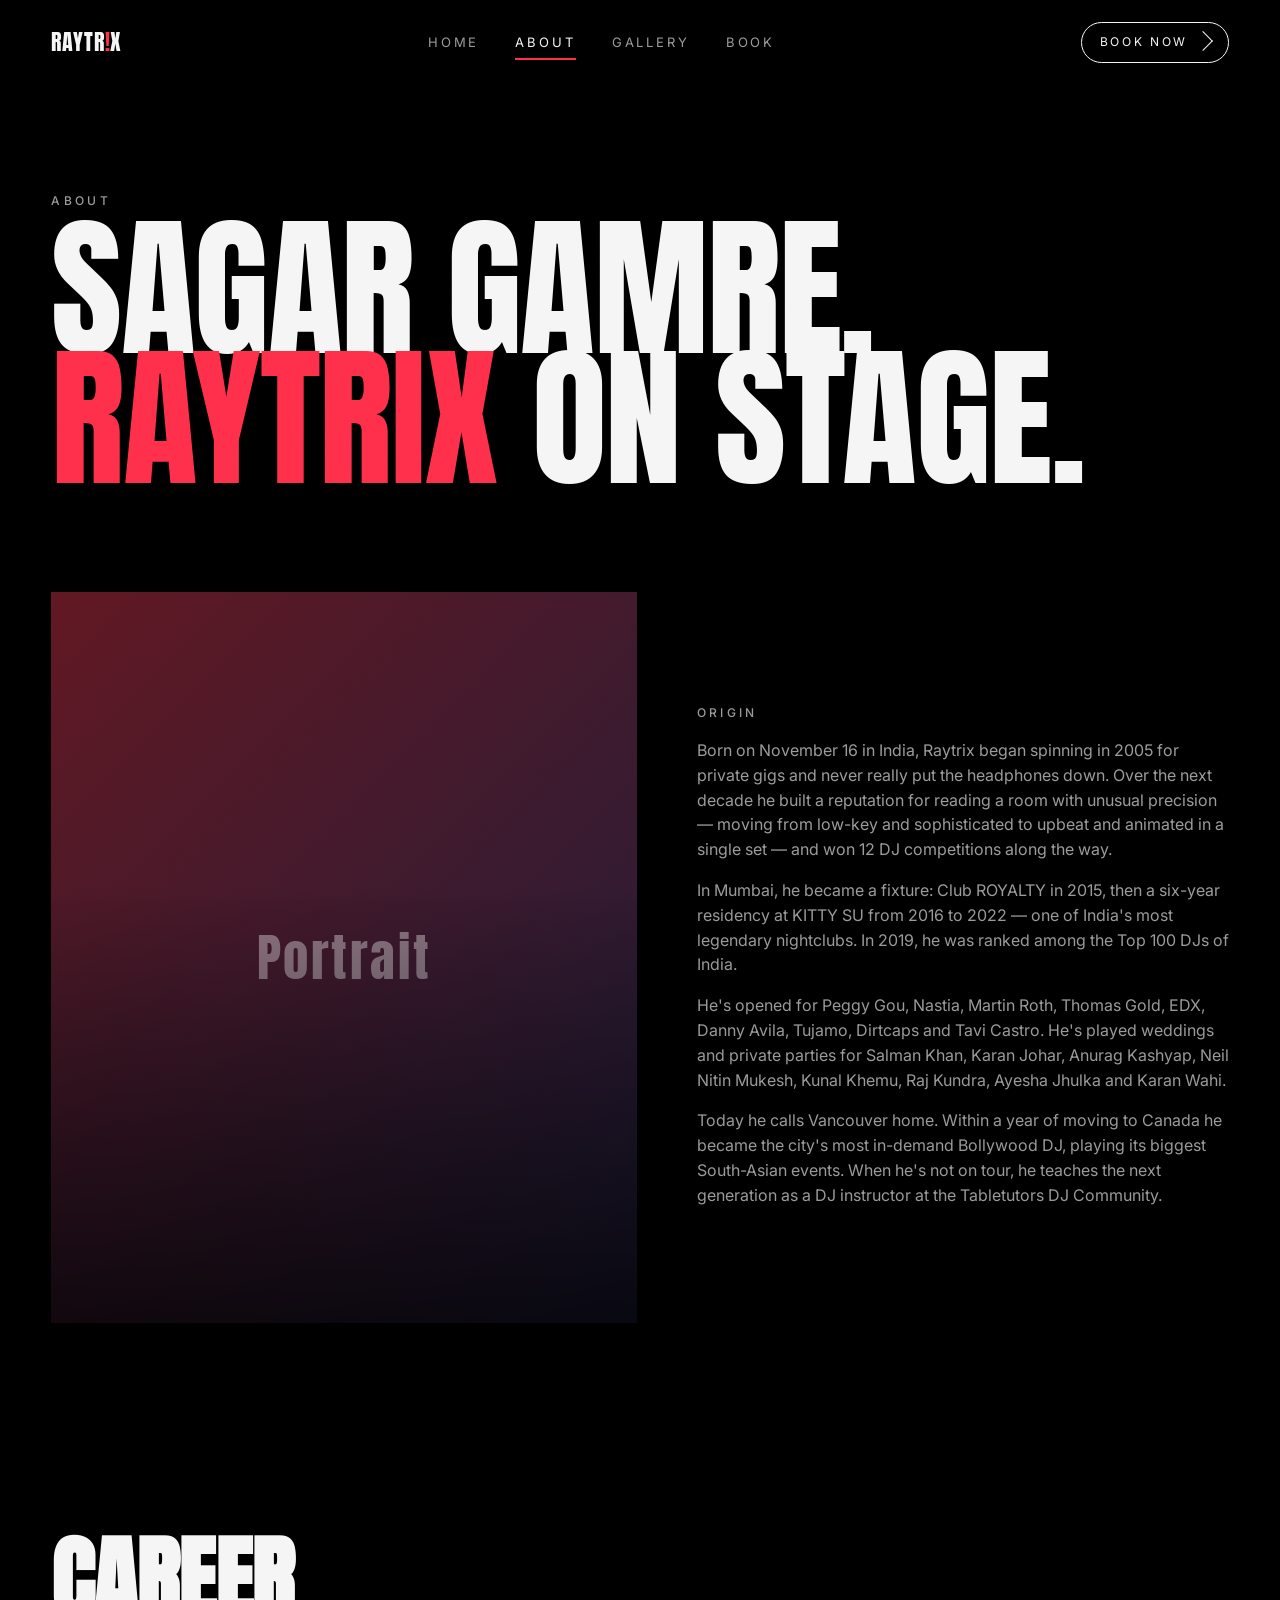
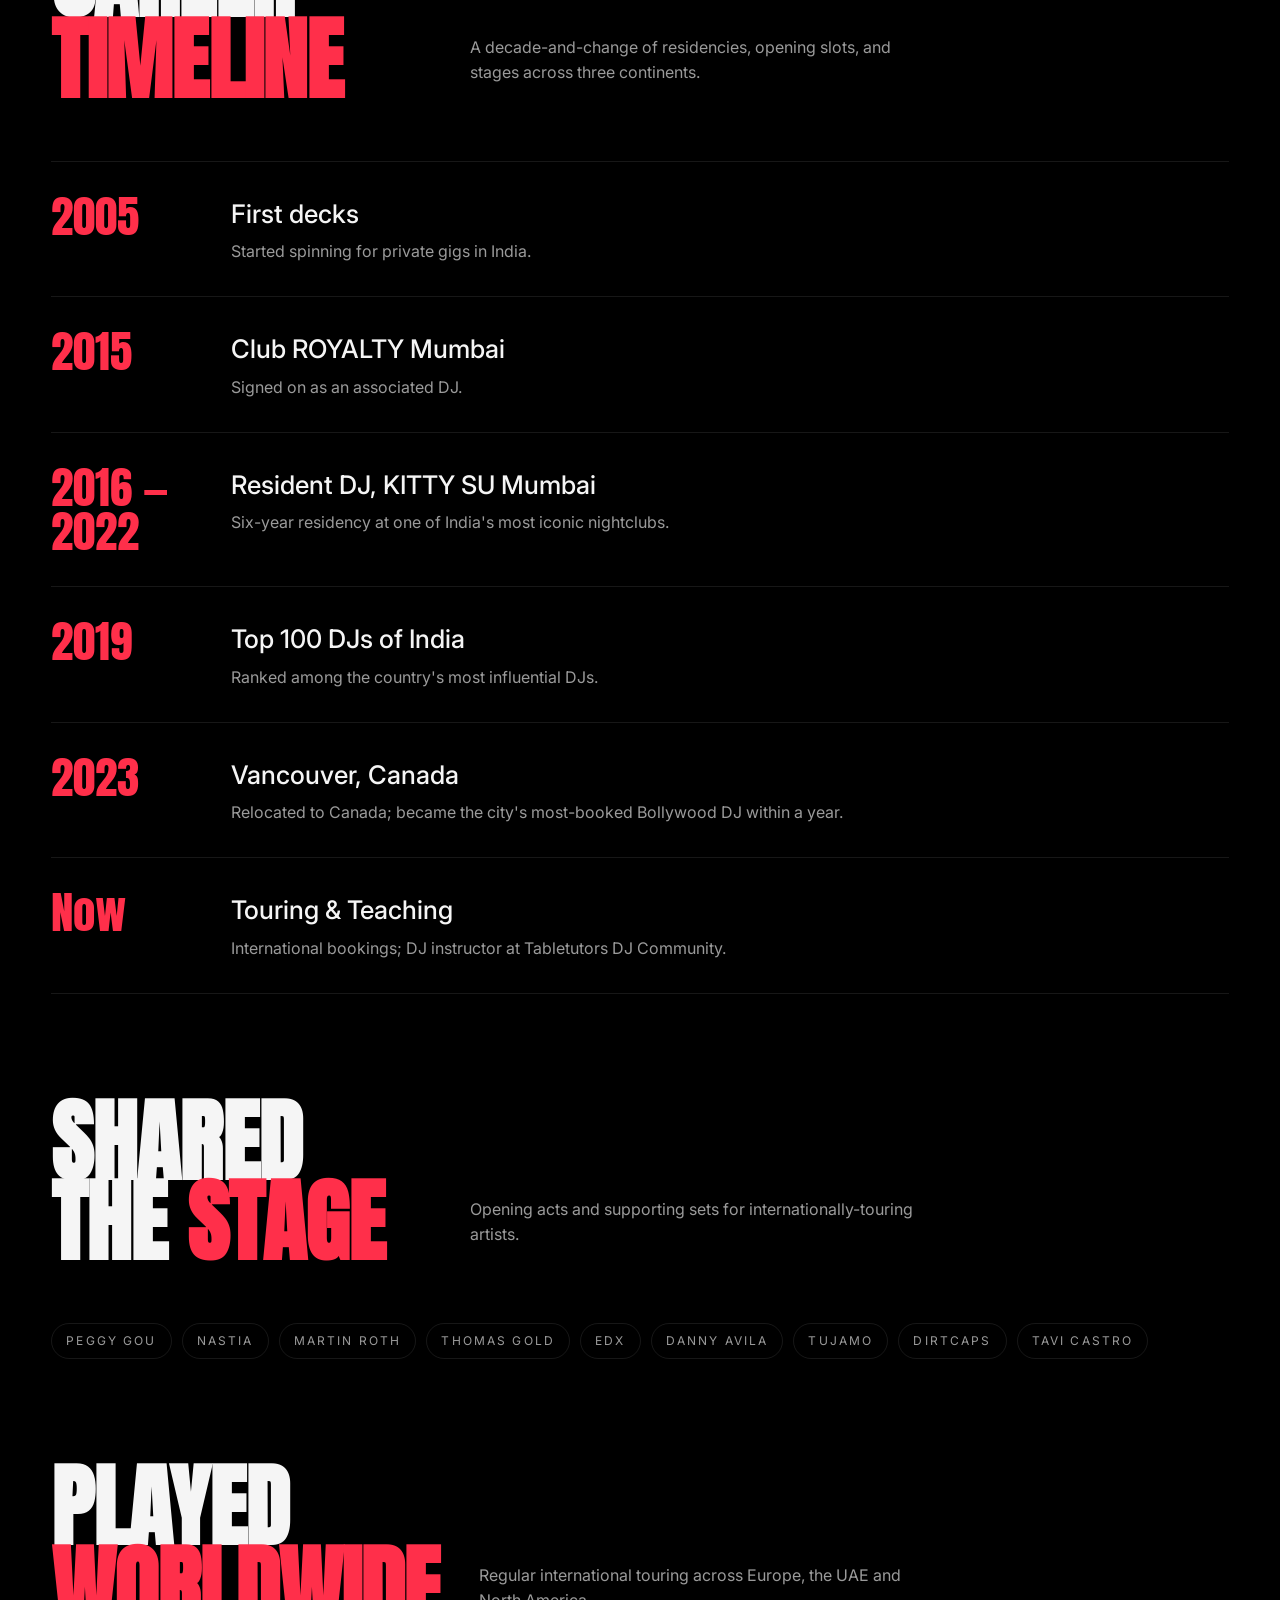
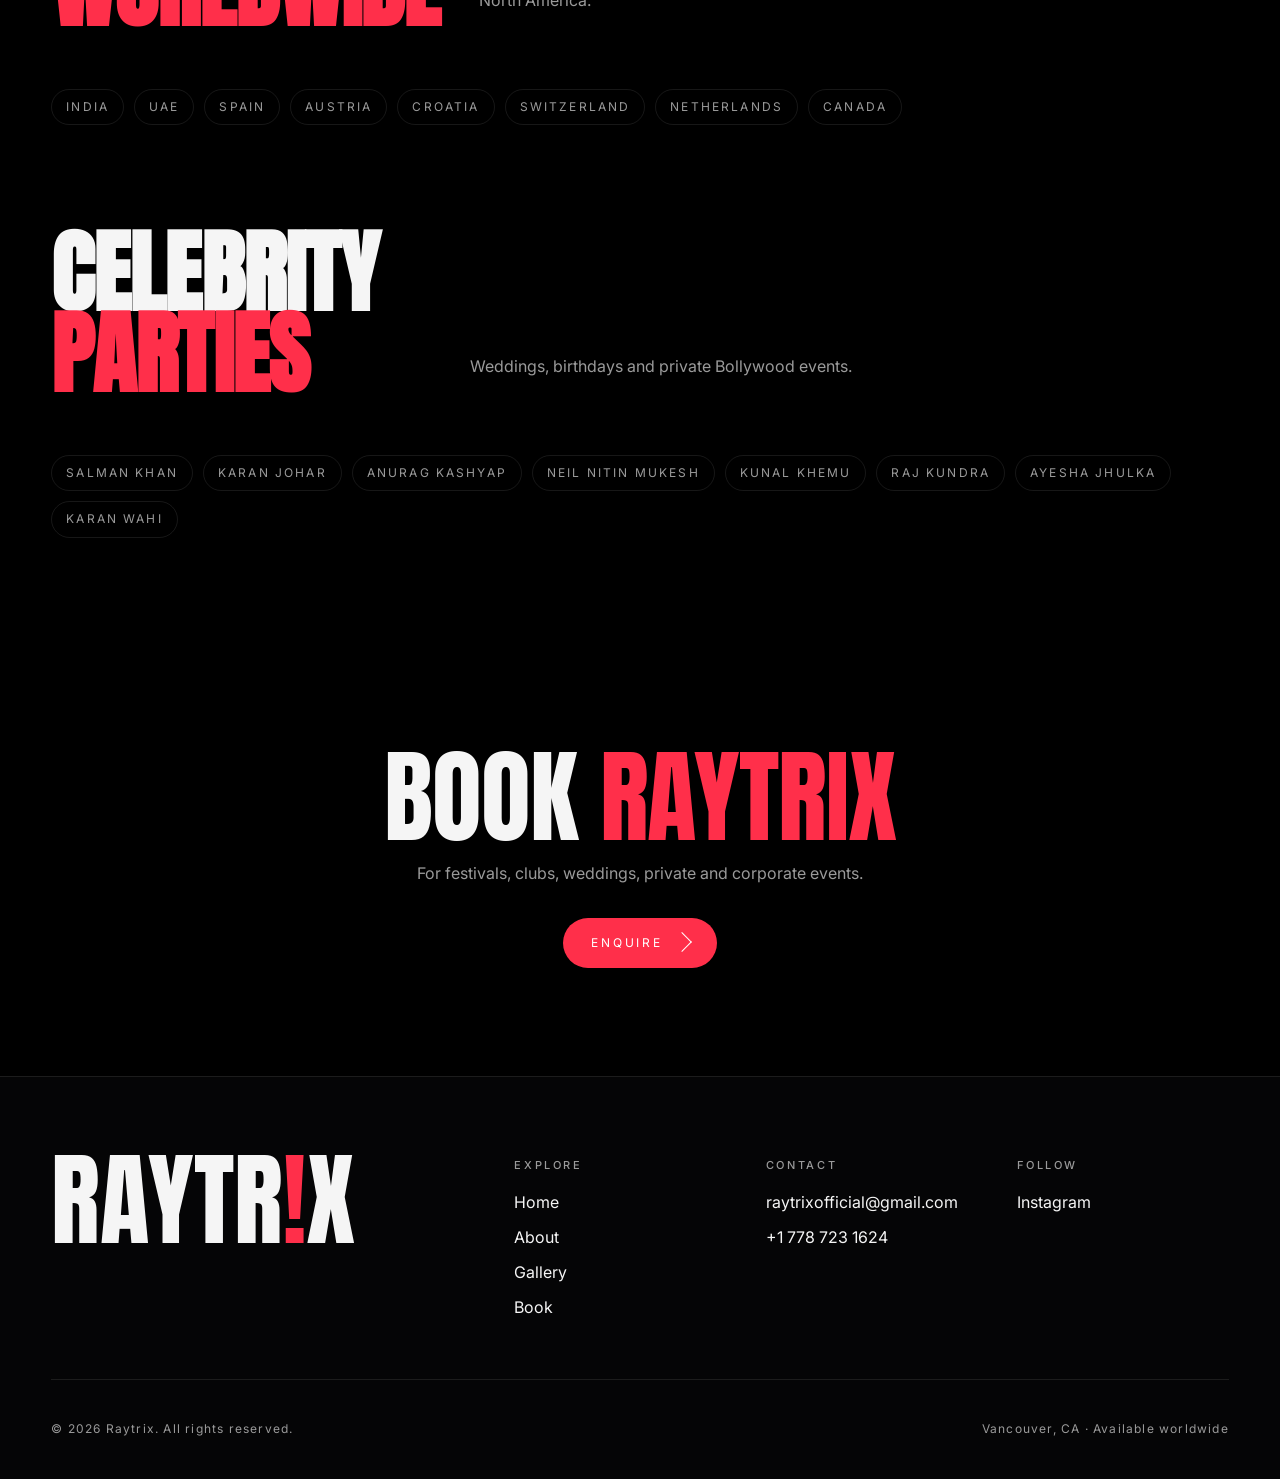
==== about.html @ f807b81c "Initial Raytrix website: home, about, gallery, contact Dark, cinematic static site (no build). Anton" ====
<!doctype html>
<html lang="en">
<head>
  <meta charset="utf-8" />
  <meta name="viewport" content="width=device-width, initial-scale=1" />
  <title>About — RAYTR!X</title>
  <meta name="description" content="The story of Raytrix — Sagar Gamre — from Mumbai club residencies to Vancouver's biggest Bollywood stages." />
  <link rel="preconnect" href="https://fonts.googleapis.com" />
  <link rel="preconnect" href="https://fonts.gstatic.com" crossorigin />
  <link href="https://fonts.googleapis.com/css2?family=Anton&family=Inter:wght@400;500;600&display=swap" rel="stylesheet" />
  <link rel="stylesheet" href="assets/css/style.css" />
</head>
<body>

  <header class="nav">
    <a href="index.html" class="nav__logo">RAYTR<span>!</span>X</a>
    <nav class="nav__links">
      <a href="index.html">Home</a>
      <a href="about.html" class="is-active">About</a>
      <a href="gallery.html">Gallery</a>
      <a href="contact.html">Book</a>
    </nav>
    <a href="contact.html" class="nav__cta">Book Now <span class="arrow"></span></a>
    <button class="nav__burger" aria-label="Menu"><span></span></button>
  </header>

  <!-- INTRO -->
  <section class="section" style="padding-top: 180px;">
    <div class="container">
      <p class="eyebrow reveal">About</p>
      <h1 class="display reveal" style="font-size: clamp(64px, 12vw, 200px); margin-top: 12px;">
        Sagar Gamre.<br /><span style="color:var(--accent)">Raytrix</span> on stage.
      </h1>
    </div>
  </section>

  <!-- STORY -->
  <section class="section" style="padding-top: 0;">
    <div class="container">
      <div class="split">
        <div class="split__media reveal">
          <!-- TODO: replace with Raytrix portrait -->
          <div class="tile-placeholder" style="--ratio: 4/5; aspect-ratio: 4/5;">Portrait</div>
        </div>
        <div class="reveal-lines">
          <p class="eyebrow">Origin</p>
          <p>Born on November 16 in India, Raytrix began spinning in 2005 for private gigs and never really put the headphones down. Over the next decade he built a reputation for reading a room with unusual precision — moving from low-key and sophisticated to upbeat and animated in a single set — and won 12 DJ competitions along the way.</p>
          <p>In Mumbai, he became a fixture: Club ROYALTY in 2015, then a six-year residency at KITTY SU from 2016 to 2022 — one of India's most legendary nightclubs. In 2019, he was ranked among the Top 100 DJs of India.</p>
          <p>He's opened for Peggy Gou, Nastia, Martin Roth, Thomas Gold, EDX, Danny Avila, Tujamo, Dirtcaps and Tavi Castro. He's played weddings and private parties for Salman Khan, Karan Johar, Anurag Kashyap, Neil Nitin Mukesh, Kunal Khemu, Raj Kundra, Ayesha Jhulka and Karan Wahi.</p>
          <p>Today he calls Vancouver home. Within a year of moving to Canada he became the city's most in-demand Bollywood DJ, playing its biggest South-Asian events. When he's not on tour, he teaches the next generation as a DJ instructor at the Tabletutors DJ Community.</p>
        </div>
      </div>
    </div>
  </section>

  <!-- CAREER TIMELINE -->
  <section class="section">
    <div class="container">
      <div class="section__head reveal-lines">
        <h2>Career <span class="accent">timeline</span></h2>
        <p>A decade-and-change of residencies, opening slots, and stages across three continents.</p>
      </div>

      <ol class="timeline reveal-lines">
        <li>
          <span class="yr">2005</span>
          <div>
            <h4>First decks</h4>
            <p>Started spinning for private gigs in India.</p>
          </div>
        </li>
        <li>
          <span class="yr">2015</span>
          <div>
            <h4>Club ROYALTY Mumbai</h4>
            <p>Signed on as an associated DJ.</p>
          </div>
        </li>
        <li>
          <span class="yr">2016 — 2022</span>
          <div>
            <h4>Resident DJ, KITTY SU Mumbai</h4>
            <p>Six-year residency at one of India's most iconic nightclubs.</p>
          </div>
        </li>
        <li>
          <span class="yr">2019</span>
          <div>
            <h4>Top 100 DJs of India</h4>
            <p>Ranked among the country's most influential DJs.</p>
          </div>
        </li>
        <li>
          <span class="yr">2023</span>
          <div>
            <h4>Vancouver, Canada</h4>
            <p>Relocated to Canada; became the city's most-booked Bollywood DJ within a year.</p>
          </div>
        </li>
        <li>
          <span class="yr">Now</span>
          <div>
            <h4>Touring & Teaching</h4>
            <p>International bookings; DJ instructor at Tabletutors DJ Community.</p>
          </div>
        </li>
      </ol>
    </div>
  </section>

  <!-- OPENING ACTS -->
  <section class="section" style="padding-top:0;">
    <div class="container">
      <div class="section__head reveal-lines">
        <h2>Shared the <span class="accent">stage</span></h2>
        <p>Opening acts and supporting sets for internationally-touring artists.</p>
      </div>
      <div class="tags reveal">
        <span>Peggy Gou</span>
        <span>Nastia</span>
        <span>Martin Roth</span>
        <span>Thomas Gold</span>
        <span>EDX</span>
        <span>Danny Avila</span>
        <span>Tujamo</span>
        <span>Dirtcaps</span>
        <span>Tavi Castro</span>
      </div>
    </div>
  </section>

  <!-- INTERNATIONAL -->
  <section class="section" style="padding-top:0;">
    <div class="container">
      <div class="section__head reveal-lines">
        <h2>Played <span class="accent">worldwide</span></h2>
        <p>Regular international touring across Europe, the UAE and North America.</p>
      </div>
      <div class="tags reveal">
        <span>India</span>
        <span>UAE</span>
        <span>Spain</span>
        <span>Austria</span>
        <span>Croatia</span>
        <span>Switzerland</span>
        <span>Netherlands</span>
        <span>Canada</span>
      </div>
    </div>
  </section>

  <!-- CELEBRITY PARTIES -->
  <section class="section" style="padding-top:0;">
    <div class="container">
      <div class="section__head reveal-lines">
        <h2>Celebrity <span class="accent">parties</span></h2>
        <p>Weddings, birthdays and private Bollywood events.</p>
      </div>
      <div class="tags reveal">
        <span>Salman Khan</span>
        <span>Karan Johar</span>
        <span>Anurag Kashyap</span>
        <span>Neil Nitin Mukesh</span>
        <span>Kunal Khemu</span>
        <span>Raj Kundra</span>
        <span>Ayesha Jhulka</span>
        <span>Karan Wahi</span>
      </div>
    </div>
  </section>

  <!-- CTA -->
  <section class="section" style="text-align:center;">
    <div class="container reveal-lines">
      <h2 class="display" style="font-size: clamp(48px, 8vw, 128px);">Book <span style="color:var(--accent)">Raytrix</span></h2>
      <p style="max-width: 52ch; margin: 20px auto 32px; color: var(--muted);">For festivals, clubs, weddings, private and corporate events.</p>
      <a href="contact.html" class="btn">Enquire <span class="arrow"></span></a>
    </div>
  </section>

  <footer class="footer">
    <div class="footer__grid">
      <div class="footer__brand">RAYTR<span class="accent">!</span>X</div>
      <div>
        <h5>Explore</h5>
        <ul>
          <li><a href="index.html">Home</a></li>
          <li><a href="about.html">About</a></li>
          <li><a href="gallery.html">Gallery</a></li>
          <li><a href="contact.html">Book</a></li>
        </ul>
      </div>
      <div>
        <h5>Contact</h5>
        <ul>
          <li><a href="mailto:raytrixofficial@gmail.com">raytrixofficial@gmail.com</a></li>
          <li><a href="tel:+17787231624">+1 778 723 1624</a></li>
        </ul>
      </div>
      <div>
        <h5>Follow</h5>
        <ul>
          <li><a href="https://www.instagram.com/raytrixofficial/" target="_blank" rel="noopener">Instagram</a></li>
        </ul>
      </div>
    </div>
    <div class="footer__bottom">
      <span>© <span id="yr">2026</span> Raytrix. All rights reserved.</span>
      <span>Vancouver, CA · Available worldwide</span>
    </div>
  </footer>

  <script src="assets/js/main.js" defer></script>
  <script>document.getElementById("yr").textContent = new Date().getFullYear();</script>
</body>
</html>
---- assets/css/style.css ----
/* =========================================================
   RAYTR!X — global styles
   Dark, cinematic, condensed display. Vanilla CSS only.
   ========================================================= */

:root {
  --bg: #000;
  --bg-elev: #0b0b0d;
  --fg: #f5f5f5;
  --muted: #9a9a9a;
  --line: rgba(255, 255, 255, 0.09);
  --accent: #ff2f4a;
  --accent-soft: rgba(255, 47, 74, 0.18);

  --font-display: "Anton", "Bebas Neue", "Impact", sans-serif;
  --font-sans: "Inter", system-ui, -apple-system, "Segoe UI", Roboto, sans-serif;

  --max: 1400px;
  --pad: clamp(20px, 4vw, 56px);

  --ease: cubic-bezier(0.16, 1, 0.3, 1);
}

* { box-sizing: border-box; }
html, body { margin: 0; padding: 0; }

html {
  scroll-behavior: smooth;
  -webkit-text-size-adjust: 100%;
}

body {
  background: var(--bg);
  color: var(--fg);
  font-family: var(--font-sans);
  font-size: 16px;
  line-height: 1.55;
  overflow-x: hidden;
  -webkit-font-smoothing: antialiased;
  text-rendering: optimizeLegibility;
}

/* Grain overlay */
body::before {
  content: "";
  position: fixed;
  inset: 0;
  z-index: 100;
  pointer-events: none;
  opacity: 0.06;
  mix-blend-mode: overlay;
  background-image: url("data:image/svg+xml;utf8,<svg xmlns='http://www.w3.org/2000/svg' width='180' height='180'><filter id='n'><feTurbulence type='fractalNoise' baseFrequency='0.9' numOctaves='2' stitchTiles='stitch'/></filter><rect width='100%25' height='100%25' filter='url(%23n)' opacity='0.85'/></svg>");
}

img { max-width: 100%; display: block; }
a { color: inherit; text-decoration: none; }
button { font: inherit; cursor: pointer; }

::selection { background: var(--accent); color: #fff; }

/* -------- Layout helpers -------- */
.container {
  max-width: var(--max);
  margin: 0 auto;
  padding: 0 var(--pad);
}

.eyebrow {
  font-family: var(--font-sans);
  font-size: 12px;
  letter-spacing: 0.28em;
  text-transform: uppercase;
  color: var(--muted);
  font-weight: 500;
}

/* -------- Typography -------- */
.display {
  font-family: var(--font-display);
  font-weight: 400;
  line-height: 0.85;
  letter-spacing: -0.01em;
  text-transform: uppercase;
}

h1, h2, h3 { margin: 0; }

/* -------- Nav -------- */
.nav {
  position: fixed;
  top: 0; left: 0; right: 0;
  z-index: 50;
  display: flex;
  align-items: center;
  justify-content: space-between;
  padding: 22px var(--pad);
  transition: background 0.4s var(--ease), backdrop-filter 0.4s var(--ease), border-color 0.4s var(--ease);
  border-bottom: 1px solid transparent;
}
.nav.scrolled {
  background: rgba(0, 0, 0, 0.55);
  backdrop-filter: blur(14px);
  -webkit-backdrop-filter: blur(14px);
  border-bottom-color: var(--line);
}
.nav__logo {
  font-family: var(--font-display);
  font-size: 22px;
  letter-spacing: 0.04em;
}
.nav__logo span { color: var(--accent); }

.nav__links {
  display: flex;
  gap: clamp(16px, 3vw, 36px);
  align-items: center;
}
.nav__links a {
  font-size: 13px;
  letter-spacing: 0.22em;
  text-transform: uppercase;
  color: var(--muted);
  transition: color 0.25s var(--ease);
  position: relative;
}
.nav__links a:hover,
.nav__links a.is-active { color: var(--fg); }
.nav__links a.is-active::after {
  content: "";
  position: absolute;
  left: 0; right: 0;
  bottom: -8px;
  height: 2px;
  background: var(--accent);
}

.nav__cta {
  display: inline-flex;
  align-items: center;
  gap: 8px;
  padding: 10px 18px;
  border: 1px solid var(--fg);
  border-radius: 999px;
  font-size: 12px;
  letter-spacing: 0.22em;
  text-transform: uppercase;
  color: var(--fg);
  transition: background 0.25s var(--ease), color 0.25s var(--ease);
}
.nav__cta:hover { background: var(--fg); color: #000; }

.nav__burger {
  display: none;
  width: 40px; height: 40px;
  background: transparent;
  border: 1px solid var(--line);
  border-radius: 999px;
  color: var(--fg);
  align-items: center;
  justify-content: center;
}
.nav__burger span,
.nav__burger span::before,
.nav__burger span::after {
  content: "";
  display: block;
  width: 16px;
  height: 1.5px;
  background: currentColor;
  transition: transform 0.3s var(--ease), opacity 0.2s var(--ease);
}
.nav__burger span { position: relative; }
.nav__burger span::before { position: absolute; top: -5px; left: 0; }
.nav__burger span::after  { position: absolute; top:  5px; left: 0; }
body.menu-open .nav__burger span { background: transparent; }
body.menu-open .nav__burger span::before { transform: translateY(5px) rotate(45deg); }
body.menu-open .nav__burger span::after  { transform: translateY(-5px) rotate(-45deg); }

@media (max-width: 820px) {
  .nav__cta { display: none; }
  .nav__burger { display: inline-flex; }
  .nav__links {
    position: fixed;
    inset: 0;
    background: #000;
    flex-direction: column;
    justify-content: center;
    align-items: center;
    gap: 28px;
    transform: translateY(-100%);
    transition: transform 0.5s var(--ease);
    z-index: 40;
  }
  .nav__links a { font-size: 22px; letter-spacing: 0.18em; color: var(--fg); }
  body.menu-open .nav__links { transform: translateY(0); }
}

/* -------- Hero -------- */
.hero {
  position: relative;
  min-height: 100svh;
  display: flex;
  align-items: flex-end;
  padding: 140px var(--pad) 60px;
  overflow: hidden;
  isolation: isolate;
}
.hero__bg {
  position: absolute;
  inset: 0;
  z-index: -2;
  background:
    radial-gradient(1200px 700px at 70% 20%, rgba(255,47,74,0.18), transparent 60%),
    radial-gradient(900px 600px at 20% 90%, rgba(60,60,120,0.22), transparent 60%),
    #050505;
}
.hero__bg::after {
  /* placeholder for real hero image — swap the url() below */
  content: "";
  position: absolute;
  inset: 0;
  background: url("../img/hero.jpg") center/cover no-repeat;
  opacity: 0.35;
  mix-blend-mode: screen;
  filter: grayscale(0.4) contrast(1.05);
}
.hero__scrim {
  position: absolute;
  inset: 0;
  z-index: -1;
  background: linear-gradient(180deg, rgba(0,0,0,0.55) 0%, rgba(0,0,0,0) 30%, rgba(0,0,0,0.85) 100%);
}

.hero__wordmark {
  font-family: var(--font-display);
  font-size: clamp(90px, 22vw, 340px);
  line-height: 0.82;
  letter-spacing: -0.02em;
  text-transform: uppercase;
  color: #fff;
  position: relative;
}
.hero__wordmark .accent { color: var(--accent); }
.hero__wordmark .stroke {
  -webkit-text-stroke: 1.5px rgba(255,255,255,0.6);
  color: transparent;
}

.hero__meta {
  display: grid;
  grid-template-columns: 1fr 1fr;
  gap: 32px;
  align-items: end;
  margin-top: 36px;
  padding-top: 28px;
  border-top: 1px solid var(--line);
}
.hero__meta p { margin: 0; max-width: 44ch; color: var(--muted); }
.hero__meta .tagline {
  font-size: clamp(16px, 1.6vw, 20px);
  color: var(--fg);
  line-height: 1.4;
}
.hero__meta .rhs {
  justify-self: end;
  text-align: right;
  display: flex;
  flex-direction: column;
  gap: 10px;
}
@media (max-width: 720px) {
  .hero__meta { grid-template-columns: 1fr; }
  .hero__meta .rhs { justify-self: start; text-align: left; }
}

.hero__scroll {
  position: absolute;
  bottom: 26px;
  left: 50%;
  transform: translateX(-50%);
  font-size: 11px;
  letter-spacing: 0.3em;
  text-transform: uppercase;
  color: var(--muted);
  display: inline-flex;
  align-items: center;
  gap: 10px;
}
.hero__scroll::after {
  content: "";
  width: 1px; height: 42px;
  background: linear-gradient(180deg, var(--muted), transparent);
  animation: drop 2s var(--ease) infinite;
}
@keyframes drop {
  0%   { transform: scaleY(0); transform-origin: top; }
  50%  { transform: scaleY(1); transform-origin: top; }
  50.1%{ transform-origin: bottom; }
  100% { transform: scaleY(0); transform-origin: bottom; }
}

/* -------- Marquee -------- */
.marquee {
  border-block: 1px solid var(--line);
  padding: 22px 0;
  overflow: hidden;
  background: #050506;
}
.marquee__track {
  display: flex;
  gap: 60px;
  width: max-content;
  animation: scroll-x 40s linear infinite;
  font-family: var(--font-display);
  font-size: clamp(28px, 5vw, 64px);
  letter-spacing: 0.02em;
  text-transform: uppercase;
  white-space: nowrap;
}
.marquee__track span { display: inline-flex; align-items: center; gap: 60px; }
.marquee__track span::after {
  content: "\2726";
  color: var(--accent);
  font-size: 0.6em;
}
.marquee--reverse .marquee__track { animation-direction: reverse; }
@keyframes scroll-x {
  from { transform: translateX(0); }
  to   { transform: translateX(-50%); }
}

/* -------- Sections -------- */
.section {
  padding: clamp(80px, 12vh, 160px) 0;
  position: relative;
}
.section__head {
  display: grid;
  grid-template-columns: 1fr 2fr;
  gap: 40px;
  align-items: end;
  margin-bottom: 60px;
}
.section__head h2 {
  font-family: var(--font-display);
  font-size: clamp(48px, 7vw, 110px);
  line-height: 0.9;
  text-transform: uppercase;
  letter-spacing: -0.01em;
}
.section__head h2 .accent { color: var(--accent); }
.section__head p { color: var(--muted); max-width: 46ch; }
@media (max-width: 720px) {
  .section__head { grid-template-columns: 1fr; }
}

/* -------- Feature grid (home) -------- */
.features {
  display: grid;
  grid-template-columns: repeat(3, 1fr);
  gap: 1px;
  background: var(--line);
  border-block: 1px solid var(--line);
}
.features > div {
  background: var(--bg);
  padding: 44px 32px;
}
.features h3 {
  font-family: var(--font-display);
  font-size: clamp(56px, 6vw, 96px);
  color: var(--accent);
  line-height: 1;
}
.features p { color: var(--muted); margin-top: 12px; }
@media (max-width: 820px) { .features { grid-template-columns: 1fr; } }

/* -------- Split feature (about home) -------- */
.split {
  display: grid;
  grid-template-columns: 1.1fr 1fr;
  gap: 60px;
  align-items: center;
}
.split__media {
  position: relative;
  aspect-ratio: 4 / 5;
  background: #111;
  overflow: hidden;
}
.split__media img { width: 100%; height: 100%; object-fit: cover; filter: grayscale(0.2) contrast(1.05); }
.split__media::after {
  content: "";
  position: absolute;
  inset: 0;
  background: linear-gradient(180deg, transparent 40%, rgba(0,0,0,0.7));
}
.split h2 { font-family: var(--font-display); font-size: clamp(40px, 5.5vw, 84px); text-transform: uppercase; line-height: 0.95; }
.split p { color: var(--muted); }
@media (max-width: 820px) { .split { grid-template-columns: 1fr; } }

/* -------- Buttons -------- */
.btn {
  display: inline-flex;
  align-items: center;
  gap: 12px;
  padding: 16px 28px;
  border-radius: 999px;
  font-size: 12px;
  letter-spacing: 0.24em;
  text-transform: uppercase;
  background: var(--accent);
  color: #fff;
  transition: transform 0.3s var(--ease), background 0.3s var(--ease);
}
.btn:hover { transform: translateY(-2px); background: #ff506a; }
.btn--ghost {
  background: transparent;
  color: var(--fg);
  border: 1px solid var(--line);
}
.btn--ghost:hover { background: var(--fg); color: #000; border-color: var(--fg); }

.arrow {
  display: inline-block;
  width: 14px; height: 14px;
  border-top: 1.5px solid currentColor;
  border-right: 1.5px solid currentColor;
  transform: rotate(45deg);
  translate: 0 -1px;
}

/* -------- Stats -------- */
.stats {
  display: grid;
  grid-template-columns: repeat(4, 1fr);
  gap: 40px;
  border-top: 1px solid var(--line);
  padding-top: 40px;
  margin-top: 60px;
}
.stats div .num {
  font-family: var(--font-display);
  font-size: clamp(56px, 7vw, 96px);
  line-height: 1;
}
.stats div .lbl {
  display: block;
  margin-top: 8px;
  color: var(--muted);
  font-size: 12px;
  letter-spacing: 0.22em;
  text-transform: uppercase;
}
@media (max-width: 820px) { .stats { grid-template-columns: repeat(2, 1fr); } }

/* -------- Timeline (about) -------- */
.timeline { list-style: none; padding: 0; margin: 0; }
.timeline li {
  display: grid;
  grid-template-columns: 140px 1fr;
  gap: 40px;
  padding: 32px 0;
  border-top: 1px solid var(--line);
  transition: background 0.3s var(--ease);
}
.timeline li:last-child { border-bottom: 1px solid var(--line); }
.timeline li:hover { background: rgba(255,255,255,0.02); }
.timeline .yr {
  font-family: var(--font-display);
  font-size: clamp(32px, 3.5vw, 48px);
  color: var(--accent);
  line-height: 1;
}
.timeline h4 {
  margin: 0 0 6px;
  font-size: clamp(20px, 2vw, 26px);
  font-weight: 500;
}
.timeline p { margin: 0; color: var(--muted); }
@media (max-width: 600px) {
  .timeline li { grid-template-columns: 1fr; gap: 12px; }
}

/* -------- Tag list -------- */
.tags {
  display: flex;
  flex-wrap: wrap;
  gap: 10px;
  margin-top: 20px;
}
.tags span {
  padding: 8px 14px;
  border: 1px solid var(--line);
  border-radius: 999px;
  font-size: 12px;
  letter-spacing: 0.18em;
  text-transform: uppercase;
  color: var(--muted);
  transition: color 0.25s var(--ease), border-color 0.25s var(--ease);
}
.tags span:hover { color: var(--fg); border-color: var(--fg); }

/* -------- Gallery -------- */
.gallery {
  columns: 3 300px;
  column-gap: 16px;
  padding: 0 var(--pad);
}
.gallery figure {
  break-inside: avoid;
  margin: 0 0 16px;
  position: relative;
  overflow: hidden;
  background: #101013;
  transition: transform 0.5s var(--ease);
}
.gallery figure:hover { transform: translateY(-4px); }
.gallery img {
  width: 100%;
  height: auto;
  display: block;
  transition: transform 0.7s var(--ease), filter 0.5s var(--ease);
  filter: grayscale(0.15);
}
.gallery figure:hover img { transform: scale(1.04); filter: grayscale(0); }
.gallery figcaption {
  position: absolute;
  left: 0; right: 0; bottom: 0;
  padding: 16px;
  color: #fff;
  font-size: 12px;
  letter-spacing: 0.2em;
  text-transform: uppercase;
  background: linear-gradient(180deg, transparent, rgba(0,0,0,0.8));
  opacity: 0;
  transform: translateY(10px);
  transition: opacity 0.35s var(--ease), transform 0.35s var(--ease);
}
.gallery figure:hover figcaption { opacity: 1; transform: translateY(0); }

/* placeholder tiles until real photos are dropped in */
.tile-placeholder {
  aspect-ratio: var(--ratio, 3/4);
  background:
    linear-gradient(135deg, rgba(255,47,74,0.35), rgba(60,60,140,0.35)),
    #0a0a0d;
  display: flex;
  align-items: center;
  justify-content: center;
  color: rgba(255,255,255,0.4);
  font-family: var(--font-display);
  font-size: clamp(32px, 4vw, 56px);
  letter-spacing: 0.05em;
}

/* -------- Contact -------- */
.contact-grid {
  display: grid;
  grid-template-columns: 1.2fr 1fr;
  gap: 80px;
}
@media (max-width: 900px) { .contact-grid { grid-template-columns: 1fr; gap: 60px; } }

.form {
  display: grid;
  gap: 20px;
}
.form .row {
  display: grid;
  grid-template-columns: 1fr 1fr;
  gap: 20px;
}
@media (max-width: 600px) { .form .row { grid-template-columns: 1fr; } }
.field {
  display: flex;
  flex-direction: column;
  gap: 8px;
}
.field label {
  font-size: 11px;
  letter-spacing: 0.24em;
  text-transform: uppercase;
  color: var(--muted);
}
.field input,
.field select,
.field textarea {
  background: transparent;
  border: none;
  border-bottom: 1px solid var(--line);
  color: var(--fg);
  padding: 14px 0;
  font: inherit;
  outline: none;
  transition: border-color 0.25s var(--ease);
}
.field input:focus,
.field select:focus,
.field textarea:focus { border-color: var(--accent); }
.field textarea { min-height: 120px; resize: vertical; }
.field select { appearance: none; background-image: linear-gradient(45deg, transparent 50%, var(--muted) 50%), linear-gradient(135deg, var(--muted) 50%, transparent 50%); background-position: calc(100% - 15px) 55%, calc(100% - 10px) 55%; background-size: 5px 5px, 5px 5px; background-repeat: no-repeat; }

.form .msg {
  padding: 14px 18px;
  border-radius: 4px;
  background: var(--accent-soft);
  color: var(--fg);
  font-size: 14px;
  display: none;
}
.form .msg.show { display: block; }

.contact-card {
  border: 1px solid var(--line);
  padding: 40px;
  background: #050506;
}
.contact-card h3 {
  font-family: var(--font-display);
  font-size: clamp(32px, 4vw, 48px);
  text-transform: uppercase;
  line-height: 0.95;
  margin-bottom: 24px;
}
.contact-card .line {
  display: flex;
  align-items: center;
  gap: 14px;
  padding: 14px 0;
  border-top: 1px solid var(--line);
  color: var(--fg);
  transition: color 0.25s var(--ease);
}
.contact-card .line:hover { color: var(--accent); }
.contact-card .line:first-of-type { border-top: none; }
.contact-card .line .lbl {
  color: var(--muted);
  font-size: 11px;
  letter-spacing: 0.24em;
  text-transform: uppercase;
  width: 80px;
  flex-shrink: 0;
}

/* -------- Footer -------- */
.footer {
  padding: 80px var(--pad) 40px;
  border-top: 1px solid var(--line);
  background: #050506;
}
.footer__grid {
  display: grid;
  grid-template-columns: 2fr 1fr 1fr 1fr;
  gap: 40px;
  align-items: start;
}
.footer__brand {
  font-family: var(--font-display);
  font-size: clamp(64px, 8vw, 128px);
  line-height: 0.85;
  text-transform: uppercase;
}
.footer__brand .accent { color: var(--accent); }
.footer h5 {
  font-size: 11px;
  letter-spacing: 0.24em;
  text-transform: uppercase;
  color: var(--muted);
  margin: 0 0 16px;
  font-weight: 500;
}
.footer ul { list-style: none; padding: 0; margin: 0; display: grid; gap: 10px; }
.footer ul a { color: var(--fg); transition: color 0.2s var(--ease); }
.footer ul a:hover { color: var(--accent); }
.footer__bottom {
  display: flex;
  justify-content: space-between;
  align-items: center;
  padding-top: 40px;
  margin-top: 60px;
  border-top: 1px solid var(--line);
  color: var(--muted);
  font-size: 12px;
  letter-spacing: 0.1em;
}
@media (max-width: 820px) {
  .footer__grid { grid-template-columns: 1fr 1fr; }
  .footer__brand { grid-column: 1 / -1; }
  .footer__bottom { flex-direction: column; gap: 16px; text-align: center; }
}

/* -------- Reveal animations -------- */
.reveal {
  opacity: 0;
  transform: translateY(30px);
  transition: opacity 0.9s var(--ease), transform 0.9s var(--ease);
}
.reveal.in { opacity: 1; transform: none; }

.reveal-lines > * {
  opacity: 0;
  transform: translateY(24px);
  transition: opacity 0.9s var(--ease), transform 0.9s var(--ease);
}
.reveal-lines.in > * { opacity: 1; transform: none; }
.reveal-lines.in > *:nth-child(1) { transition-delay: 0.05s; }
.reveal-lines.in > *:nth-child(2) { transition-delay: 0.15s; }
.reveal-lines.in > *:nth-child(3) { transition-delay: 0.25s; }
.reveal-lines.in > *:nth-child(4) { transition-delay: 0.35s; }
.reveal-lines.in > *:nth-child(5) { transition-delay: 0.45s; }
.reveal-lines.in > *:nth-child(6) { transition-delay: 0.55s; }

@media (prefers-reduced-motion: reduce) {
  * { animation: none !important; transition: none !important; }
  .reveal, .reveal-lines > * { opacity: 1; transform: none; }
}
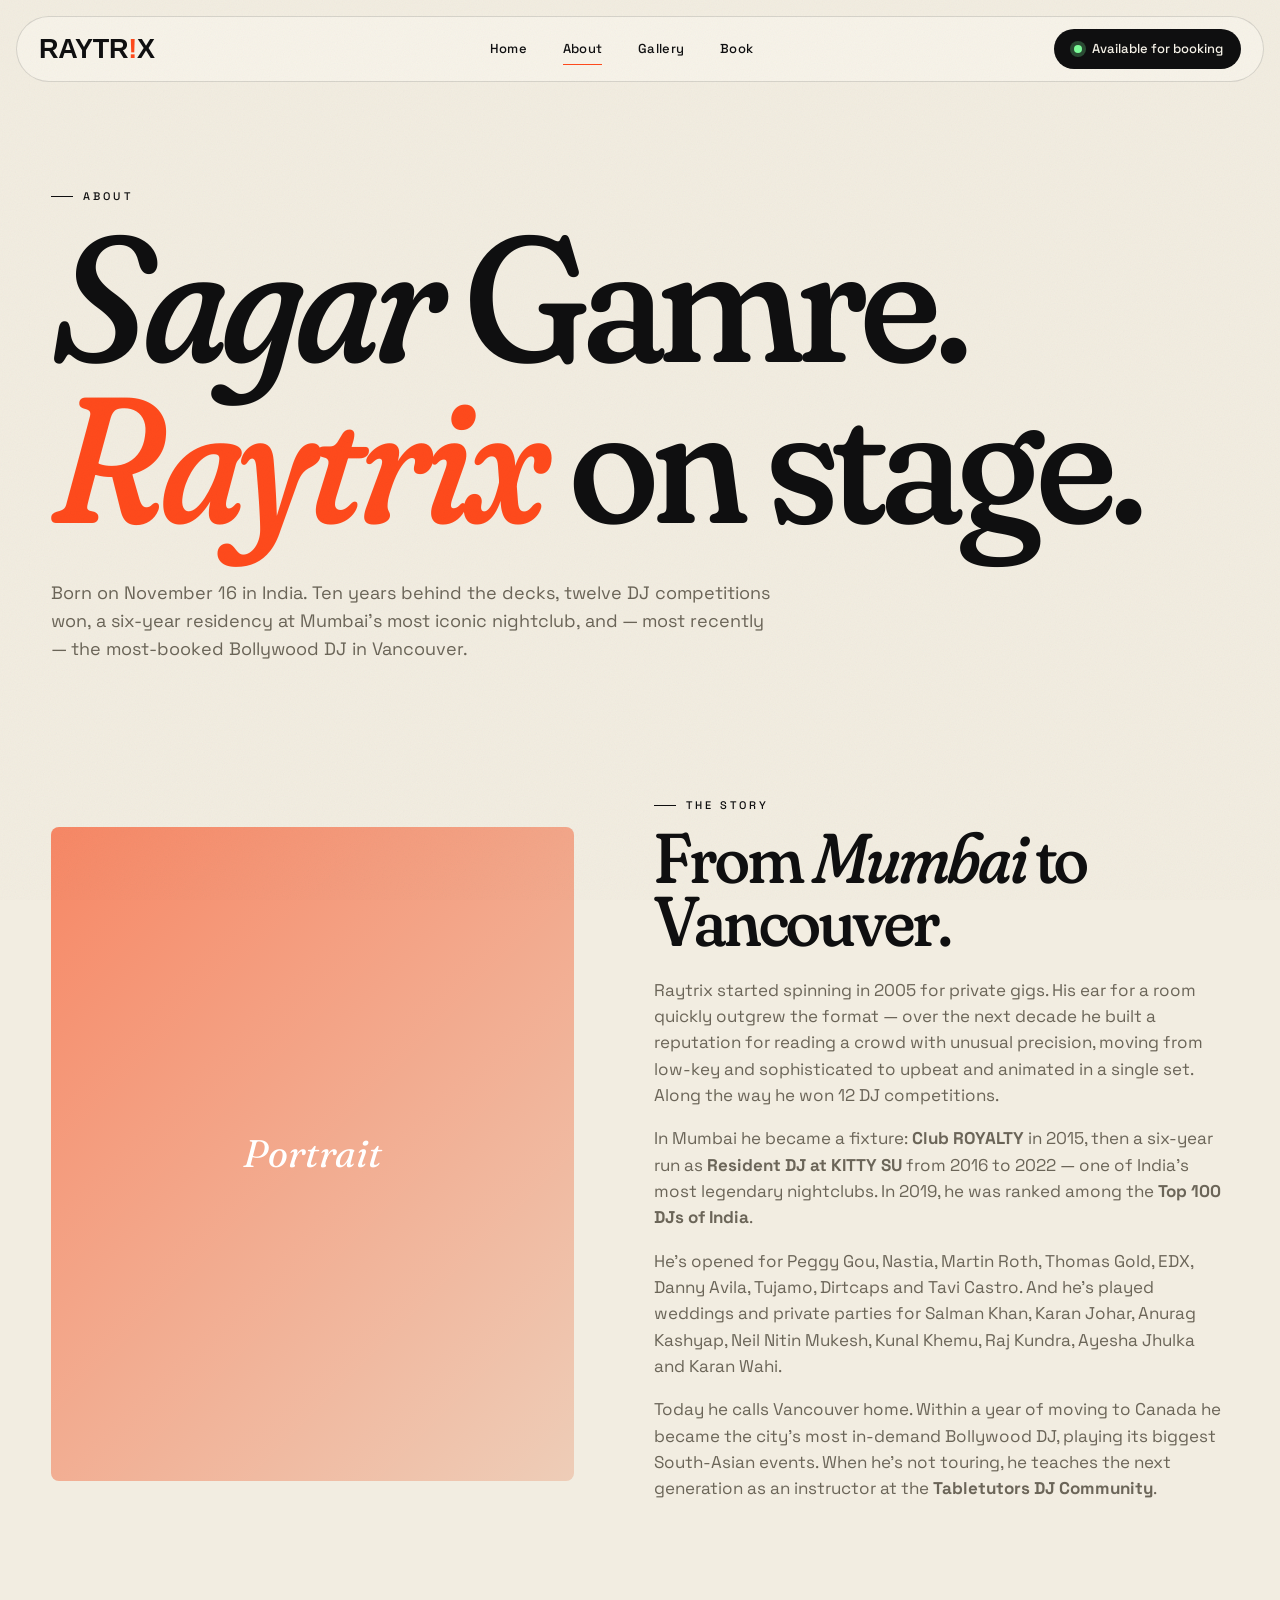
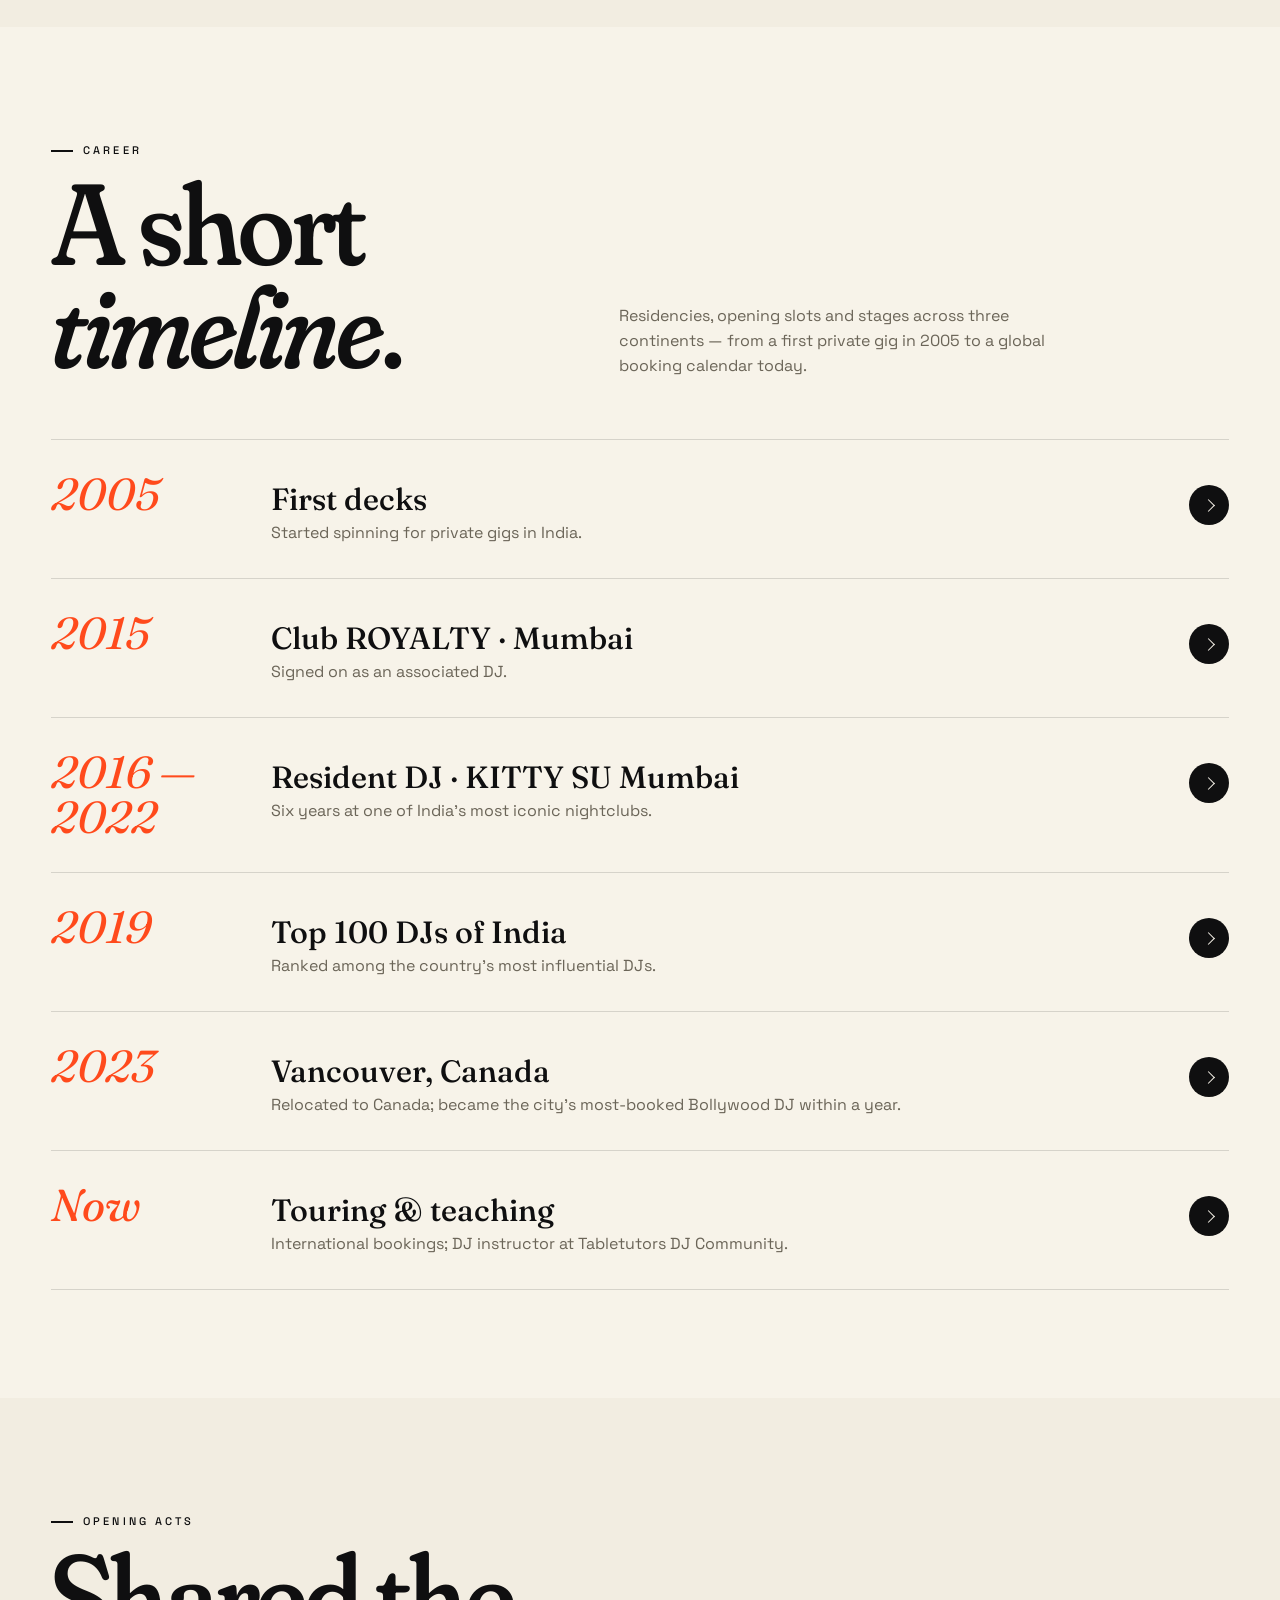
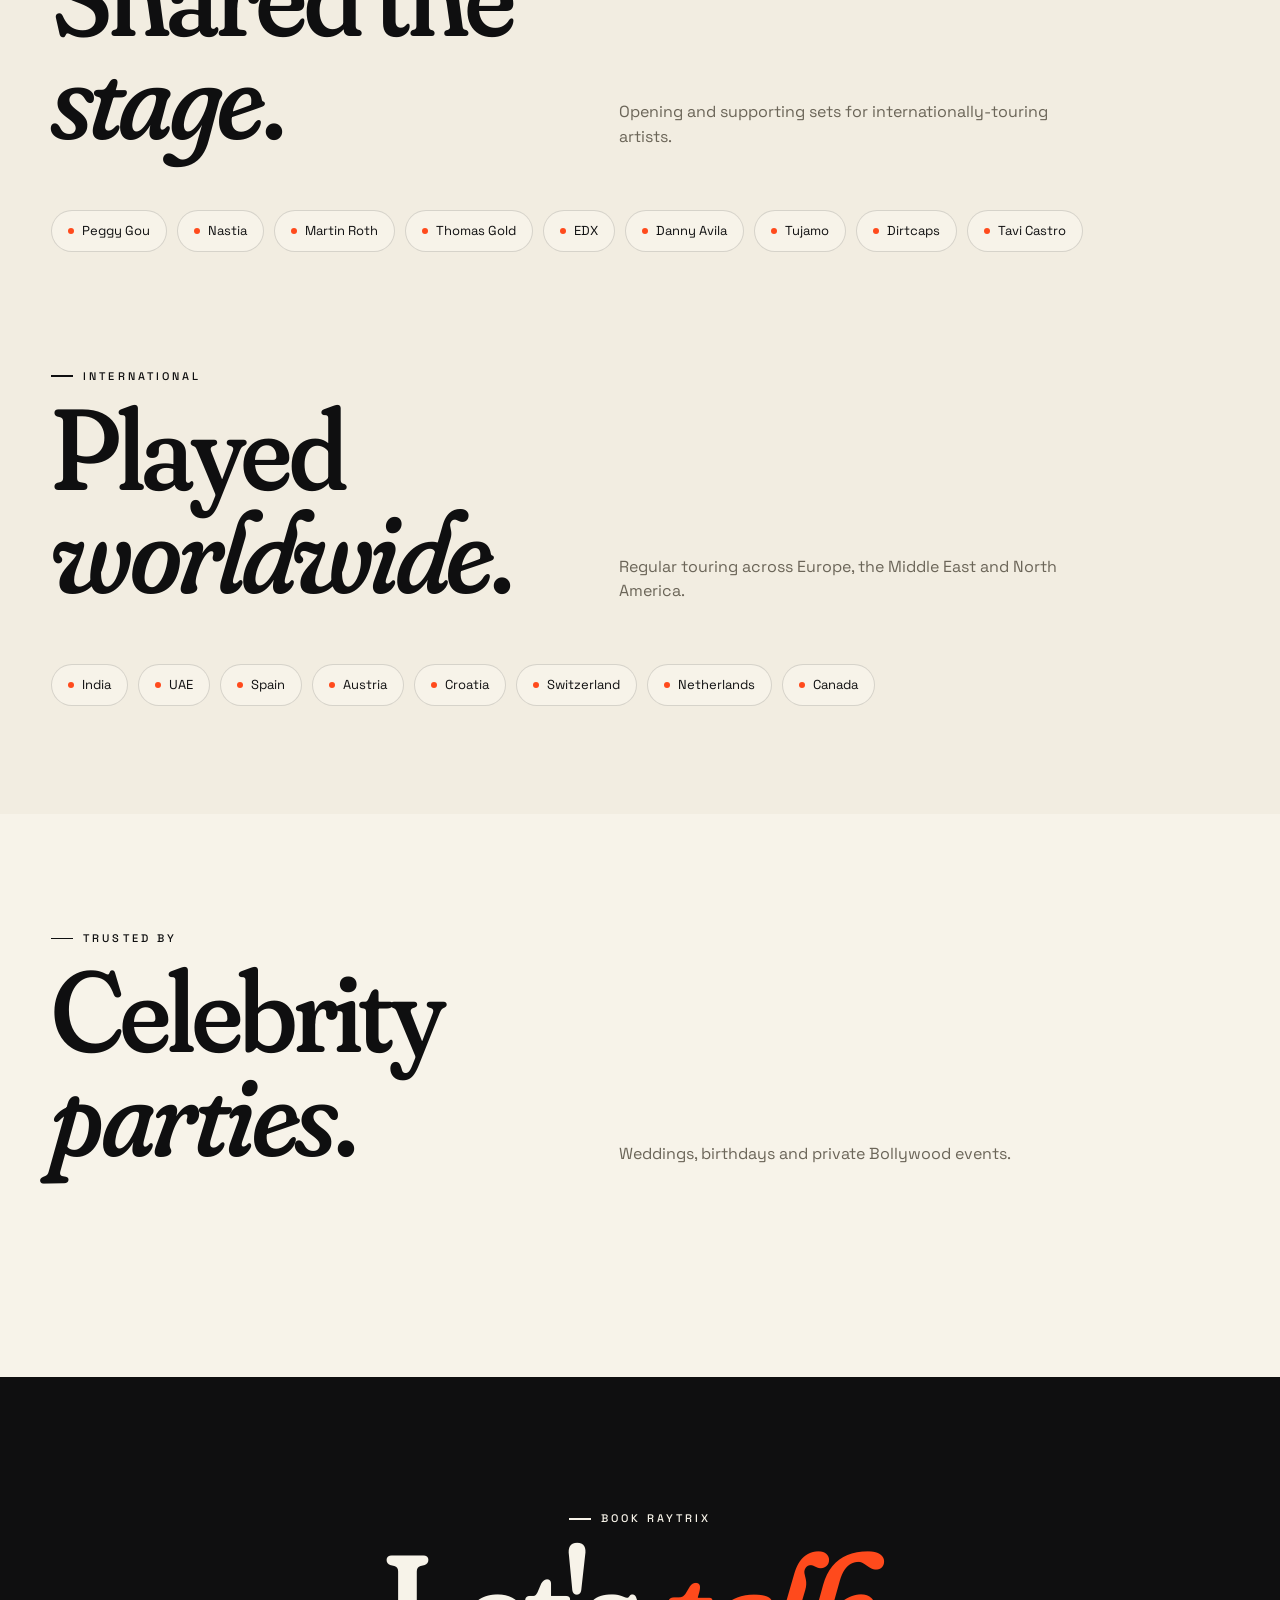
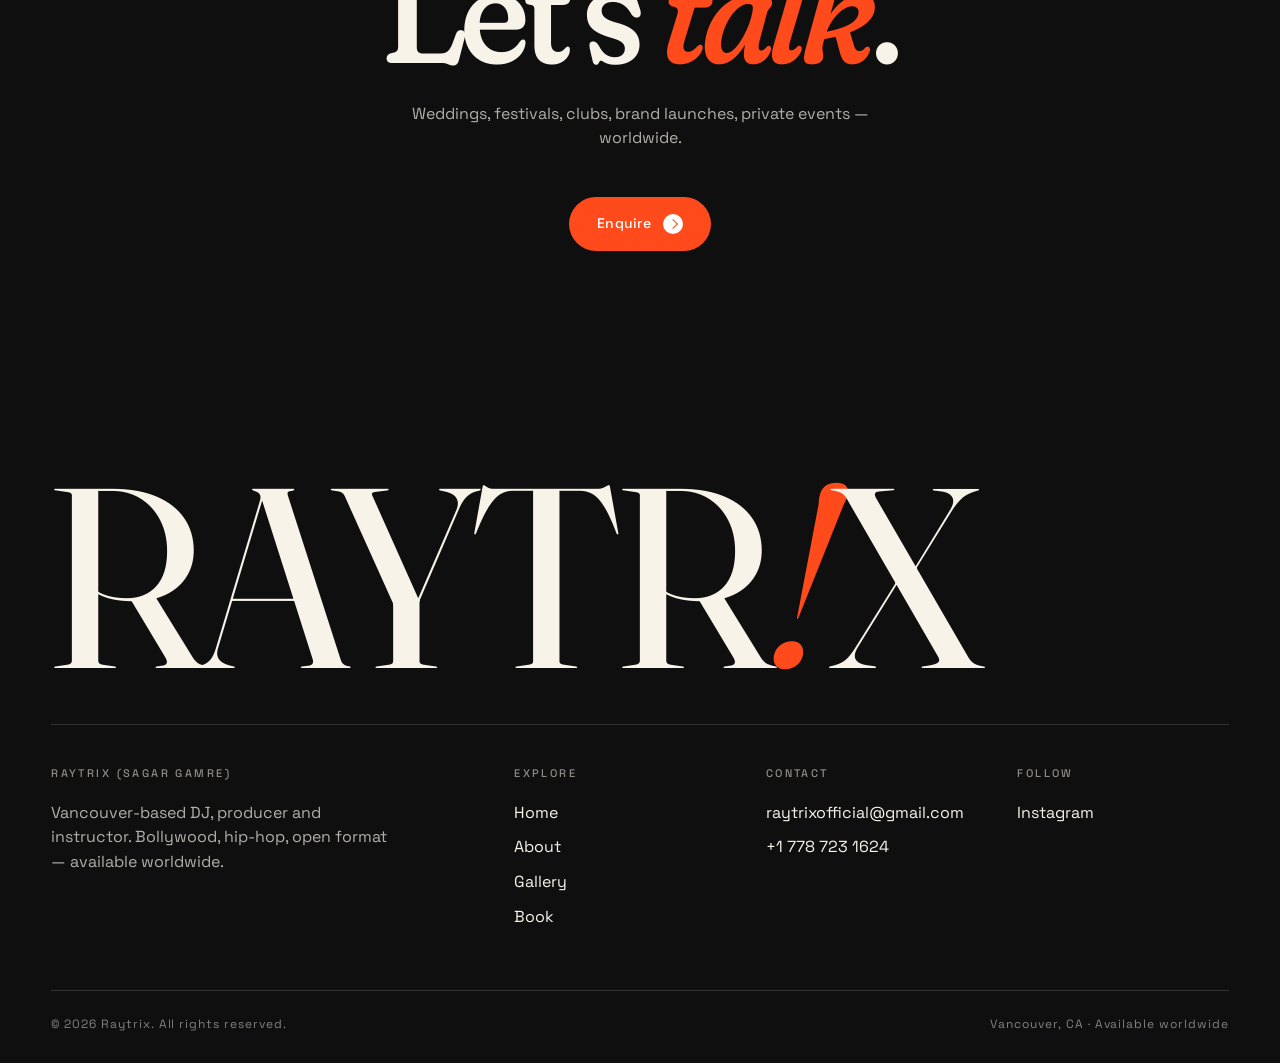
==== commit 01009f4f: "Rework site: warm cream / editorial direction Scrap the dark nightclub theme. Move to a cream base w" ====
--- a/about.html
+++ b/about.html
@@ -5,182 +5,159 @@
   <meta name="viewport" content="width=device-width, initial-scale=1" />
   <title>About — RAYTR!X</title>
   <meta name="description" content="The story of Raytrix — Sagar Gamre — from Mumbai club residencies to Vancouver's biggest Bollywood stages." />
+  <link rel="icon" type="image/svg+xml" href="assets/img/logo.svg" />
   <link rel="preconnect" href="https://fonts.googleapis.com" />
   <link rel="preconnect" href="https://fonts.gstatic.com" crossorigin />
-  <link href="https://fonts.googleapis.com/css2?family=Anton&family=Inter:wght@400;500;600&display=swap" rel="stylesheet" />
+  <link href="https://fonts.googleapis.com/css2?family=Fraunces:ital,opsz,wght,SOFT@0,9..144,400..700,0..100;1,9..144,400..700,0..100&family=Space+Grotesk:wght@400;500;600;700&display=swap" rel="stylesheet" />
   <link rel="stylesheet" href="assets/css/style.css" />
 </head>
 <body>
 
   <header class="nav">
-    <a href="index.html" class="nav__logo">RAYTR<span>!</span>X</a>
-    <nav class="nav__links">
+    <a href="index.html" class="nav__logo" aria-label="Raytrix — Home">
+      <img src="assets/img/logo.svg" alt="RAYTR!X" />
+    </a>
+    <nav class="nav__links" role="navigation" aria-label="Primary">
       <a href="index.html">Home</a>
       <a href="about.html" class="is-active">About</a>
       <a href="gallery.html">Gallery</a>
       <a href="contact.html">Book</a>
     </nav>
-    <a href="contact.html" class="nav__cta">Book Now <span class="arrow"></span></a>
-    <button class="nav__burger" aria-label="Menu"><span></span></button>
+    <a href="contact.html" class="nav__cta"><span class="dot"></span> Available for booking</a>
+    <button class="nav__burger" aria-label="Menu"><span class="bar"></span><span class="bar"></span><span class="bar"></span></button>
   </header>
 
-  <!-- INTRO -->
+  <!-- HERO -->
   <section class="section" style="padding-top: 180px;">
-    <div class="container">
-      <p class="eyebrow reveal">About</p>
-      <h1 class="display reveal" style="font-size: clamp(64px, 12vw, 200px); margin-top: 12px;">
-        Sagar Gamre.<br /><span style="color:var(--accent)">Raytrix</span> on stage.
-      </h1>
+    <div class="container reveal-lines">
+      <span class="eyebrow">About</span>
+      <h1 class="h-xl mt-1"><em>Sagar</em> Gamre.<br /><span class="italic" style="color:var(--vermillion)">Raytrix</span> on stage.</h1>
+      <p class="mt-3 muted" style="max-width: 60ch; font-size: 18px;">Born on November 16 in India. Ten years behind the decks, twelve DJ competitions won, a six-year residency at Mumbai's most iconic nightclub, and — most recently — the most-booked Bollywood DJ in Vancouver.</p>
     </div>
   </section>
 
-  <!-- STORY -->
-  <section class="section" style="padding-top: 0;">
+  <!-- BIO SPLIT -->
+  <section class="section" style="padding-top:0;">
     <div class="container">
       <div class="split">
         <div class="split__media reveal">
-          <!-- TODO: replace with Raytrix portrait -->
-          <div class="tile-placeholder" style="--ratio: 4/5; aspect-ratio: 4/5;">Portrait</div>
+          <!-- TODO: replace with a portrait or on-stage shot -->
+          <div class="tile tile--v" style="--r: 4/5; height:100%; width:100%">Portrait</div>
         </div>
-        <div class="reveal-lines">
-          <p class="eyebrow">Origin</p>
-          <p>Born on November 16 in India, Raytrix began spinning in 2005 for private gigs and never really put the headphones down. Over the next decade he built a reputation for reading a room with unusual precision — moving from low-key and sophisticated to upbeat and animated in a single set — and won 12 DJ competitions along the way.</p>
-          <p>In Mumbai, he became a fixture: Club ROYALTY in 2015, then a six-year residency at KITTY SU from 2016 to 2022 — one of India's most legendary nightclubs. In 2019, he was ranked among the Top 100 DJs of India.</p>
-          <p>He's opened for Peggy Gou, Nastia, Martin Roth, Thomas Gold, EDX, Danny Avila, Tujamo, Dirtcaps and Tavi Castro. He's played weddings and private parties for Salman Khan, Karan Johar, Anurag Kashyap, Neil Nitin Mukesh, Kunal Khemu, Raj Kundra, Ayesha Jhulka and Karan Wahi.</p>
-          <p>Today he calls Vancouver home. Within a year of moving to Canada he became the city's most in-demand Bollywood DJ, playing its biggest South-Asian events. When he's not on tour, he teaches the next generation as a DJ instructor at the Tabletutors DJ Community.</p>
+        <div class="body reveal-lines">
+          <span class="eyebrow">The story</span>
+          <h2 class="h-md mt-1">From <em>Mumbai</em> to Vancouver.</h2>
+          <p class="mt-2">Raytrix started spinning in 2005 for private gigs. His ear for a room quickly outgrew the format — over the next decade he built a reputation for reading a crowd with unusual precision, moving from low-key and sophisticated to upbeat and animated in a single set. Along the way he won 12 DJ competitions.</p>
+          <p>In Mumbai he became a fixture: <strong>Club ROYALTY</strong> in 2015, then a six-year run as <strong>Resident DJ at KITTY SU</strong> from 2016 to 2022 — one of India's most legendary nightclubs. In 2019, he was ranked among the <strong>Top 100 DJs of India</strong>.</p>
+          <p>He's opened for Peggy Gou, Nastia, Martin Roth, Thomas Gold, EDX, Danny Avila, Tujamo, Dirtcaps and Tavi Castro. And he's played weddings and private parties for Salman Khan, Karan Johar, Anurag Kashyap, Neil Nitin Mukesh, Kunal Khemu, Raj Kundra, Ayesha Jhulka and Karan Wahi.</p>
+          <p>Today he calls Vancouver home. Within a year of moving to Canada he became the city's most in-demand Bollywood DJ, playing its biggest South-Asian events. When he's not touring, he teaches the next generation as an instructor at the <strong>Tabletutors DJ Community</strong>.</p>
         </div>
       </div>
     </div>
   </section>
 
-  <!-- CAREER TIMELINE -->
-  <section class="section">
+  <!-- TIMELINE -->
+  <section class="section section--paper">
     <div class="container">
       <div class="section__head reveal-lines">
-        <h2>Career <span class="accent">timeline</span></h2>
-        <p>A decade-and-change of residencies, opening slots, and stages across three continents.</p>
+        <div><span class="eyebrow">Career</span><h2 class="h-lg mt-1">A short <em>timeline</em>.</h2></div>
+        <div class="lead"><p>Residencies, opening slots and stages across three continents — from a first private gig in 2005 to a global booking calendar today.</p></div>
       </div>
 
       <ol class="timeline reveal-lines">
         <li>
           <span class="yr">2005</span>
-          <div>
-            <h4>First decks</h4>
-            <p>Started spinning for private gigs in India.</p>
-          </div>
+          <div><h4>First decks</h4><p>Started spinning for private gigs in India.</p></div>
+          <a class="go" href="#" aria-hidden="true"></a>
         </li>
         <li>
           <span class="yr">2015</span>
-          <div>
-            <h4>Club ROYALTY Mumbai</h4>
-            <p>Signed on as an associated DJ.</p>
-          </div>
+          <div><h4>Club ROYALTY · Mumbai</h4><p>Signed on as an associated DJ.</p></div>
+          <a class="go" href="#" aria-hidden="true"></a>
         </li>
         <li>
           <span class="yr">2016 — 2022</span>
-          <div>
-            <h4>Resident DJ, KITTY SU Mumbai</h4>
-            <p>Six-year residency at one of India's most iconic nightclubs.</p>
-          </div>
+          <div><h4>Resident DJ · KITTY SU Mumbai</h4><p>Six years at one of India's most iconic nightclubs.</p></div>
+          <a class="go" href="#" aria-hidden="true"></a>
         </li>
         <li>
           <span class="yr">2019</span>
-          <div>
-            <h4>Top 100 DJs of India</h4>
-            <p>Ranked among the country's most influential DJs.</p>
-          </div>
+          <div><h4>Top 100 DJs of India</h4><p>Ranked among the country's most influential DJs.</p></div>
+          <a class="go" href="#" aria-hidden="true"></a>
         </li>
         <li>
           <span class="yr">2023</span>
-          <div>
-            <h4>Vancouver, Canada</h4>
-            <p>Relocated to Canada; became the city's most-booked Bollywood DJ within a year.</p>
-          </div>
+          <div><h4>Vancouver, Canada</h4><p>Relocated to Canada; became the city's most-booked Bollywood DJ within a year.</p></div>
+          <a class="go" href="#" aria-hidden="true"></a>
         </li>
         <li>
           <span class="yr">Now</span>
-          <div>
-            <h4>Touring & Teaching</h4>
-            <p>International bookings; DJ instructor at Tabletutors DJ Community.</p>
-          </div>
+          <div><h4>Touring & teaching</h4><p>International bookings; DJ instructor at Tabletutors DJ Community.</p></div>
+          <a class="go" href="#" aria-hidden="true"></a>
         </li>
       </ol>
     </div>
   </section>
 
-  <!-- OPENING ACTS -->
-  <section class="section" style="padding-top:0;">
+  <!-- SHARED THE STAGE -->
+  <section class="section">
     <div class="container">
       <div class="section__head reveal-lines">
-        <h2>Shared the <span class="accent">stage</span></h2>
-        <p>Opening acts and supporting sets for internationally-touring artists.</p>
+        <div><span class="eyebrow">Opening acts</span><h2 class="h-lg mt-1">Shared the <em>stage</em>.</h2></div>
+        <div class="lead"><p>Opening and supporting sets for internationally-touring artists.</p></div>
       </div>
       <div class="tags reveal">
-        <span>Peggy Gou</span>
-        <span>Nastia</span>
-        <span>Martin Roth</span>
-        <span>Thomas Gold</span>
-        <span>EDX</span>
-        <span>Danny Avila</span>
-        <span>Tujamo</span>
-        <span>Dirtcaps</span>
-        <span>Tavi Castro</span>
+        <span>Peggy Gou</span><span>Nastia</span><span>Martin Roth</span><span>Thomas Gold</span>
+        <span>EDX</span><span>Danny Avila</span><span>Tujamo</span><span>Dirtcaps</span><span>Tavi Castro</span>
       </div>
     </div>
   </section>
 
-  <!-- INTERNATIONAL -->
+  <!-- WORLDWIDE -->
   <section class="section" style="padding-top:0;">
     <div class="container">
       <div class="section__head reveal-lines">
-        <h2>Played <span class="accent">worldwide</span></h2>
-        <p>Regular international touring across Europe, the UAE and North America.</p>
+        <div><span class="eyebrow">International</span><h2 class="h-lg mt-1">Played <em>worldwide</em>.</h2></div>
+        <div class="lead"><p>Regular touring across Europe, the Middle East and North America.</p></div>
       </div>
       <div class="tags reveal">
-        <span>India</span>
-        <span>UAE</span>
-        <span>Spain</span>
-        <span>Austria</span>
-        <span>Croatia</span>
-        <span>Switzerland</span>
-        <span>Netherlands</span>
-        <span>Canada</span>
+        <span>India</span><span>UAE</span><span>Spain</span><span>Austria</span>
+        <span>Croatia</span><span>Switzerland</span><span>Netherlands</span><span>Canada</span>
       </div>
     </div>
   </section>
 
-  <!-- CELEBRITY PARTIES -->
-  <section class="section" style="padding-top:0;">
+  <!-- CELEBRITY -->
+  <section class="section section--paper">
     <div class="container">
       <div class="section__head reveal-lines">
-        <h2>Celebrity <span class="accent">parties</span></h2>
-        <p>Weddings, birthdays and private Bollywood events.</p>
+        <div><span class="eyebrow">Trusted by</span><h2 class="h-lg mt-1">Celebrity <em>parties</em>.</h2></div>
+        <div class="lead"><p>Weddings, birthdays and private Bollywood events.</p></div>
       </div>
       <div class="tags reveal">
-        <span>Salman Khan</span>
-        <span>Karan Johar</span>
-        <span>Anurag Kashyap</span>
-        <span>Neil Nitin Mukesh</span>
-        <span>Kunal Khemu</span>
-        <span>Raj Kundra</span>
-        <span>Ayesha Jhulka</span>
-        <span>Karan Wahi</span>
+        <span>Salman Khan</span><span>Karan Johar</span><span>Anurag Kashyap</span><span>Neil Nitin Mukesh</span>
+        <span>Kunal Khemu</span><span>Raj Kundra</span><span>Ayesha Jhulka</span><span>Karan Wahi</span>
       </div>
     </div>
   </section>
 
-  <!-- CTA -->
-  <section class="section" style="text-align:center;">
-    <div class="container reveal-lines">
-      <h2 class="display" style="font-size: clamp(48px, 8vw, 128px);">Book <span style="color:var(--accent)">Raytrix</span></h2>
-      <p style="max-width: 52ch; margin: 20px auto 32px; color: var(--muted);">For festivals, clubs, weddings, private and corporate events.</p>
-      <a href="contact.html" class="btn">Enquire <span class="arrow"></span></a>
+  <!-- RIBBON -->
+  <section class="ribbon">
+    <div class="container center reveal-lines">
+      <span class="eyebrow" style="color:var(--paper);">Book Raytrix</span>
+      <h2 class="mt-1">Let's <span class="swash">talk</span>.</h2>
+      <p class="mt-2" style="color:rgba(247,243,233,0.7); max-width: 52ch; margin-left:auto; margin-right:auto;">Weddings, festivals, clubs, brand launches, private events — worldwide.</p>
+      <a href="contact.html" class="btn">Enquire <span class="arr"></span></a>
     </div>
   </section>
 
   <footer class="footer">
+    <div class="footer__super">RAYTR<span class="swash">!</span>X</div>
     <div class="footer__grid">
-      <div class="footer__brand">RAYTR<span class="accent">!</span>X</div>
+      <div class="footer__intro">
+        <h5>Raytrix (Sagar Gamre)</h5>
+        <p>Vancouver-based DJ, producer and instructor. Bollywood, hip-hop, open format — available worldwide.</p>
+      </div>
       <div>
         <h5>Explore</h5>
         <ul>
--- a/assets/css/style.css
+++ b/assets/css/style.css
@@ -1,37 +1,36 @@
 /* =========================================================
-   RAYTR!X — global styles
-   Dark, cinematic, condensed display. Vanilla CSS only.
+   RAYTR!X — Editorial / warm / bright
+   Cream base, ink type, vermillion + cobalt accents.
+   No frameworks. Fraunces (serif) + Space Grotesk (sans).
    ========================================================= */
 
 :root {
-  --bg: #000;
-  --bg-elev: #0b0b0d;
-  --fg: #f5f5f5;
-  --muted: #9a9a9a;
-  --line: rgba(255, 255, 255, 0.09);
-  --accent: #ff2f4a;
-  --accent-soft: rgba(255, 47, 74, 0.18);
-
-  --font-display: "Anton", "Bebas Neue", "Impact", sans-serif;
-  --font-sans: "Inter", system-ui, -apple-system, "Segoe UI", Roboto, sans-serif;
-
-  --max: 1400px;
-  --pad: clamp(20px, 4vw, 56px);
-
-  --ease: cubic-bezier(0.16, 1, 0.3, 1);
+  --cream:      #f2ede1;
+  --cream-2:    #ebe4d3;
+  --paper:      #f7f3e9;
+  --ink:        #0f0f10;
+  --muted:      #6b6558;
+  --line:       rgba(15, 15, 16, 0.14);
+
+  --vermillion: #ff4a1c;
+  --cobalt:     #1a3fff;
+  --lime:       #d9ff3d;   /* used sparingly for micro-accents */
+
+  --font-serif: "Fraunces", "Times New Roman", serif;
+  --font-sans:  "Space Grotesk", ui-sans-serif, system-ui, -apple-system, "Segoe UI", Roboto, sans-serif;
+
+  --max: 1440px;
+  --pad: clamp(20px, 4vw, 60px);
+
+  --ease: cubic-bezier(0.2, 0.8, 0.2, 1);
 }
 
 * { box-sizing: border-box; }
-html, body { margin: 0; padding: 0; }
-
-html {
-  scroll-behavior: smooth;
-  -webkit-text-size-adjust: 100%;
-}
-
+html { -webkit-text-size-adjust: 100%; scroll-behavior: smooth; }
 body {
-  background: var(--bg);
-  color: var(--fg);
+  margin: 0;
+  background: var(--cream);
+  color: var(--ink);
   font-family: var(--font-sans);
   font-size: 16px;
   line-height: 1.55;
@@ -39,24 +38,22 @@
   -webkit-font-smoothing: antialiased;
   text-rendering: optimizeLegibility;
 }
-
-/* Grain overlay */
+img { max-width: 100%; display: block; }
+a { color: inherit; text-decoration: none; }
+button { font: inherit; cursor: pointer; background: none; border: none; color: inherit; }
+::selection { background: var(--vermillion); color: #fff; }
+
+/* Subtle paper grain */
 body::before {
   content: "";
   position: fixed;
   inset: 0;
   z-index: 100;
   pointer-events: none;
-  opacity: 0.06;
-  mix-blend-mode: overlay;
-  background-image: url("data:image/svg+xml;utf8,<svg xmlns='http://www.w3.org/2000/svg' width='180' height='180'><filter id='n'><feTurbulence type='fractalNoise' baseFrequency='0.9' numOctaves='2' stitchTiles='stitch'/></filter><rect width='100%25' height='100%25' filter='url(%23n)' opacity='0.85'/></svg>");
-}
-
-img { max-width: 100%; display: block; }
-a { color: inherit; text-decoration: none; }
-button { font: inherit; cursor: pointer; }
-
-::selection { background: var(--accent); color: #fff; }
+  opacity: 0.08;
+  mix-blend-mode: multiply;
+  background-image: url("data:image/svg+xml;utf8,<svg xmlns='http://www.w3.org/2000/svg' width='240' height='240'><filter id='n'><feTurbulence type='fractalNoise' baseFrequency='0.85' numOctaves='2' stitchTiles='stitch'/></filter><rect width='100%25' height='100%25' filter='url(%23n)' opacity='0.75'/></svg>");
+}
 
 /* -------- Layout helpers -------- */
 .container {
@@ -64,654 +61,785 @@
   margin: 0 auto;
   padding: 0 var(--pad);
 }
+.container--tight { max-width: 1180px; }
 
 .eyebrow {
   font-family: var(--font-sans);
-  font-size: 12px;
+  font-size: 11px;
   letter-spacing: 0.28em;
   text-transform: uppercase;
-  color: var(--muted);
+  color: var(--ink);
   font-weight: 500;
-}
-
-/* -------- Typography -------- */
-.display {
-  font-family: var(--font-display);
-  font-weight: 400;
-  line-height: 0.85;
-  letter-spacing: -0.01em;
-  text-transform: uppercase;
-}
-
-h1, h2, h3 { margin: 0; }
+  display: inline-flex;
+  align-items: center;
+  gap: 10px;
+}
+.eyebrow::before {
+  content: "";
+  width: 22px; height: 1.5px;
+  background: currentColor;
+  display: inline-block;
+}
+.eyebrow--plain::before { display: none; }
+
+/* -------- Type -------- */
+.display,
+h1, h2, h3 {
+  font-family: var(--font-serif);
+  font-weight: 500;
+  font-variation-settings: "SOFT" 100, "opsz" 144;
+  line-height: 0.9;
+  letter-spacing: -0.03em;
+  margin: 0;
+}
+.display--italic,
+.italic { font-style: italic; font-variation-settings: "SOFT" 100, "opsz" 144; }
+
+.h-xl { font-size: clamp(72px, 14vw, 240px); }
+.h-lg { font-size: clamp(56px, 9vw, 148px); }
+.h-md { font-size: clamp(40px, 5.5vw, 88px); }
+.h-sm { font-size: clamp(28px, 3vw, 44px); }
+
+.underlined-link {
+  position: relative;
+  display: inline-block;
+  padding-bottom: 2px;
+  background-image: linear-gradient(currentColor, currentColor);
+  background-position: 0 100%;
+  background-repeat: no-repeat;
+  background-size: 100% 1.5px;
+  transition: background-size 0.5s var(--ease);
+}
+.underlined-link:hover { background-size: 100% 100%; color: var(--paper); }
 
 /* -------- Nav -------- */
 .nav {
   position: fixed;
-  top: 0; left: 0; right: 0;
+  top: 16px;
+  left: 16px; right: 16px;
   z-index: 50;
   display: flex;
   align-items: center;
   justify-content: space-between;
-  padding: 22px var(--pad);
-  transition: background 0.4s var(--ease), backdrop-filter 0.4s var(--ease), border-color 0.4s var(--ease);
-  border-bottom: 1px solid transparent;
-}
-.nav.scrolled {
-  background: rgba(0, 0, 0, 0.55);
-  backdrop-filter: blur(14px);
-  -webkit-backdrop-filter: blur(14px);
-  border-bottom-color: var(--line);
-}
+  padding: 12px 22px;
+  background: var(--paper);
+  border: 1px solid var(--line);
+  border-radius: 999px;
+  transition: box-shadow 0.4s var(--ease), transform 0.4s var(--ease);
+}
+.nav.scrolled { box-shadow: 0 10px 30px -18px rgba(0,0,0,0.25); }
+
 .nav__logo {
-  font-family: var(--font-display);
+  display: inline-flex;
+  align-items: center;
+  gap: 10px;
+  height: 30px;
+}
+.nav__logo img { height: 30px; width: auto; display: block; }
+.nav__logo .logo-fallback {
+  font-family: var(--font-sans);
+  font-weight: 700;
+  letter-spacing: 0.02em;
   font-size: 22px;
-  letter-spacing: 0.04em;
-}
-.nav__logo span { color: var(--accent); }
-
-.nav__links {
-  display: flex;
-  gap: clamp(16px, 3vw, 36px);
-  align-items: center;
-}
+}
+.nav__logo .logo-fallback .accent { color: var(--vermillion); }
+
+.nav__links { display: flex; gap: clamp(14px, 2.5vw, 28px); align-items: center; }
 .nav__links a {
   font-size: 13px;
-  letter-spacing: 0.22em;
-  text-transform: uppercase;
-  color: var(--muted);
-  transition: color 0.25s var(--ease);
-  position: relative;
-}
-.nav__links a:hover,
-.nav__links a.is-active { color: var(--fg); }
-.nav__links a.is-active::after {
+  letter-spacing: 0.02em;
+  font-weight: 500;
+  padding: 6px 4px;
+  position: relative;
+  color: var(--ink);
+}
+.nav__links a::after {
   content: "";
   position: absolute;
-  left: 0; right: 0;
-  bottom: -8px;
-  height: 2px;
-  background: var(--accent);
-}
+  left: 4px; right: 4px; bottom: 0;
+  height: 1.5px;
+  background: var(--vermillion);
+  transform: scaleX(0);
+  transform-origin: left;
+  transition: transform 0.35s var(--ease);
+}
+.nav__links a:hover::after,
+.nav__links a.is-active::after { transform: scaleX(1); }
 
 .nav__cta {
   display: inline-flex;
   align-items: center;
-  gap: 8px;
-  padding: 10px 18px;
-  border: 1px solid var(--fg);
+  gap: 10px;
+  padding: 10px 18px 10px 20px;
+  background: var(--ink);
+  color: var(--paper);
   border-radius: 999px;
-  font-size: 12px;
-  letter-spacing: 0.22em;
-  text-transform: uppercase;
-  color: var(--fg);
-  transition: background 0.25s var(--ease), color 0.25s var(--ease);
-}
-.nav__cta:hover { background: var(--fg); color: #000; }
-
-.nav__burger {
-  display: none;
-  width: 40px; height: 40px;
-  background: transparent;
-  border: 1px solid var(--line);
-  border-radius: 999px;
-  color: var(--fg);
-  align-items: center;
-  justify-content: center;
-}
-.nav__burger span,
-.nav__burger span::before,
-.nav__burger span::after {
-  content: "";
-  display: block;
-  width: 16px;
-  height: 1.5px;
-  background: currentColor;
-  transition: transform 0.3s var(--ease), opacity 0.2s var(--ease);
-}
-.nav__burger span { position: relative; }
-.nav__burger span::before { position: absolute; top: -5px; left: 0; }
-.nav__burger span::after  { position: absolute; top:  5px; left: 0; }
-body.menu-open .nav__burger span { background: transparent; }
-body.menu-open .nav__burger span::before { transform: translateY(5px) rotate(45deg); }
-body.menu-open .nav__burger span::after  { transform: translateY(-5px) rotate(-45deg); }
-
-@media (max-width: 820px) {
+  font-size: 13px;
+  font-weight: 500;
+  transition: background 0.3s var(--ease), color 0.3s var(--ease);
+}
+.nav__cta:hover { background: var(--vermillion); color: #fff; }
+.nav__cta .dot {
+  width: 8px; height: 8px; border-radius: 50%;
+  background: #7dff9a;
+  box-shadow: 0 0 0 4px rgba(125, 255, 154, 0.25);
+  animation: pulse 2s infinite;
+}
+@keyframes pulse {
+  0%,100% { box-shadow: 0 0 0 4px rgba(125,255,154,0.25); }
+  50%     { box-shadow: 0 0 0 8px rgba(125,255,154,0);    }
+}
+
+.nav__burger { display: none; padding: 8px; }
+.nav__burger .bar { display: block; width: 22px; height: 1.6px; background: var(--ink); margin: 5px 0; transition: transform 0.3s var(--ease), opacity 0.3s var(--ease); }
+body.menu-open .nav__burger .bar:nth-child(1) { transform: translateY(6.6px) rotate(45deg); }
+body.menu-open .nav__burger .bar:nth-child(2) { opacity: 0; }
+body.menu-open .nav__burger .bar:nth-child(3) { transform: translateY(-6.6px) rotate(-45deg); }
+
+@media (max-width: 900px) {
   .nav__cta { display: none; }
-  .nav__burger { display: inline-flex; }
+  .nav__burger { display: block; }
   .nav__links {
     position: fixed;
     inset: 0;
-    background: #000;
+    background: var(--cream);
     flex-direction: column;
     justify-content: center;
-    align-items: center;
-    gap: 28px;
-    transform: translateY(-100%);
-    transition: transform 0.5s var(--ease);
+    gap: 22px;
+    transform: translateY(-102%);
+    transition: transform 0.55s var(--ease);
     z-index: 40;
   }
-  .nav__links a { font-size: 22px; letter-spacing: 0.18em; color: var(--fg); }
-  body.menu-open .nav__links { transform: translateY(0); }
+  .nav__links a { font-family: var(--font-serif); font-size: 40px; letter-spacing: -0.02em; }
+  body.menu-open .nav__links { transform: none; }
 }
 
 /* -------- Hero -------- */
 .hero {
   position: relative;
+  padding: 130px var(--pad) 40px;
   min-height: 100svh;
-  display: flex;
-  align-items: flex-end;
-  padding: 140px var(--pad) 60px;
-  overflow: hidden;
-  isolation: isolate;
-}
-.hero__bg {
-  position: absolute;
-  inset: 0;
-  z-index: -2;
-  background:
-    radial-gradient(1200px 700px at 70% 20%, rgba(255,47,74,0.18), transparent 60%),
-    radial-gradient(900px 600px at 20% 90%, rgba(60,60,120,0.22), transparent 60%),
-    #050505;
-}
-.hero__bg::after {
-  /* placeholder for real hero image — swap the url() below */
-  content: "";
-  position: absolute;
-  inset: 0;
-  background: url("../img/hero.jpg") center/cover no-repeat;
-  opacity: 0.35;
-  mix-blend-mode: screen;
-  filter: grayscale(0.4) contrast(1.05);
-}
-.hero__scrim {
-  position: absolute;
-  inset: 0;
-  z-index: -1;
-  background: linear-gradient(180deg, rgba(0,0,0,0.55) 0%, rgba(0,0,0,0) 30%, rgba(0,0,0,0.85) 100%);
-}
-
-.hero__wordmark {
-  font-family: var(--font-display);
-  font-size: clamp(90px, 22vw, 340px);
-  line-height: 0.82;
-  letter-spacing: -0.02em;
-  text-transform: uppercase;
-  color: #fff;
-  position: relative;
-}
-.hero__wordmark .accent { color: var(--accent); }
-.hero__wordmark .stroke {
-  -webkit-text-stroke: 1.5px rgba(255,255,255,0.6);
-  color: transparent;
-}
-
-.hero__meta {
-  display: grid;
-  grid-template-columns: 1fr 1fr;
-  gap: 32px;
-  align-items: end;
-  margin-top: 36px;
-  padding-top: 28px;
-  border-top: 1px solid var(--line);
-}
-.hero__meta p { margin: 0; max-width: 44ch; color: var(--muted); }
-.hero__meta .tagline {
-  font-size: clamp(16px, 1.6vw, 20px);
-  color: var(--fg);
-  line-height: 1.4;
-}
-.hero__meta .rhs {
-  justify-self: end;
-  text-align: right;
-  display: flex;
-  flex-direction: column;
-  gap: 10px;
-}
-@media (max-width: 720px) {
-  .hero__meta { grid-template-columns: 1fr; }
-  .hero__meta .rhs { justify-self: start; text-align: left; }
-}
-
-.hero__scroll {
-  position: absolute;
-  bottom: 26px;
-  left: 50%;
-  transform: translateX(-50%);
-  font-size: 11px;
-  letter-spacing: 0.3em;
-  text-transform: uppercase;
-  color: var(--muted);
-  display: inline-flex;
-  align-items: center;
-  gap: 10px;
-}
-.hero__scroll::after {
-  content: "";
-  width: 1px; height: 42px;
-  background: linear-gradient(180deg, var(--muted), transparent);
-  animation: drop 2s var(--ease) infinite;
-}
-@keyframes drop {
-  0%   { transform: scaleY(0); transform-origin: top; }
-  50%  { transform: scaleY(1); transform-origin: top; }
-  50.1%{ transform-origin: bottom; }
-  100% { transform: scaleY(0); transform-origin: bottom; }
-}
-
-/* -------- Marquee -------- */
-.marquee {
-  border-block: 1px solid var(--line);
-  padding: 22px 0;
-  overflow: hidden;
-  background: #050506;
-}
-.marquee__track {
-  display: flex;
-  gap: 60px;
-  width: max-content;
-  animation: scroll-x 40s linear infinite;
-  font-family: var(--font-display);
-  font-size: clamp(28px, 5vw, 64px);
-  letter-spacing: 0.02em;
-  text-transform: uppercase;
-  white-space: nowrap;
-}
-.marquee__track span { display: inline-flex; align-items: center; gap: 60px; }
-.marquee__track span::after {
-  content: "\2726";
-  color: var(--accent);
-  font-size: 0.6em;
-}
-.marquee--reverse .marquee__track { animation-direction: reverse; }
-@keyframes scroll-x {
-  from { transform: translateX(0); }
-  to   { transform: translateX(-50%); }
-}
-
-/* -------- Sections -------- */
-.section {
-  padding: clamp(80px, 12vh, 160px) 0;
-  position: relative;
-}
-.section__head {
-  display: grid;
-  grid-template-columns: 1fr 2fr;
+  display: grid;
+  grid-template-columns: 1.15fr 1fr;
   gap: 40px;
   align-items: end;
-  margin-bottom: 60px;
-}
-.section__head h2 {
-  font-family: var(--font-display);
-  font-size: clamp(48px, 7vw, 110px);
-  line-height: 0.9;
-  text-transform: uppercase;
-  letter-spacing: -0.01em;
-}
-.section__head h2 .accent { color: var(--accent); }
-.section__head p { color: var(--muted); max-width: 46ch; }
-@media (max-width: 720px) {
-  .section__head { grid-template-columns: 1fr; }
-}
-
-/* -------- Feature grid (home) -------- */
-.features {
-  display: grid;
-  grid-template-columns: repeat(3, 1fr);
-  gap: 1px;
-  background: var(--line);
-  border-block: 1px solid var(--line);
-}
-.features > div {
-  background: var(--bg);
-  padding: 44px 32px;
-}
-.features h3 {
-  font-family: var(--font-display);
-  font-size: clamp(56px, 6vw, 96px);
-  color: var(--accent);
-  line-height: 1;
-}
-.features p { color: var(--muted); margin-top: 12px; }
-@media (max-width: 820px) { .features { grid-template-columns: 1fr; } }
-
-/* -------- Split feature (about home) -------- */
-.split {
-  display: grid;
-  grid-template-columns: 1.1fr 1fr;
-  gap: 60px;
-  align-items: center;
-}
-.split__media {
-  position: relative;
-  aspect-ratio: 4 / 5;
-  background: #111;
-  overflow: hidden;
-}
-.split__media img { width: 100%; height: 100%; object-fit: cover; filter: grayscale(0.2) contrast(1.05); }
-.split__media::after {
-  content: "";
-  position: absolute;
-  inset: 0;
-  background: linear-gradient(180deg, transparent 40%, rgba(0,0,0,0.7));
-}
-.split h2 { font-family: var(--font-display); font-size: clamp(40px, 5.5vw, 84px); text-transform: uppercase; line-height: 0.95; }
-.split p { color: var(--muted); }
-@media (max-width: 820px) { .split { grid-template-columns: 1fr; } }
-
-/* -------- Buttons -------- */
-.btn {
+}
+.hero__lead {
+  align-self: end;
+  position: relative;
+  z-index: 2;
+}
+.hero__eyebrow {
   display: inline-flex;
   align-items: center;
   gap: 12px;
-  padding: 16px 28px;
-  border-radius: 999px;
-  font-size: 12px;
-  letter-spacing: 0.24em;
-  text-transform: uppercase;
-  background: var(--accent);
-  color: #fff;
-  transition: transform 0.3s var(--ease), background 0.3s var(--ease);
-}
-.btn:hover { transform: translateY(-2px); background: #ff506a; }
-.btn--ghost {
-  background: transparent;
-  color: var(--fg);
-  border: 1px solid var(--line);
-}
-.btn--ghost:hover { background: var(--fg); color: #000; border-color: var(--fg); }
-
-.arrow {
-  display: inline-block;
-  width: 14px; height: 14px;
-  border-top: 1.5px solid currentColor;
-  border-right: 1.5px solid currentColor;
-  transform: rotate(45deg);
-  translate: 0 -1px;
-}
-
-/* -------- Stats -------- */
-.stats {
-  display: grid;
-  grid-template-columns: repeat(4, 1fr);
-  gap: 40px;
-  border-top: 1px solid var(--line);
-  padding-top: 40px;
-  margin-top: 60px;
-}
-.stats div .num {
-  font-family: var(--font-display);
-  font-size: clamp(56px, 7vw, 96px);
-  line-height: 1;
-}
-.stats div .lbl {
-  display: block;
-  margin-top: 8px;
-  color: var(--muted);
-  font-size: 12px;
-  letter-spacing: 0.22em;
-  text-transform: uppercase;
-}
-@media (max-width: 820px) { .stats { grid-template-columns: repeat(2, 1fr); } }
-
-/* -------- Timeline (about) -------- */
-.timeline { list-style: none; padding: 0; margin: 0; }
-.timeline li {
-  display: grid;
-  grid-template-columns: 140px 1fr;
-  gap: 40px;
-  padding: 32px 0;
-  border-top: 1px solid var(--line);
-  transition: background 0.3s var(--ease);
-}
-.timeline li:last-child { border-bottom: 1px solid var(--line); }
-.timeline li:hover { background: rgba(255,255,255,0.02); }
-.timeline .yr {
-  font-family: var(--font-display);
-  font-size: clamp(32px, 3.5vw, 48px);
-  color: var(--accent);
-  line-height: 1;
-}
-.timeline h4 {
-  margin: 0 0 6px;
-  font-size: clamp(20px, 2vw, 26px);
-  font-weight: 500;
-}
-.timeline p { margin: 0; color: var(--muted); }
-@media (max-width: 600px) {
-  .timeline li { grid-template-columns: 1fr; gap: 12px; }
-}
-
-/* -------- Tag list -------- */
-.tags {
-  display: flex;
-  flex-wrap: wrap;
-  gap: 10px;
-  margin-top: 20px;
-}
-.tags span {
   padding: 8px 14px;
   border: 1px solid var(--line);
   border-radius: 999px;
   font-size: 12px;
   letter-spacing: 0.18em;
   text-transform: uppercase;
+  margin-bottom: 30px;
+  background: var(--paper);
+}
+.hero__eyebrow .status {
+  width: 8px; height: 8px; border-radius: 50%;
+  background: var(--vermillion);
+  box-shadow: 0 0 0 4px rgba(255,74,28,0.2);
+  animation: pulse-r 2s infinite;
+}
+@keyframes pulse-r {
+  0%,100% { box-shadow: 0 0 0 4px rgba(255,74,28,0.2); }
+  50%     { box-shadow: 0 0 0 8px rgba(255,74,28,0);   }
+}
+
+.hero__title {
+  font-family: var(--font-serif);
+  font-size: clamp(64px, 11vw, 200px);
+  line-height: 0.86;
+  letter-spacing: -0.04em;
+  font-weight: 500;
+}
+.hero__title .row1,
+.hero__title .row2 { display: block; }
+.hero__title .swash { font-style: italic; color: var(--vermillion); font-variation-settings: "SOFT" 100, "opsz" 144; }
+.hero__title .ink   { display: inline-block; }
+.hero__title .amp   { font-style: italic; color: var(--cobalt); font-weight: 400; }
+
+.hero__foot {
+  display: flex;
+  gap: 30px;
+  align-items: flex-end;
+  margin-top: 40px;
+  padding-top: 24px;
+  border-top: 1px solid var(--line);
+}
+.hero__foot p { margin: 0; max-width: 40ch; color: var(--muted); }
+
+/* Right column media stack */
+.hero__media {
+  position: relative;
+  align-self: end;
+  height: min(78vh, 720px);
+  display: grid;
+  grid-template-columns: 1fr;
+  align-items: end;
+}
+.hero__portrait {
+  position: relative;
+  width: 100%; height: 100%;
+  border-radius: 8px;
+  overflow: hidden;
+  background: var(--cream-2);
+  isolation: isolate;
+}
+.hero__portrait img {
+  width: 100%; height: 100%;
+  object-fit: cover;
+  filter: contrast(1.02);
+}
+.hero__portrait::after {
+  content: "";
+  position: absolute; inset: 0;
+  background: linear-gradient(180deg, transparent 65%, rgba(15,15,16,0.35));
+}
+
+/* Rotating badge */
+.badge-disc {
+  position: absolute;
+  width: 168px; height: 168px;
+  bottom: -34px; left: -34px;
+  border-radius: 50%;
+  background: var(--vermillion);
+  color: #fff;
+  display: grid;
+  place-items: center;
+  z-index: 3;
+  animation: spin 22s linear infinite;
+  box-shadow: 0 20px 40px -18px rgba(255,74,28,0.5);
+}
+.badge-disc svg { width: 100%; height: 100%; }
+.badge-disc .pin {
+  position: absolute;
+  inset: 0;
+  display: grid;
+  place-items: center;
+  font-family: var(--font-serif);
+  font-style: italic;
+  font-size: 34px;
+}
+@keyframes spin { to { transform: rotate(360deg); } }
+
+.hero__scroll {
+  position: absolute;
+  bottom: 22px;
+  right: var(--pad);
+  font-size: 11px;
+  letter-spacing: 0.28em;
+  text-transform: uppercase;
   color: var(--muted);
-  transition: color 0.25s var(--ease), border-color 0.25s var(--ease);
-}
-.tags span:hover { color: var(--fg); border-color: var(--fg); }
+  display: inline-flex;
+  align-items: center;
+  gap: 10px;
+}
+.hero__scroll .down {
+  width: 24px; height: 24px;
+  border: 1px solid var(--line);
+  border-radius: 50%;
+  display: inline-grid; place-items: center;
+}
+.hero__scroll .down::after {
+  content: "";
+  width: 6px; height: 6px;
+  border-right: 1.5px solid var(--ink);
+  border-bottom: 1.5px solid var(--ink);
+  transform: translateY(-1px) rotate(45deg);
+}
+
+@media (max-width: 900px) {
+  .hero {
+    grid-template-columns: 1fr;
+    padding-top: 120px;
+  }
+  .hero__media { height: 60vh; }
+  .badge-disc { width: 120px; height: 120px; bottom: -20px; left: -20px; }
+}
+
+/* -------- Marquee -------- */
+.marquee {
+  overflow: hidden;
+  padding: 22px 0;
+  border-block: 1px solid var(--line);
+  background: var(--paper);
+}
+.marquee--ink { background: var(--ink); color: var(--paper); border-color: transparent; }
+.marquee--vermillion { background: var(--vermillion); color: #fff; border-color: transparent; }
+.marquee__track {
+  display: flex;
+  gap: 44px;
+  width: max-content;
+  animation: mscroll 34s linear infinite;
+  font-family: var(--font-serif);
+  font-size: clamp(28px, 4.5vw, 64px);
+  font-style: italic;
+  letter-spacing: -0.01em;
+  white-space: nowrap;
+  align-items: center;
+}
+.marquee__track > * { display: inline-flex; align-items: center; gap: 44px; }
+.marquee__track .dot {
+  display: inline-block;
+  width: 12px; height: 12px; border-radius: 50%;
+  background: currentColor;
+  flex-shrink: 0;
+}
+.marquee--reverse .marquee__track { animation-direction: reverse; }
+@keyframes mscroll { to { transform: translateX(-50%); } }
+
+/* -------- Section -------- */
+.section {
+  padding: clamp(80px, 12vh, 160px) 0;
+  position: relative;
+}
+.section--paper { background: var(--paper); }
+.section--ink { background: var(--ink); color: var(--paper); }
+.section--ink .eyebrow { color: var(--paper); }
+.section--ink .muted { color: rgba(247, 243, 233, 0.6); }
+.section--vermillion { background: var(--vermillion); color: #fff; }
+
+.section__head {
+  display: grid;
+  grid-template-columns: 1fr 1.2fr;
+  gap: 60px;
+  align-items: end;
+  margin-bottom: 60px;
+}
+.section__head .lead p { color: var(--muted); max-width: 46ch; margin: 20px 0 0; }
+.section--ink .section__head .lead p { color: rgba(247,243,233,0.6); }
+@media (max-width: 800px) { .section__head { grid-template-columns: 1fr; gap: 30px; } }
+
+/* -------- Feature blocks -------- */
+.feature-row {
+  display: grid;
+  grid-template-columns: repeat(3, 1fr);
+  border-top: 1px solid var(--line);
+}
+.feature-row > article {
+  padding: 40px 32px;
+  border-right: 1px solid var(--line);
+  transition: background 0.35s var(--ease);
+  position: relative;
+}
+.feature-row > article:last-child { border-right: none; }
+.feature-row > article:hover { background: var(--paper); }
+.feature-row .num {
+  font-family: var(--font-serif);
+  font-style: italic;
+  font-size: 40px;
+  color: var(--vermillion);
+  margin-bottom: 24px;
+  display: block;
+}
+.feature-row h3 {
+  font-family: var(--font-serif);
+  font-size: clamp(28px, 3vw, 44px);
+  line-height: 1;
+  margin-bottom: 16px;
+}
+.feature-row p { color: var(--muted); margin: 0; }
+@media (max-width: 800px) {
+  .feature-row { grid-template-columns: 1fr; }
+  .feature-row > article { border-right: none; border-bottom: 1px solid var(--line); }
+  .feature-row > article:last-child { border-bottom: none; }
+}
+
+/* -------- Split (image + text) -------- */
+.split {
+  display: grid;
+  grid-template-columns: 1fr 1.1fr;
+  gap: 80px;
+  align-items: center;
+}
+.split--rev { grid-template-columns: 1.1fr 1fr; }
+.split--rev .split__media { order: 2; }
+.split__media {
+  position: relative;
+  border-radius: 8px;
+  overflow: hidden;
+  background: var(--cream-2);
+  aspect-ratio: 4/5;
+}
+.split__media img { width: 100%; height: 100%; object-fit: cover; }
+.split .body p { color: var(--muted); font-size: 17px; }
+.split .body p + p { margin-top: 14px; }
+@media (max-width: 800px) {
+  .split, .split--rev { grid-template-columns: 1fr; gap: 40px; }
+  .split--rev .split__media { order: 0; }
+}
+
+/* -------- Stats -------- */
+.stats {
+  display: grid;
+  grid-template-columns: repeat(4, 1fr);
+  gap: 40px;
+  border-block: 1px solid var(--line);
+  padding: 40px 0;
+}
+.stats .num {
+  font-family: var(--font-serif);
+  font-size: clamp(56px, 7vw, 108px);
+  line-height: 1;
+  letter-spacing: -0.02em;
+}
+.stats .num .swash { font-style: italic; color: var(--vermillion); font-weight: 400; }
+.stats .lbl { display: block; margin-top: 10px; color: var(--muted); font-size: 12px; letter-spacing: 0.22em; text-transform: uppercase; }
+@media (max-width: 800px) { .stats { grid-template-columns: repeat(2, 1fr); gap: 30px; } }
+
+/* -------- Timeline -------- */
+.timeline { list-style: none; padding: 0; margin: 0; border-top: 1px solid var(--line); }
+.timeline li {
+  display: grid;
+  grid-template-columns: 180px 1fr 60px;
+  gap: 40px;
+  padding: 32px 0;
+  border-bottom: 1px solid var(--line);
+  align-items: baseline;
+  transition: background 0.3s var(--ease), padding 0.3s var(--ease);
+}
+.timeline li:hover { background: var(--paper); padding-inline: 16px; }
+.timeline .yr {
+  font-family: var(--font-serif);
+  font-style: italic;
+  font-size: clamp(28px, 3.5vw, 48px);
+  color: var(--vermillion);
+  line-height: 1;
+}
+.timeline h4 {
+  font-family: var(--font-serif);
+  font-size: clamp(24px, 2.4vw, 36px);
+  line-height: 1.05;
+  margin: 0 0 6px;
+  font-weight: 500;
+}
+.timeline p { margin: 0; color: var(--muted); }
+.timeline .go {
+  justify-self: end;
+  width: 40px; height: 40px;
+  border-radius: 50%;
+  background: var(--ink);
+  color: var(--paper);
+  display: grid; place-items: center;
+  transition: transform 0.3s var(--ease), background 0.3s var(--ease);
+}
+.timeline li:hover .go { background: var(--vermillion); transform: rotate(-45deg); }
+.timeline .go::after {
+  content: "";
+  width: 8px; height: 8px;
+  border-top: 1.5px solid currentColor;
+  border-right: 1.5px solid currentColor;
+  transform: rotate(45deg);
+}
+@media (max-width: 700px) {
+  .timeline li { grid-template-columns: 1fr; gap: 8px; }
+  .timeline .go { display: none; }
+}
+
+/* -------- Tag list -------- */
+.tags {
+  display: flex;
+  flex-wrap: wrap;
+  gap: 10px 10px;
+}
+.tags span {
+  display: inline-flex;
+  align-items: center;
+  gap: 8px;
+  padding: 10px 16px;
+  border: 1px solid var(--line);
+  border-radius: 999px;
+  font-size: 13px;
+  background: var(--paper);
+  transition: background 0.25s var(--ease), color 0.25s var(--ease), border-color 0.25s var(--ease), transform 0.25s var(--ease);
+}
+.tags span:hover { background: var(--ink); color: var(--paper); border-color: var(--ink); transform: translateY(-2px); }
+.tags span::before {
+  content: "";
+  width: 6px; height: 6px;
+  border-radius: 50%;
+  background: var(--vermillion);
+}
+
+/* -------- Big CTA / Ribbon -------- */
+.ribbon {
+  padding: clamp(80px, 14vh, 180px) var(--pad);
+  text-align: center;
+  background: var(--ink);
+  color: var(--paper);
+  position: relative;
+  overflow: hidden;
+}
+.ribbon h2 {
+  font-family: var(--font-serif);
+  font-size: clamp(56px, 12vw, 200px);
+  line-height: 0.9;
+  letter-spacing: -0.03em;
+}
+.ribbon h2 .swash { font-style: italic; color: var(--vermillion); }
+.ribbon .btn { margin-top: 30px; }
+
+/* -------- Buttons -------- */
+.btn {
+  display: inline-flex;
+  align-items: center;
+  gap: 12px;
+  padding: 16px 28px;
+  border-radius: 999px;
+  background: var(--vermillion);
+  color: #fff;
+  font-size: 14px;
+  font-weight: 500;
+  letter-spacing: 0.02em;
+  transition: transform 0.3s var(--ease), background 0.3s var(--ease);
+}
+.btn:hover { transform: translateY(-2px); background: #ff5c33; }
+.btn--ink { background: var(--ink); color: var(--paper); }
+.btn--ink:hover { background: var(--vermillion); }
+.btn--ghost { background: transparent; color: var(--ink); border: 1px solid var(--ink); }
+.btn--ghost:hover { background: var(--ink); color: var(--paper); }
+.btn .arr {
+  display: inline-block;
+  width: 20px; height: 20px;
+  background: currentColor;
+  color: var(--ink);
+  border-radius: 50%;
+  position: relative;
+  color: inherit;
+}
+.btn .arr::after {
+  content: "";
+  position: absolute;
+  top: 50%; left: 50%;
+  transform: translate(-50%,-50%) rotate(45deg);
+  width: 6px; height: 6px;
+  border-top: 1.5px solid var(--vermillion);
+  border-right: 1.5px solid var(--vermillion);
+}
+.btn--ghost .arr, .btn--ink .arr { background: var(--paper); }
+.btn--ghost .arr::after { border-color: var(--ink); }
+.btn--ink .arr::after   { border-color: var(--ink); }
+.btn:not(.btn--ghost):not(.btn--ink) .arr { background: #fff; }
+.btn:not(.btn--ghost):not(.btn--ink) .arr::after { border-color: var(--vermillion); }
 
 /* -------- Gallery -------- */
 .gallery {
-  columns: 3 300px;
-  column-gap: 16px;
-  padding: 0 var(--pad);
+  columns: 3 320px;
+  column-gap: 20px;
 }
 .gallery figure {
   break-inside: avoid;
-  margin: 0 0 16px;
+  margin: 0 0 20px;
   position: relative;
   overflow: hidden;
-  background: #101013;
+  background: var(--cream-2);
+  border-radius: 6px;
   transition: transform 0.5s var(--ease);
 }
-.gallery figure:hover { transform: translateY(-4px); }
-.gallery img {
-  width: 100%;
-  height: auto;
-  display: block;
-  transition: transform 0.7s var(--ease), filter 0.5s var(--ease);
-  filter: grayscale(0.15);
-}
-.gallery figure:hover img { transform: scale(1.04); filter: grayscale(0); }
+.gallery figure:hover { transform: translateY(-6px); }
+.gallery img { width: 100%; height: auto; display: block; transition: transform 0.7s var(--ease); }
+.gallery figure:hover img { transform: scale(1.05); }
 .gallery figcaption {
   position: absolute;
-  left: 0; right: 0; bottom: 0;
-  padding: 16px;
-  color: #fff;
-  font-size: 12px;
-  letter-spacing: 0.2em;
+  left: 14px; bottom: 14px;
+  padding: 8px 14px;
+  background: var(--paper);
+  color: var(--ink);
+  font-size: 11px;
+  letter-spacing: 0.16em;
   text-transform: uppercase;
-  background: linear-gradient(180deg, transparent, rgba(0,0,0,0.8));
+  border-radius: 999px;
   opacity: 0;
-  transform: translateY(10px);
-  transition: opacity 0.35s var(--ease), transform 0.35s var(--ease);
-}
-.gallery figure:hover figcaption { opacity: 1; transform: translateY(0); }
-
-/* placeholder tiles until real photos are dropped in */
-.tile-placeholder {
-  aspect-ratio: var(--ratio, 3/4);
-  background:
-    linear-gradient(135deg, rgba(255,47,74,0.35), rgba(60,60,140,0.35)),
-    #0a0a0d;
-  display: flex;
-  align-items: center;
-  justify-content: center;
-  color: rgba(255,255,255,0.4);
-  font-family: var(--font-display);
-  font-size: clamp(32px, 4vw, 56px);
-  letter-spacing: 0.05em;
-}
+  transform: translateY(6px);
+  transition: opacity 0.3s var(--ease), transform 0.3s var(--ease);
+}
+.gallery figure:hover figcaption { opacity: 1; transform: none; }
+
+.tile {
+  aspect-ratio: var(--r, 3/4);
+  display: grid;
+  place-items: center;
+  font-family: var(--font-serif);
+  font-style: italic;
+  font-size: clamp(28px, 3vw, 44px);
+  color: rgba(15,15,16,0.28);
+}
+.tile--v { background: linear-gradient(135deg, rgba(255,74,28,0.6), rgba(255,74,28,0.15)); color: #fff; }
+.tile--c { background: linear-gradient(135deg, rgba(26,63,255,0.55), rgba(26,63,255,0.12)); color: #fff; }
+.tile--n { background: linear-gradient(135deg, rgba(15,15,16,0.85), rgba(15,15,16,0.4)); color: rgba(247,243,233,0.7); }
+.tile--l { background: linear-gradient(135deg, rgba(217,255,61,0.7), rgba(217,255,61,0.2)); color: rgba(15,15,16,0.55); }
+.tile--p { background: linear-gradient(135deg, rgba(235,228,211,0.9), rgba(242,237,225,0.9)); }
 
 /* -------- Contact -------- */
-.contact-grid {
+.book {
   display: grid;
   grid-template-columns: 1.2fr 1fr;
   gap: 80px;
-}
-@media (max-width: 900px) { .contact-grid { grid-template-columns: 1fr; gap: 60px; } }
-
-.form {
-  display: grid;
-  gap: 20px;
-}
-.form .row {
-  display: grid;
-  grid-template-columns: 1fr 1fr;
-  gap: 20px;
-}
+  align-items: start;
+}
+@media (max-width: 900px) { .book { grid-template-columns: 1fr; gap: 60px; } }
+
+.form { display: grid; gap: 22px; }
+.form .row { display: grid; grid-template-columns: 1fr 1fr; gap: 22px; }
 @media (max-width: 600px) { .form .row { grid-template-columns: 1fr; } }
+
 .field {
   display: flex;
   flex-direction: column;
   gap: 8px;
+  position: relative;
 }
 .field label {
   font-size: 11px;
-  letter-spacing: 0.24em;
+  letter-spacing: 0.22em;
   text-transform: uppercase;
   color: var(--muted);
+  font-weight: 500;
 }
 .field input,
 .field select,
 .field textarea {
   background: transparent;
   border: none;
-  border-bottom: 1px solid var(--line);
-  color: var(--fg);
-  padding: 14px 0;
+  border-bottom: 1.5px solid var(--line);
+  color: var(--ink);
+  padding: 12px 0;
   font: inherit;
+  font-family: var(--font-serif);
+  font-size: 20px;
   outline: none;
-  transition: border-color 0.25s var(--ease);
-}
-.field input:focus,
-.field select:focus,
-.field textarea:focus { border-color: var(--accent); }
-.field textarea { min-height: 120px; resize: vertical; }
-.field select { appearance: none; background-image: linear-gradient(45deg, transparent 50%, var(--muted) 50%), linear-gradient(135deg, var(--muted) 50%, transparent 50%); background-position: calc(100% - 15px) 55%, calc(100% - 10px) 55%; background-size: 5px 5px, 5px 5px; background-repeat: no-repeat; }
-
-.form .msg {
-  padding: 14px 18px;
-  border-radius: 4px;
-  background: var(--accent-soft);
-  color: var(--fg);
-  font-size: 14px;
-  display: none;
-}
+  transition: border-color 0.3s var(--ease);
+}
+.field input::placeholder, .field textarea::placeholder { color: rgba(15,15,16,0.35); }
+.field input:focus, .field select:focus, .field textarea:focus { border-color: var(--vermillion); }
+.field textarea { resize: vertical; min-height: 120px; line-height: 1.4; }
+.field select {
+  appearance: none;
+  background-image:
+    linear-gradient(45deg, transparent 50%, var(--ink) 50%),
+    linear-gradient(135deg, var(--ink) 50%, transparent 50%);
+  background-position: calc(100% - 15px) 55%, calc(100% - 10px) 55%;
+  background-size: 5px 5px, 5px 5px;
+  background-repeat: no-repeat;
+}
+.form .msg { padding: 14px 18px; border-radius: 6px; background: rgba(255,74,28,0.1); color: var(--ink); font-size: 14px; display: none; }
 .form .msg.show { display: block; }
 
 .contact-card {
   border: 1px solid var(--line);
-  padding: 40px;
-  background: #050506;
+  padding: 36px;
+  background: var(--paper);
+  border-radius: 8px;
+  position: sticky;
+  top: 100px;
 }
 .contact-card h3 {
-  font-family: var(--font-display);
-  font-size: clamp(32px, 4vw, 48px);
-  text-transform: uppercase;
+  font-family: var(--font-serif);
+  font-size: clamp(32px, 4vw, 52px);
   line-height: 0.95;
   margin-bottom: 24px;
 }
+.contact-card h3 .swash { font-style: italic; color: var(--vermillion); }
 .contact-card .line {
-  display: flex;
+  display: grid;
+  grid-template-columns: 80px 1fr;
   align-items: center;
   gap: 14px;
   padding: 14px 0;
   border-top: 1px solid var(--line);
-  color: var(--fg);
   transition: color 0.25s var(--ease);
 }
-.contact-card .line:hover { color: var(--accent); }
 .contact-card .line:first-of-type { border-top: none; }
+.contact-card .line:hover { color: var(--vermillion); }
 .contact-card .line .lbl {
   color: var(--muted);
   font-size: 11px;
-  letter-spacing: 0.24em;
+  letter-spacing: 0.22em;
   text-transform: uppercase;
-  width: 80px;
-  flex-shrink: 0;
 }
 
 /* -------- Footer -------- */
 .footer {
-  padding: 80px var(--pad) 40px;
-  border-top: 1px solid var(--line);
-  background: #050506;
-}
+  padding: clamp(60px, 10vh, 100px) var(--pad) 30px;
+  background: var(--ink);
+  color: var(--paper);
+  position: relative;
+  overflow: hidden;
+}
+.footer__super {
+  font-family: var(--font-serif);
+  font-size: clamp(80px, 20vw, 340px);
+  line-height: 0.85;
+  letter-spacing: -0.04em;
+  margin: 0 0 40px;
+  color: var(--paper);
+  transform: translateX(-6px);
+  white-space: nowrap;
+}
+.footer__super .swash { color: var(--vermillion); font-style: italic; }
 .footer__grid {
   display: grid;
   grid-template-columns: 2fr 1fr 1fr 1fr;
   gap: 40px;
-  align-items: start;
-}
-.footer__brand {
-  font-family: var(--font-display);
-  font-size: clamp(64px, 8vw, 128px);
-  line-height: 0.85;
-  text-transform: uppercase;
-}
-.footer__brand .accent { color: var(--accent); }
+  padding-top: 40px;
+  border-top: 1px solid rgba(247,243,233,0.15);
+}
 .footer h5 {
   font-size: 11px;
-  letter-spacing: 0.24em;
+  letter-spacing: 0.22em;
   text-transform: uppercase;
-  color: var(--muted);
-  margin: 0 0 16px;
+  color: rgba(247,243,233,0.55);
+  margin: 0 0 18px;
   font-weight: 500;
 }
 .footer ul { list-style: none; padding: 0; margin: 0; display: grid; gap: 10px; }
-.footer ul a { color: var(--fg); transition: color 0.2s var(--ease); }
-.footer ul a:hover { color: var(--accent); }
+.footer ul a { color: var(--paper); transition: color 0.25s var(--ease); }
+.footer ul a:hover { color: var(--vermillion); }
+.footer__intro p { color: rgba(247,243,233,0.7); max-width: 34ch; margin: 0; }
 .footer__bottom {
   display: flex;
   justify-content: space-between;
   align-items: center;
-  padding-top: 40px;
   margin-top: 60px;
-  border-top: 1px solid var(--line);
-  color: var(--muted);
+  padding-top: 24px;
+  border-top: 1px solid rgba(247,243,233,0.15);
+  color: rgba(247,243,233,0.5);
   font-size: 12px;
-  letter-spacing: 0.1em;
-}
-@media (max-width: 820px) {
+  letter-spacing: 0.08em;
+}
+@media (max-width: 800px) {
   .footer__grid { grid-template-columns: 1fr 1fr; }
-  .footer__brand { grid-column: 1 / -1; }
-  .footer__bottom { flex-direction: column; gap: 16px; text-align: center; }
+  .footer__intro { grid-column: 1 / -1; }
+  .footer__bottom { flex-direction: column; gap: 12px; text-align: center; }
 }
 
 /* -------- Reveal animations -------- */
-.reveal {
-  opacity: 0;
-  transform: translateY(30px);
-  transition: opacity 0.9s var(--ease), transform 0.9s var(--ease);
-}
+.reveal { opacity: 0; transform: translateY(30px); transition: opacity 0.9s var(--ease), transform 0.9s var(--ease); }
 .reveal.in { opacity: 1; transform: none; }
-
-.reveal-lines > * {
-  opacity: 0;
-  transform: translateY(24px);
-  transition: opacity 0.9s var(--ease), transform 0.9s var(--ease);
-}
+.reveal-lines > * { opacity: 0; transform: translateY(24px); transition: opacity 0.85s var(--ease), transform 0.85s var(--ease); }
 .reveal-lines.in > * { opacity: 1; transform: none; }
 .reveal-lines.in > *:nth-child(1) { transition-delay: 0.05s; }
-.reveal-lines.in > *:nth-child(2) { transition-delay: 0.15s; }
-.reveal-lines.in > *:nth-child(3) { transition-delay: 0.25s; }
-.reveal-lines.in > *:nth-child(4) { transition-delay: 0.35s; }
-.reveal-lines.in > *:nth-child(5) { transition-delay: 0.45s; }
-.reveal-lines.in > *:nth-child(6) { transition-delay: 0.55s; }
+.reveal-lines.in > *:nth-child(2) { transition-delay: 0.13s; }
+.reveal-lines.in > *:nth-child(3) { transition-delay: 0.21s; }
+.reveal-lines.in > *:nth-child(4) { transition-delay: 0.29s; }
+.reveal-lines.in > *:nth-child(5) { transition-delay: 0.37s; }
+.reveal-lines.in > *:nth-child(6) { transition-delay: 0.45s; }
 
 @media (prefers-reduced-motion: reduce) {
   * { animation: none !important; transition: none !important; }
   .reveal, .reveal-lines > * { opacity: 1; transform: none; }
 }
+
+/* -------- Utilities -------- */
+.muted { color: var(--muted); }
+.center { text-align: center; }
+.mt-1 { margin-top: 12px; } .mt-2 { margin-top: 24px; } .mt-3 { margin-top: 40px; }
+.dot-lg { display: inline-block; width: 14px; height: 14px; border-radius: 50%; background: var(--vermillion); vertical-align: middle; margin: 0 6px; }
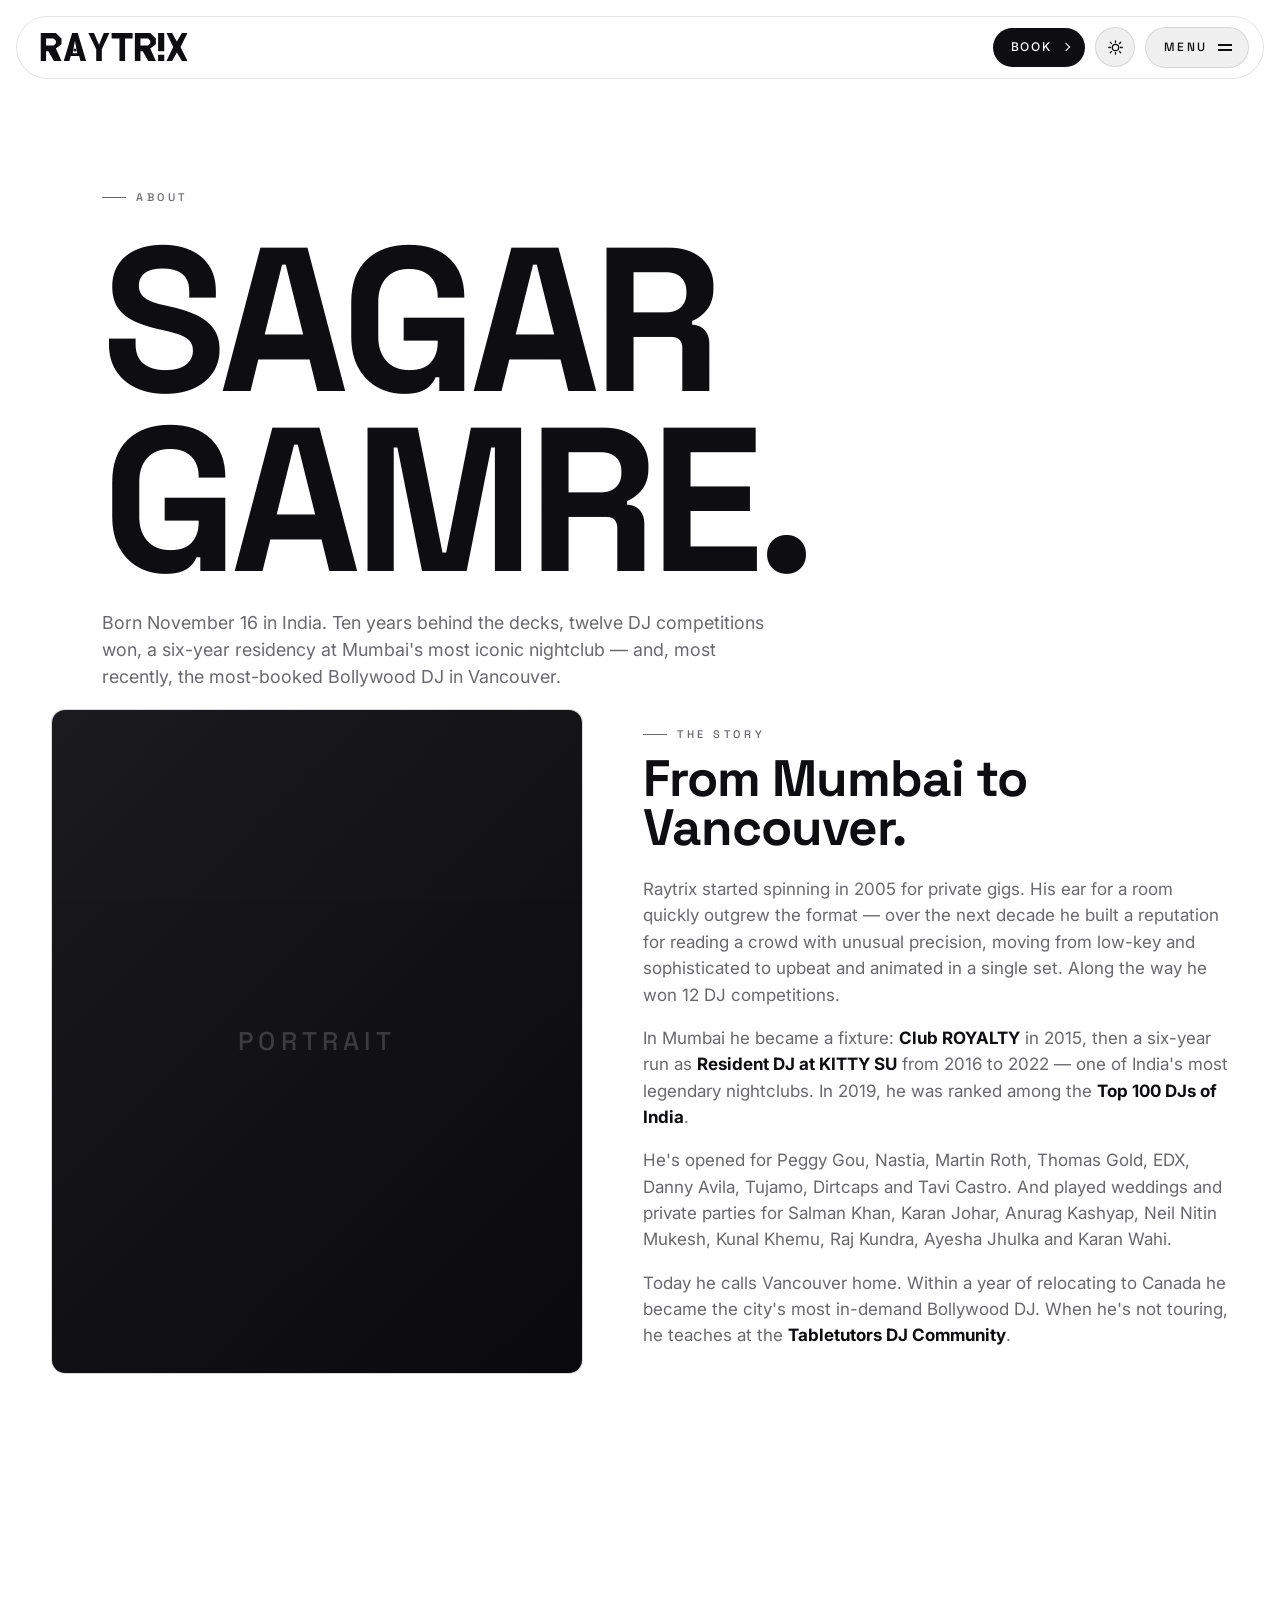
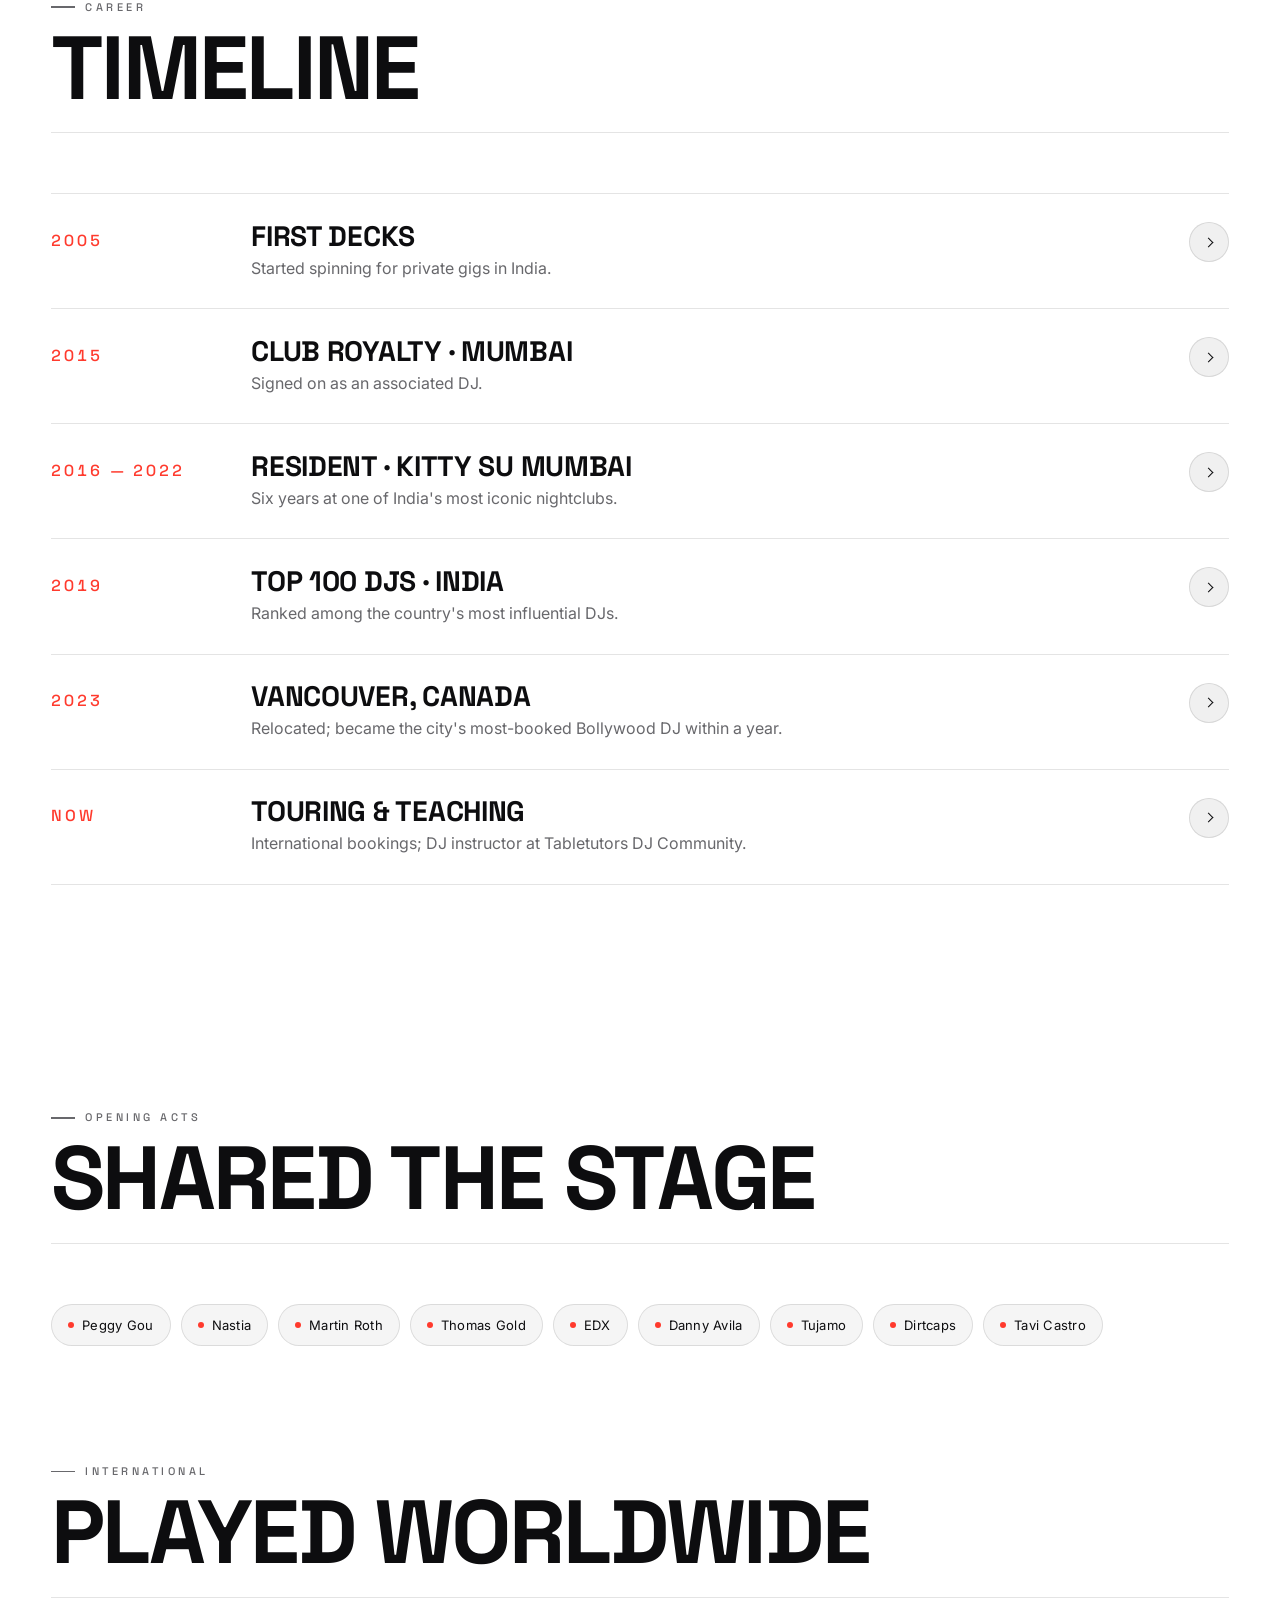
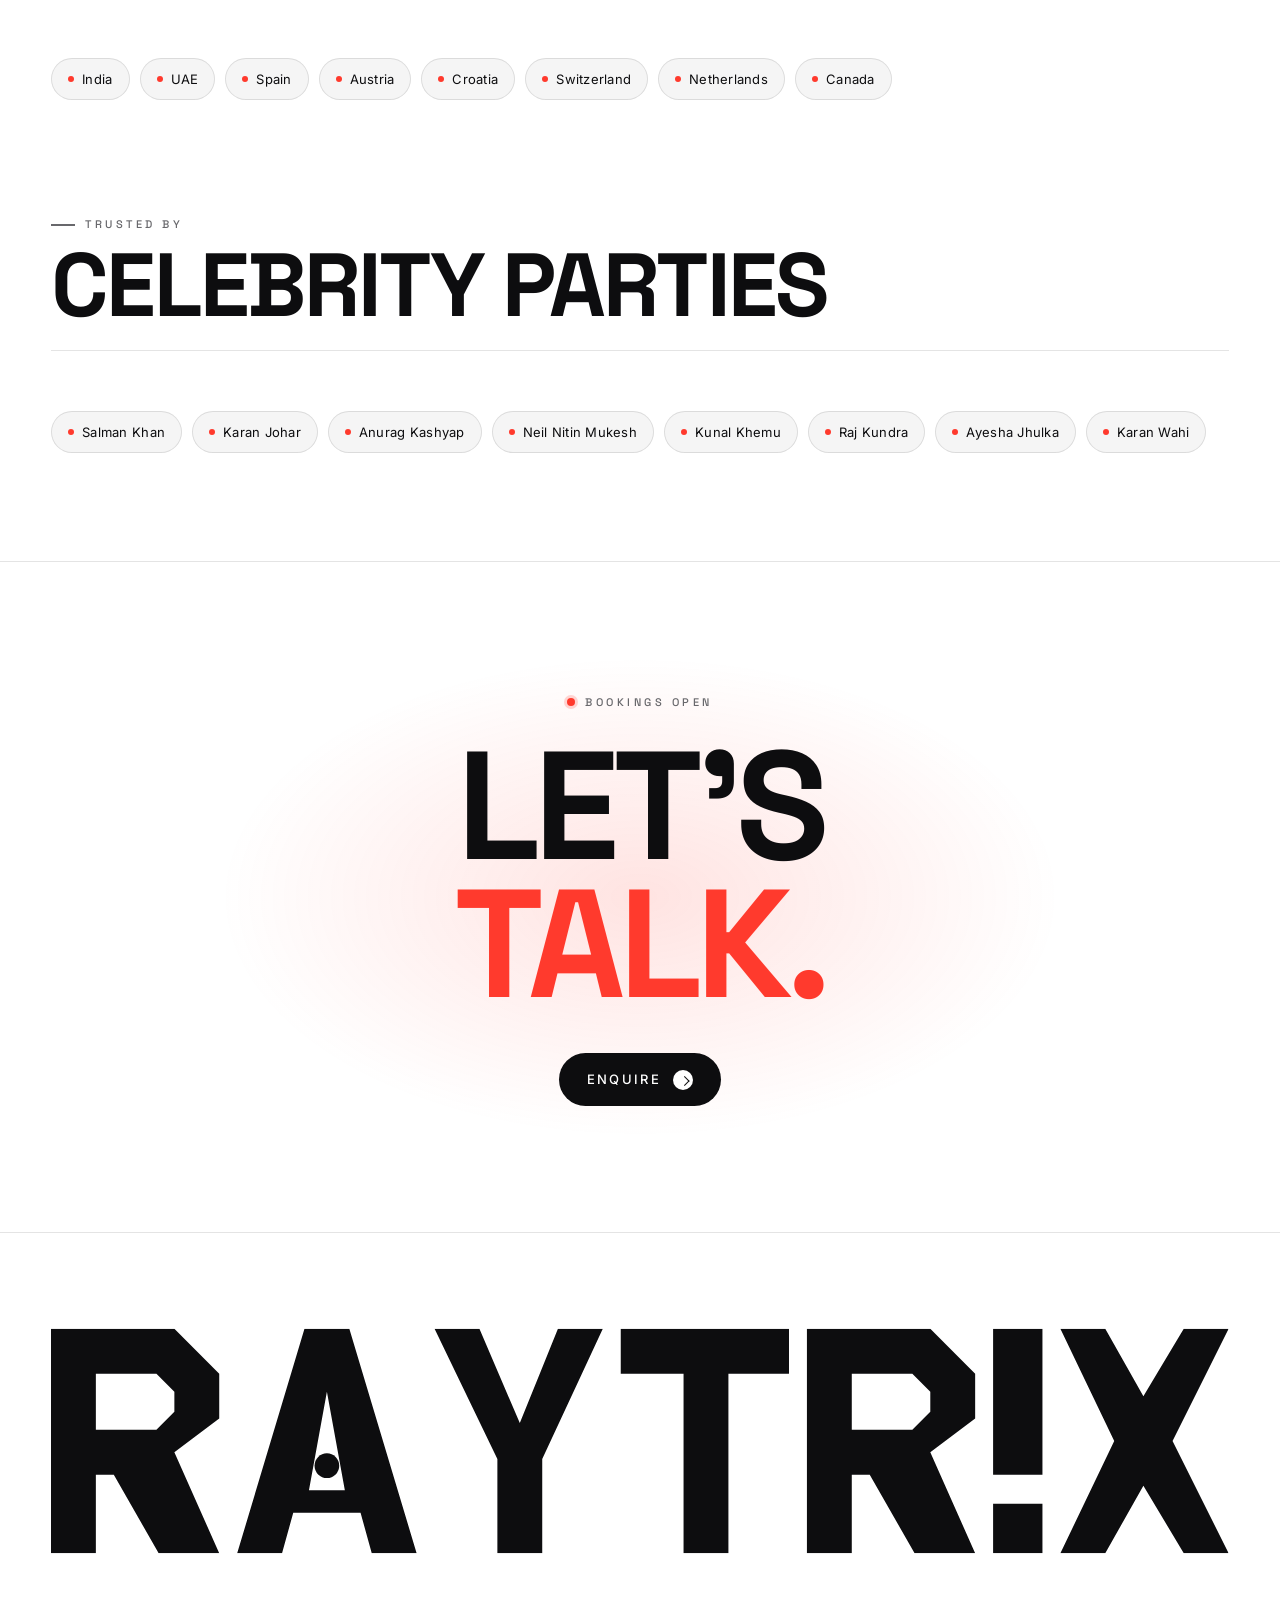
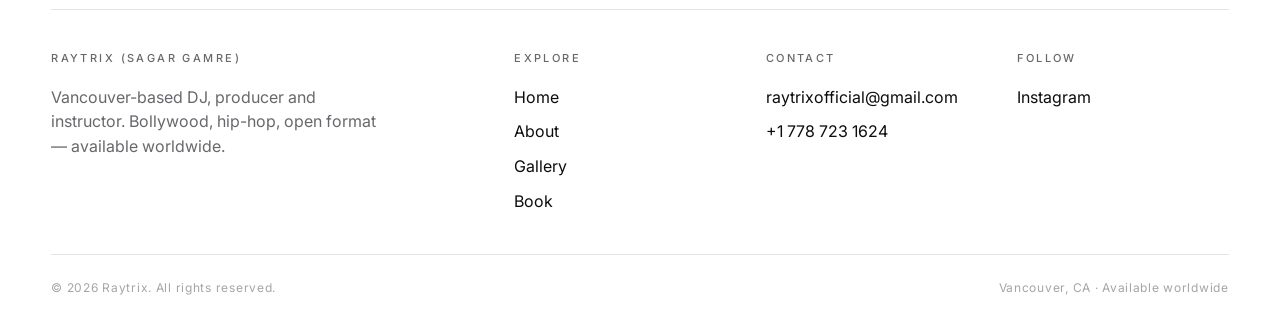
==== commit db12e2e8: "Port dark/light cinematic design to the live multi-page site Replaces the old warm-editorial build a" ====
--- a/about.html
+++ b/about.html
@@ -4,107 +4,149 @@
   <meta charset="utf-8" />
   <meta name="viewport" content="width=device-width, initial-scale=1" />
   <title>About — RAYTR!X</title>
-  <meta name="description" content="The story of Raytrix — Sagar Gamre — from Mumbai club residencies to Vancouver's biggest Bollywood stages." />
-  <link rel="icon" type="image/svg+xml" href="assets/img/logo.svg" />
+  <meta name="description" content="Sagar Gamre, known as Raytrix — a decade behind the decks, from a six-year residency at Mumbai's KITTY SU to Vancouver's most-booked Bollywood DJ." />
+
   <link rel="preconnect" href="https://fonts.googleapis.com" />
   <link rel="preconnect" href="https://fonts.gstatic.com" crossorigin />
-  <link href="https://fonts.googleapis.com/css2?family=Fraunces:ital,opsz,wght,SOFT@0,9..144,400..700,0..100;1,9..144,400..700,0..100&family=Space+Grotesk:wght@400;500;600;700&display=swap" rel="stylesheet" />
+  <link href="https://fonts.googleapis.com/css2?family=Inter:wght@400;500;600&family=Space+Grotesk:wght@400;500;700&display=swap" rel="stylesheet" />
+
+  <script>
+    (function () {
+      try {
+        if (localStorage.getItem("raytrix-theme") === "dark") {
+          document.documentElement.setAttribute("data-theme", "dark");
+        }
+      } catch (e) {}
+    })();
+  </script>
+
   <link rel="stylesheet" href="assets/css/style.css" />
 </head>
 <body>
 
+  <!-- SVG logo defined once, referenced everywhere via <use href="#raytrix-mark"/> -->
+  <svg xmlns="http://www.w3.org/2000/svg" style="display:none" aria-hidden="true">
+    <symbol id="raytrix-mark" viewBox="0 0 525 100" fill="currentColor">
+      <path fill-rule="evenodd" d="M0,0 L55,0 L75,20 L75,40 L55,55 L75,100 L48,100 L28,65 L20,65 L20,100 L0,100 Z M20,20 L20,45 L47,45 L55,37 L55,28 L47,20 Z"/>
+      <path fill-rule="evenodd" d="M83,100 L113,0 L133,0 L163,100 L143,100 L138,82 L108,82 L103,100 Z M115,72 L131,72 L123,28 Z"/>
+      <circle cx="123" cy="61" r="5.5"/>
+      <path d="M171,0 L191,0 L209,42 L226,0 L246,0 L219,58 L219,100 L199,100 L199,58 Z"/>
+      <path d="M254,0 L329,0 L329,20 L302,20 L302,100 L282,100 L282,20 L254,20 Z"/>
+      <path fill-rule="evenodd" d="M337,0 L392,0 L412,20 L412,40 L392,55 L412,100 L385,100 L365,65 L357,65 L357,100 L337,100 Z M357,20 L357,45 L384,45 L392,37 L392,28 L384,20 Z"/>
+      <path d="M420,0 L442,0 L442,65 L420,65 Z M420,78 L442,78 L442,100 L420,100 Z"/>
+      <path d="M450,0 L470,0 L487,30 L505,0 L525,0 L500,50 L525,100 L505,100 L487,70 L470,100 L450,100 L474,50 Z"/>
+    </symbol>
+  </svg>
+
   <header class="nav">
     <a href="index.html" class="nav__logo" aria-label="Raytrix — Home">
-      <img src="assets/img/logo.svg" alt="RAYTR!X" />
+      <svg class="logo-mark logo-mark--nav" viewBox="0 0 525 100" aria-hidden="true"><use href="#raytrix-mark"/></svg>
     </a>
-    <nav class="nav__links" role="navigation" aria-label="Primary">
-      <a href="index.html">Home</a>
-      <a href="about.html" class="is-active">About</a>
-      <a href="gallery.html">Gallery</a>
-      <a href="contact.html">Book</a>
+    <div class="nav__right">
+      <a href="contact.html" class="nav__pill">Book <span class="arr"></span></a>
+      <button class="nav__theme" aria-label="Switch to dark mode" title="Toggle theme">
+        <svg class="icon-sun" viewBox="0 0 24 24" fill="none" stroke="currentColor" stroke-width="1.8" stroke-linecap="round" stroke-linejoin="round">
+          <circle cx="12" cy="12" r="4.5"/>
+          <path d="M12 2.5v2.5M12 19v2.5M4.6 4.6l1.8 1.8M17.6 17.6l1.8 1.8M2.5 12H5M19 12h2.5M4.6 19.4l1.8-1.8M17.6 6.4l1.8-1.8"/>
+        </svg>
+        <svg class="icon-moon" viewBox="0 0 24 24" fill="none" stroke="currentColor" stroke-width="1.8" stroke-linecap="round" stroke-linejoin="round">
+          <path d="M20 14.5A8.5 8.5 0 1 1 9.5 4a6.8 6.8 0 0 0 10.5 10.5z"/>
+        </svg>
+      </button>
+      <button class="nav__menu" aria-label="Open menu">
+        <span class="label label-open">Menu</span>
+        <span class="label label-close">Close</span>
+        <span class="glyph" aria-hidden="true"></span>
+      </button>
+    </div>
+  </header>
+
+  <div class="menu-overlay" role="dialog" aria-modal="true" aria-label="Site menu">
+    <figure class="menu-overlay__photo">
+      <div class="tile tile--n" style="--r: 3/4;">Portrait</div>
+      <figcaption class="menu-overlay__caption">
+        <span class="p">Raytrix · Live 2025</span>
+        <span>Vancouver</span>
+      </figcaption>
+    </figure>
+
+    <nav class="menu-overlay__nav">
+      <a href="index.html" class="menu-item">
+        <span class="menu-item__num">I</span>
+        <span class="menu-item__label">Home</span>
+        <span class="menu-item__sub"></span>
+      </a>
+      <a href="about.html" class="menu-item is-active">
+        <span class="menu-item__num">II</span>
+        <span class="menu-item__label">About</span>
+        <span class="menu-item__sub">The story</span>
+      </a>
+      <a href="gallery.html" class="menu-item">
+        <span class="menu-item__num">III</span>
+        <span class="menu-item__label">Gallery</span>
+        <span class="menu-item__sub">Photos &amp; video</span>
+      </a>
+      <a href="contact.html" class="menu-item">
+        <span class="menu-item__num">IV</span>
+        <span class="menu-item__label">Book</span>
+        <span class="menu-item__sub">Enquire now</span>
+      </a>
     </nav>
-    <a href="contact.html" class="nav__cta"><span class="dot"></span> Available for booking</a>
-    <button class="nav__burger" aria-label="Menu"><span class="bar"></span><span class="bar"></span><span class="bar"></span></button>
-  </header>
-
-  <!-- HERO -->
-  <section class="section" style="padding-top: 180px;">
+
+    <div class="menu-overlay__foot">
+      <span>Vancouver · Worldwide</span>
+      <div class="menu-overlay__socials">
+        <a href="https://www.instagram.com/raytrixofficial/" target="_blank" rel="noopener">Instagram</a>
+        <a href="mailto:raytrixofficial@gmail.com">Email</a>
+        <a href="tel:+17787231624">+1 778 723 1624</a>
+      </div>
+    </div>
+  </div>
+
+  <section class="page-hero">
     <div class="container reveal-lines">
       <span class="eyebrow">About</span>
-      <h1 class="h-xl mt-1"><em>Sagar</em> Gamre.<br /><span class="italic" style="color:var(--vermillion)">Raytrix</span> on stage.</h1>
-      <p class="mt-3 muted" style="max-width: 60ch; font-size: 18px;">Born on November 16 in India. Ten years behind the decks, twelve DJ competitions won, a six-year residency at Mumbai's most iconic nightclub, and — most recently — the most-booked Bollywood DJ in Vancouver.</p>
-    </div>
-  </section>
-
-  <!-- BIO SPLIT -->
+      <h1 class="display h-xxl mt-2">Sagar<br>Gamre.</h1>
+      <p class="body-lg mt-3">Born November 16 in India. Ten years behind the decks, twelve DJ competitions won, a six-year residency at Mumbai's most iconic nightclub — and, most recently, the most-booked Bollywood DJ in Vancouver.</p>
+    </div>
+  </section>
+
   <section class="section" style="padding-top:0;">
     <div class="container">
       <div class="split">
-        <div class="split__media reveal">
-          <!-- TODO: replace with a portrait or on-stage shot -->
-          <div class="tile tile--v" style="--r: 4/5; height:100%; width:100%">Portrait</div>
+        <div class="split__media reveal"><div class="tile tile--n" style="--r: 4/5;">Portrait</div></div>
+        <div class="body reveal-lines">
+          <span class="eyebrow">The Story</span>
+          <h2 class="h-md mt-1">From Mumbai to Vancouver.</h2>
+          <p class="mt-2">Raytrix started spinning in 2005 for private gigs. His ear for a room quickly outgrew the format — over the next decade he built a reputation for reading a crowd with unusual precision, moving from low-key and sophisticated to upbeat and animated in a single set. Along the way he won 12 DJ competitions.</p>
+          <p>In Mumbai he became a fixture: <strong style="color:var(--fg);">Club ROYALTY</strong> in 2015, then a six-year run as <strong style="color:var(--fg);">Resident DJ at KITTY SU</strong> from 2016 to 2022 — one of India's most legendary nightclubs. In 2019, he was ranked among the <strong style="color:var(--fg);">Top 100 DJs of India</strong>.</p>
+          <p>He's opened for Peggy Gou, Nastia, Martin Roth, Thomas Gold, EDX, Danny Avila, Tujamo, Dirtcaps and Tavi Castro. And played weddings and private parties for Salman Khan, Karan Johar, Anurag Kashyap, Neil Nitin Mukesh, Kunal Khemu, Raj Kundra, Ayesha Jhulka and Karan Wahi.</p>
+          <p>Today he calls Vancouver home. Within a year of relocating to Canada he became the city's most in-demand Bollywood DJ. When he's not touring, he teaches at the <strong style="color:var(--fg);">Tabletutors DJ Community</strong>.</p>
         </div>
-        <div class="body reveal-lines">
-          <span class="eyebrow">The story</span>
-          <h2 class="h-md mt-1">From <em>Mumbai</em> to Vancouver.</h2>
-          <p class="mt-2">Raytrix started spinning in 2005 for private gigs. His ear for a room quickly outgrew the format — over the next decade he built a reputation for reading a crowd with unusual precision, moving from low-key and sophisticated to upbeat and animated in a single set. Along the way he won 12 DJ competitions.</p>
-          <p>In Mumbai he became a fixture: <strong>Club ROYALTY</strong> in 2015, then a six-year run as <strong>Resident DJ at KITTY SU</strong> from 2016 to 2022 — one of India's most legendary nightclubs. In 2019, he was ranked among the <strong>Top 100 DJs of India</strong>.</p>
-          <p>He's opened for Peggy Gou, Nastia, Martin Roth, Thomas Gold, EDX, Danny Avila, Tujamo, Dirtcaps and Tavi Castro. And he's played weddings and private parties for Salman Khan, Karan Johar, Anurag Kashyap, Neil Nitin Mukesh, Kunal Khemu, Raj Kundra, Ayesha Jhulka and Karan Wahi.</p>
-          <p>Today he calls Vancouver home. Within a year of moving to Canada he became the city's most in-demand Bollywood DJ, playing its biggest South-Asian events. When he's not touring, he teaches the next generation as an instructor at the <strong>Tabletutors DJ Community</strong>.</p>
-        </div>
-      </div>
-    </div>
-  </section>
-
-  <!-- TIMELINE -->
-  <section class="section section--paper">
-    <div class="container">
-      <div class="section__head reveal-lines">
-        <div><span class="eyebrow">Career</span><h2 class="h-lg mt-1">A short <em>timeline</em>.</h2></div>
-        <div class="lead"><p>Residencies, opening slots and stages across three continents — from a first private gig in 2005 to a global booking calendar today.</p></div>
-      </div>
-
+      </div>
+    </div>
+  </section>
+
+  <section class="section">
+    <div class="container">
+      <div class="section__head reveal-lines">
+        <div><span class="eyebrow">Career</span><h2 class="h-lg mt-1">Timeline</h2></div>
+      </div>
       <ol class="timeline reveal-lines">
-        <li>
-          <span class="yr">2005</span>
-          <div><h4>First decks</h4><p>Started spinning for private gigs in India.</p></div>
-          <a class="go" href="#" aria-hidden="true"></a>
-        </li>
-        <li>
-          <span class="yr">2015</span>
-          <div><h4>Club ROYALTY · Mumbai</h4><p>Signed on as an associated DJ.</p></div>
-          <a class="go" href="#" aria-hidden="true"></a>
-        </li>
-        <li>
-          <span class="yr">2016 — 2022</span>
-          <div><h4>Resident DJ · KITTY SU Mumbai</h4><p>Six years at one of India's most iconic nightclubs.</p></div>
-          <a class="go" href="#" aria-hidden="true"></a>
-        </li>
-        <li>
-          <span class="yr">2019</span>
-          <div><h4>Top 100 DJs of India</h4><p>Ranked among the country's most influential DJs.</p></div>
-          <a class="go" href="#" aria-hidden="true"></a>
-        </li>
-        <li>
-          <span class="yr">2023</span>
-          <div><h4>Vancouver, Canada</h4><p>Relocated to Canada; became the city's most-booked Bollywood DJ within a year.</p></div>
-          <a class="go" href="#" aria-hidden="true"></a>
-        </li>
-        <li>
-          <span class="yr">Now</span>
-          <div><h4>Touring & teaching</h4><p>International bookings; DJ instructor at Tabletutors DJ Community.</p></div>
-          <a class="go" href="#" aria-hidden="true"></a>
-        </li>
+        <li><span class="yr">2005</span><div><h4>First Decks</h4><p>Started spinning for private gigs in India.</p></div><span class="go" aria-hidden="true"></span></li>
+        <li><span class="yr">2015</span><div><h4>Club ROYALTY · Mumbai</h4><p>Signed on as an associated DJ.</p></div><span class="go" aria-hidden="true"></span></li>
+        <li><span class="yr">2016 — 2022</span><div><h4>Resident · KITTY SU Mumbai</h4><p>Six years at one of India's most iconic nightclubs.</p></div><span class="go" aria-hidden="true"></span></li>
+        <li><span class="yr">2019</span><div><h4>Top 100 DJs · India</h4><p>Ranked among the country's most influential DJs.</p></div><span class="go" aria-hidden="true"></span></li>
+        <li><span class="yr">2023</span><div><h4>Vancouver, Canada</h4><p>Relocated; became the city's most-booked Bollywood DJ within a year.</p></div><span class="go" aria-hidden="true"></span></li>
+        <li><span class="yr">Now</span><div><h4>Touring &amp; Teaching</h4><p>International bookings; DJ instructor at Tabletutors DJ Community.</p></div><span class="go" aria-hidden="true"></span></li>
       </ol>
     </div>
   </section>
 
-  <!-- SHARED THE STAGE -->
   <section class="section">
     <div class="container">
       <div class="section__head reveal-lines">
-        <div><span class="eyebrow">Opening acts</span><h2 class="h-lg mt-1">Shared the <em>stage</em>.</h2></div>
-        <div class="lead"><p>Opening and supporting sets for internationally-touring artists.</p></div>
+        <div><span class="eyebrow">Opening Acts</span><h2 class="h-lg mt-1">Shared The Stage</h2></div>
       </div>
       <div class="tags reveal">
         <span>Peggy Gou</span><span>Nastia</span><span>Martin Roth</span><span>Thomas Gold</span>
@@ -113,12 +155,10 @@
     </div>
   </section>
 
-  <!-- WORLDWIDE -->
   <section class="section" style="padding-top:0;">
     <div class="container">
       <div class="section__head reveal-lines">
-        <div><span class="eyebrow">International</span><h2 class="h-lg mt-1">Played <em>worldwide</em>.</h2></div>
-        <div class="lead"><p>Regular touring across Europe, the Middle East and North America.</p></div>
+        <div><span class="eyebrow">International</span><h2 class="h-lg mt-1">Played Worldwide</h2></div>
       </div>
       <div class="tags reveal">
         <span>India</span><span>UAE</span><span>Spain</span><span>Austria</span>
@@ -127,12 +167,10 @@
     </div>
   </section>
 
-  <!-- CELEBRITY -->
-  <section class="section section--paper">
-    <div class="container">
-      <div class="section__head reveal-lines">
-        <div><span class="eyebrow">Trusted by</span><h2 class="h-lg mt-1">Celebrity <em>parties</em>.</h2></div>
-        <div class="lead"><p>Weddings, birthdays and private Bollywood events.</p></div>
+  <section class="section" style="padding-top:0;">
+    <div class="container">
+      <div class="section__head reveal-lines">
+        <div><span class="eyebrow">Trusted By</span><h2 class="h-lg mt-1">Celebrity Parties</h2></div>
       </div>
       <div class="tags reveal">
         <span>Salman Khan</span><span>Karan Johar</span><span>Anurag Kashyap</span><span>Neil Nitin Mukesh</span>
@@ -141,18 +179,16 @@
     </div>
   </section>
 
-  <!-- RIBBON -->
-  <section class="ribbon">
-    <div class="container center reveal-lines">
-      <span class="eyebrow" style="color:var(--paper);">Book Raytrix</span>
-      <h2 class="mt-1">Let's <span class="swash">talk</span>.</h2>
-      <p class="mt-2" style="color:rgba(247,243,233,0.7); max-width: 52ch; margin-left:auto; margin-right:auto;">Weddings, festivals, clubs, brand launches, private events — worldwide.</p>
-      <a href="contact.html" class="btn">Enquire <span class="arr"></span></a>
+  <section class="cta-block">
+    <div class="container reveal-lines">
+      <span class="eyebrow eyebrow--dot" style="justify-content:center;">Bookings open</span>
+      <h2 class="display mt-2">Let's<br><span class="accent">Talk.</span></h2>
+      <a href="contact.html" class="btn mt-3">Enquire <span class="arr"></span></a>
     </div>
   </section>
 
   <footer class="footer">
-    <div class="footer__super">RAYTR<span class="swash">!</span>X</div>
+    <div class="footer__super" aria-hidden="true"><svg class="logo-mark logo-mark--footer" viewBox="0 0 525 100"><use href="#raytrix-mark"/></svg></div>
     <div class="footer__grid">
       <div class="footer__intro">
         <h5>Raytrix (Sagar Gamre)</h5>
@@ -188,6 +224,5 @@
   </footer>
 
   <script src="assets/js/main.js" defer></script>
-  <script>document.getElementById("yr").textContent = new Date().getFullYear();</script>
 </body>
 </html>
--- a/assets/css/style.css
+++ b/assets/css/style.css
@@ -1,37 +1,55 @@
-/* =========================================================
-   RAYTR!X — Editorial / warm / bright
-   Cream base, ink type, vermillion + cobalt accents.
-   No frameworks. Fraunces (serif) + Space Grotesk (sans).
-   ========================================================= */
-
+/* =====================================================
+   RAYTR!X — DJ-industry build, light default / dark toggle
+   Mood board: R3HAB, Jauz, Oliver Heldens, W&W, Skrillex,
+   Martin Garrix / Tomorrowland, James Hype
+   Hero and the video lightbox stay a fixed dark "cinema"
+   palette in both themes (video/media legibility) —
+   everything else follows the toggle via tokens below.
+   ===================================================== */
 :root {
-  --cream:      #f2ede1;
-  --cream-2:    #ebe4d3;
-  --paper:      #f7f3e9;
-  --ink:        #0f0f10;
-  --muted:      #6b6558;
-  --line:       rgba(15, 15, 16, 0.14);
-
-  --vermillion: #ff4a1c;
-  --cobalt:     #1a3fff;
-  --lime:       #d9ff3d;   /* used sparingly for micro-accents */
-
-  --font-serif: "Fraunces", "Times New Roman", serif;
-  --font-sans:  "Space Grotesk", ui-sans-serif, system-ui, -apple-system, "Segoe UI", Roboto, sans-serif;
+  /* Light (default) */
+  --bg:       #ffffff;
+  --elev:     #f4f4f3;
+  --elev-2:   #eaeae8;
+  --fg:       #0d0d0f;
+  --muted:    #68686c;
+  --dim:      #a5a5a9;
+  --line:     rgba(13,13,15,0.11);
+  --line-2:   rgba(13,13,15,0.05);
+  --accent:   #ff3a2d;
+  --fg-rgb:   13,13,15;
+  --bg-rgb:   255,255,255;
+
+  --font-display: "Space Grotesk", ui-sans-serif, system-ui, sans-serif;
+  --font-body:    "Inter", ui-sans-serif, system-ui, -apple-system, "Segoe UI", Roboto, sans-serif;
 
   --max: 1440px;
-  --pad: clamp(20px, 4vw, 60px);
-
-  --ease: cubic-bezier(0.2, 0.8, 0.2, 1);
+  --pad: clamp(20px, 4vw, 56px);
+  --ease: cubic-bezier(0.22, 1, 0.36, 1);
+  --ease-menu: cubic-bezier(0.7, 0, 0.3, 1);
+}
+
+:root[data-theme="dark"] {
+  --bg:       #000;
+  --elev:     #0d0d0f;
+  --elev-2:   #16161a;
+  --fg:       #fafafa;
+  --muted:    #8f8f92;
+  --dim:      #5a5a5e;
+  --line:     rgba(255,255,255,0.10);
+  --line-2:   rgba(255,255,255,0.05);
+  --accent:   #ff3a2d;
+  --fg-rgb:   250,250,250;
+  --bg-rgb:   0,0,0;
 }
 
 * { box-sizing: border-box; }
 html { -webkit-text-size-adjust: 100%; scroll-behavior: smooth; }
 body {
   margin: 0;
-  background: var(--cream);
-  color: var(--ink);
-  font-family: var(--font-sans);
+  background: var(--bg);
+  color: var(--fg);
+  font-family: var(--font-body);
   font-size: 16px;
   line-height: 1.55;
   overflow-x: hidden;
@@ -40,788 +58,771 @@
 }
 img { max-width: 100%; display: block; }
 a { color: inherit; text-decoration: none; }
-button { font: inherit; cursor: pointer; background: none; border: none; color: inherit; }
-::selection { background: var(--vermillion); color: #fff; }
-
-/* Subtle paper grain */
+button { font: inherit; cursor: pointer; background: none; border: none; color: inherit; padding: 0; }
+::selection { background: var(--accent); color: #fff; }
+
+/* Very light grain */
 body::before {
-  content: "";
-  position: fixed;
-  inset: 0;
-  z-index: 100;
-  pointer-events: none;
-  opacity: 0.08;
-  mix-blend-mode: multiply;
-  background-image: url("data:image/svg+xml;utf8,<svg xmlns='http://www.w3.org/2000/svg' width='240' height='240'><filter id='n'><feTurbulence type='fractalNoise' baseFrequency='0.85' numOctaves='2' stitchTiles='stitch'/></filter><rect width='100%25' height='100%25' filter='url(%23n)' opacity='0.75'/></svg>");
-}
-
-/* -------- Layout helpers -------- */
-.container {
-  max-width: var(--max);
-  margin: 0 auto;
-  padding: 0 var(--pad);
-}
-.container--tight { max-width: 1180px; }
+  content: ""; position: fixed; inset: 0; z-index: 100;
+  pointer-events: none; opacity: 0.05; mix-blend-mode: overlay;
+  background-image: url("data:image/svg+xml;utf8,<svg xmlns='http://www.w3.org/2000/svg' width='220' height='220'><filter id='n'><feTurbulence type='fractalNoise' baseFrequency='0.85' numOctaves='2' stitchTiles='stitch'/></filter><rect width='100%25' height='100%25' filter='url(%23n)'/></svg>");
+}
+
+.container { max-width: var(--max); margin: 0 auto; padding: 0 var(--pad); }
+
+/* ---------- Logo mark (inline SVG <use>, colored via currentColor) ---------- */
+.logo-mark { display: block; color: inherit; }
+.logo-mark--nav    { width: 150px; height: 28px; }
+.logo-mark--hero   { width: min(46vw, 720px); height: auto; max-width: 720px; }
+.logo-mark--footer { width: 100%; height: clamp(80px, 20vw, 340px); }
+
+/* ---------- Typography ---------- */
+h1, h2, h3, h4 { margin: 0; font-family: var(--font-display); font-weight: 700; letter-spacing: -0.02em; line-height: 0.95; }
+.display {
+  font-family: var(--font-display); font-weight: 700; letter-spacing: -0.035em;
+  line-height: 0.88; text-transform: uppercase; text-wrap: balance;
+}
+.h-xxl { font-size: clamp(72px, 16vw, 260px); }
+.h-xl  { font-size: clamp(56px, 10vw, 180px); }
+.h-lg  { font-size: clamp(44px, 7vw, 120px); }
+.h-md  { font-size: clamp(32px, 4vw, 64px); }
+.h-sm  { font-size: clamp(22px, 2.2vw, 32px); }
 
 .eyebrow {
-  font-family: var(--font-sans);
-  font-size: 11px;
-  letter-spacing: 0.28em;
-  text-transform: uppercase;
-  color: var(--ink);
-  font-weight: 500;
-  display: inline-flex;
-  align-items: center;
-  gap: 10px;
-}
-.eyebrow::before {
-  content: "";
-  width: 22px; height: 1.5px;
-  background: currentColor;
-  display: inline-block;
-}
-.eyebrow--plain::before { display: none; }
-
-/* -------- Type -------- */
-.display,
-h1, h2, h3 {
-  font-family: var(--font-serif);
-  font-weight: 500;
-  font-variation-settings: "SOFT" 100, "opsz" 144;
-  line-height: 0.9;
-  letter-spacing: -0.03em;
-  margin: 0;
-}
-.display--italic,
-.italic { font-style: italic; font-variation-settings: "SOFT" 100, "opsz" 144; }
-
-.h-xl { font-size: clamp(72px, 14vw, 240px); }
-.h-lg { font-size: clamp(56px, 9vw, 148px); }
-.h-md { font-size: clamp(40px, 5.5vw, 88px); }
-.h-sm { font-size: clamp(28px, 3vw, 44px); }
-
-.underlined-link {
-  position: relative;
-  display: inline-block;
-  padding-bottom: 2px;
-  background-image: linear-gradient(currentColor, currentColor);
-  background-position: 0 100%;
-  background-repeat: no-repeat;
-  background-size: 100% 1.5px;
-  transition: background-size 0.5s var(--ease);
-}
-.underlined-link:hover { background-size: 100% 100%; color: var(--paper); }
-
-/* -------- Nav -------- */
+  display: inline-flex; align-items: center; gap: 10px;
+  font-family: var(--font-display);
+  font-size: 11px; font-weight: 500; letter-spacing: 0.32em; text-transform: uppercase;
+  color: var(--muted);
+}
+.eyebrow::before { content: ""; width: 24px; height: 1.5px; background: currentColor; }
+.eyebrow--dot::before { width: 8px; height: 8px; border-radius: 50%; background: var(--accent); box-shadow: 0 0 0 3px rgba(255,58,45,0.2); animation: pulse 2s infinite; }
+@keyframes pulse { 0%,100% { box-shadow: 0 0 0 3px rgba(255,58,45,0.25); } 50% { box-shadow: 0 0 0 7px rgba(255,58,45,0); } }
+
+.muted { color: var(--muted); }
+.mt-1 { margin-top: 12px; } .mt-2 { margin-top: 24px; } .mt-3 { margin-top: 40px; } .mt-4 { margin-top: 64px; }
+
+.body-lg { font-size: clamp(17px, 1.4vw, 20px); line-height: 1.5; color: var(--muted); max-width: 62ch; }
+
+/* ---------- Nav (pill, sticky) ---------- */
 .nav {
   position: fixed;
-  top: 16px;
-  left: 16px; right: 16px;
+  top: 16px; left: 16px; right: 16px;
   z-index: 50;
-  display: flex;
-  align-items: center;
-  justify-content: space-between;
-  padding: 12px 22px;
-  background: var(--paper);
+  display: flex; align-items: center; justify-content: space-between;
+  padding: 10px 14px 10px 22px;
+  background: rgba(var(--bg-rgb), 0.6);
   border: 1px solid var(--line);
   border-radius: 999px;
-  transition: box-shadow 0.4s var(--ease), transform 0.4s var(--ease);
-}
-.nav.scrolled { box-shadow: 0 10px 30px -18px rgba(0,0,0,0.25); }
-
+  backdrop-filter: blur(18px);
+  -webkit-backdrop-filter: blur(18px);
+  transition: background 0.35s var(--ease), transform 0.35s var(--ease);
+}
+.nav.scrolled { background: rgba(var(--bg-rgb), 0.88); }
 .nav__logo {
-  display: inline-flex;
+  display: inline-flex; align-items: center;
+  height: 26px;
+  color: var(--fg);
+}
+.nav__right { display: flex; align-items: center; gap: 10px; }
+@media (max-width: 420px) {
+  .nav__right { gap: 6px; }
+  .nav__pill { padding: 9px 13px; font-size: 11px; }
+  .nav__menu { padding: 9px 12px 9px 13px; }
+}
+
+.nav__pill {
+  display: inline-flex; align-items: center; gap: 10px;
+  padding: 10px 16px 10px 18px;
+  background: var(--fg); color: var(--bg);
+  border-radius: 999px; font-size: 12px; font-weight: 500;
+  letter-spacing: 0.14em; text-transform: uppercase;
+  transition: background 0.3s var(--ease), color 0.3s var(--ease);
+}
+.nav__pill:hover { background: var(--accent); color: #fff; }
+.nav__pill .arr { display: inline-block; width: 6px; height: 6px; border-top: 1.5px solid currentColor; border-right: 1.5px solid currentColor; transform: rotate(45deg); margin-left: 2px; }
+
+/* Theme toggle — sun / moon icon swap */
+.nav__theme {
+  display: inline-grid; place-items: center;
+  width: 40px; height: 40px;
+  background: rgba(var(--fg-rgb), 0.06);
+  border: 1px solid var(--line);
+  border-radius: 50%;
+  color: var(--fg);
+  transition: background 0.25s var(--ease), color 0.25s var(--ease);
+}
+.nav__theme:hover { background: var(--fg); color: var(--bg); }
+.nav__theme svg { width: 17px; height: 17px; }
+.nav__theme .icon-moon { display: none; }
+:root[data-theme="dark"] .nav__theme .icon-sun { display: none; }
+:root[data-theme="dark"] .nav__theme .icon-moon { display: block; }
+
+/* MENU text label */
+.nav__menu {
+  display: inline-flex; align-items: center; gap: 10px;
+  padding: 10px 16px 10px 18px;
+  background: rgba(var(--fg-rgb), 0.06);
+  border: 1px solid var(--line);
+  border-radius: 999px;
+  font-family: var(--font-display); font-weight: 500; font-size: 12px;
+  letter-spacing: 0.22em; text-transform: uppercase;
+  color: var(--fg);
+  transition: background 0.25s var(--ease), color 0.25s var(--ease);
+}
+.nav__menu:hover { background: var(--fg); color: var(--bg); }
+.nav__menu .glyph { position: relative; width: 14px; height: 12px; display: inline-block; }
+.nav__menu .glyph::before, .nav__menu .glyph::after {
+  content: ""; position: absolute; left: 0; right: 0; height: 1.5px; background: currentColor;
+  transition: transform 0.3s var(--ease), top 0.3s var(--ease);
+}
+.nav__menu .glyph::before { top: 3px; }
+.nav__menu .glyph::after  { top: 8px; }
+body.menu-open .nav__menu .glyph::before { top: 5px; transform: rotate(45deg); }
+body.menu-open .nav__menu .glyph::after  { top: 5px; transform: rotate(-45deg); }
+.nav__menu .label-close { display: none; }
+body.menu-open .nav__menu .label-open  { display: none; }
+body.menu-open .nav__menu .label-close { display: inline; }
+
+/* ---------- Full-screen menu (Skrillex style: photo + roman numeral list) ---------- */
+.menu-overlay {
+  position: fixed; inset: 0; z-index: 45;
+  background: var(--bg);
+  display: grid;
+  grid-template-columns: 1fr 1.2fr;
+  padding: 100px var(--pad) 80px;
+  gap: 60px;
+  opacity: 0; pointer-events: none;
+  transition: opacity 0.5s var(--ease-menu);
+}
+body.menu-open .menu-overlay { opacity: 1; pointer-events: auto; }
+
+.menu-overlay__photo {
+  align-self: center;
+  aspect-ratio: 3/4;
+  max-height: 72vh;
+  width: 100%;
+  overflow: hidden;
+  border-radius: 4px;
+  position: relative;
+  transform: scale(0.96);
+  opacity: 0;
+  transition: transform 0.7s var(--ease-menu), opacity 0.6s var(--ease-menu);
+}
+body.menu-open .menu-overlay__photo { transform: none; opacity: 1; transition-delay: 0.1s; }
+.menu-overlay__photo .tile,
+.menu-overlay__photo img,
+.menu-overlay__photo video { width: 100%; height: 100%; object-fit: cover; display: block; }
+.menu-overlay__photo::after {
+  content: "";
+  position: absolute; inset: 0;
+  background: linear-gradient(180deg, transparent 50%, rgba(0,0,0,0.55));
+}
+.menu-overlay__caption {
+  position: absolute; left: 20px; right: 20px; bottom: 20px; z-index: 2;
+  font-size: 11px; letter-spacing: 0.24em; text-transform: uppercase; color: rgba(255,255,255,0.75);
+  display: flex; justify-content: space-between; align-items: end;
+}
+.menu-overlay__caption .p { color: #fff; font-family: var(--font-display); font-weight: 500; }
+
+.menu-overlay__nav { align-self: center; display: flex; flex-direction: column; }
+.menu-item {
+  display: grid;
+  grid-template-columns: 60px 1fr auto;
   align-items: center;
-  gap: 10px;
-  height: 30px;
-}
-.nav__logo img { height: 30px; width: auto; display: block; }
-.nav__logo .logo-fallback {
-  font-family: var(--font-sans);
-  font-weight: 700;
-  letter-spacing: 0.02em;
-  font-size: 22px;
-}
-.nav__logo .logo-fallback .accent { color: var(--vermillion); }
-
-.nav__links { display: flex; gap: clamp(14px, 2.5vw, 28px); align-items: center; }
-.nav__links a {
-  font-size: 13px;
-  letter-spacing: 0.02em;
-  font-weight: 500;
-  padding: 6px 4px;
-  position: relative;
-  color: var(--ink);
-}
-.nav__links a::after {
-  content: "";
-  position: absolute;
-  left: 4px; right: 4px; bottom: 0;
-  height: 1.5px;
-  background: var(--vermillion);
-  transform: scaleX(0);
-  transform-origin: left;
-  transition: transform 0.35s var(--ease);
-}
-.nav__links a:hover::after,
-.nav__links a.is-active::after { transform: scaleX(1); }
-
-.nav__cta {
-  display: inline-flex;
-  align-items: center;
-  gap: 10px;
-  padding: 10px 18px 10px 20px;
-  background: var(--ink);
-  color: var(--paper);
-  border-radius: 999px;
-  font-size: 13px;
-  font-weight: 500;
-  transition: background 0.3s var(--ease), color 0.3s var(--ease);
-}
-.nav__cta:hover { background: var(--vermillion); color: #fff; }
-.nav__cta .dot {
-  width: 8px; height: 8px; border-radius: 50%;
-  background: #7dff9a;
-  box-shadow: 0 0 0 4px rgba(125, 255, 154, 0.25);
-  animation: pulse 2s infinite;
-}
-@keyframes pulse {
-  0%,100% { box-shadow: 0 0 0 4px rgba(125,255,154,0.25); }
-  50%     { box-shadow: 0 0 0 8px rgba(125,255,154,0);    }
-}
-
-.nav__burger { display: none; padding: 8px; }
-.nav__burger .bar { display: block; width: 22px; height: 1.6px; background: var(--ink); margin: 5px 0; transition: transform 0.3s var(--ease), opacity 0.3s var(--ease); }
-body.menu-open .nav__burger .bar:nth-child(1) { transform: translateY(6.6px) rotate(45deg); }
-body.menu-open .nav__burger .bar:nth-child(2) { opacity: 0; }
-body.menu-open .nav__burger .bar:nth-child(3) { transform: translateY(-6.6px) rotate(-45deg); }
+  gap: 24px;
+  padding: 26px 8px 26px 0;
+  border-top: 1px solid var(--line);
+  color: var(--fg);
+  transition: color 0.3s var(--ease), padding-left 0.35s var(--ease);
+}
+.menu-item:first-of-type { border-top: none; }
+.menu-item:hover { color: var(--accent); padding-left: 12px; }
+.menu-item__num {
+  font-family: var(--font-display); font-weight: 400;
+  font-size: 12px; letter-spacing: 0.24em; text-transform: uppercase;
+  color: var(--muted);
+  font-variant-numeric: tabular-nums;
+}
+.menu-item__label {
+  font-family: var(--font-display); font-weight: 700;
+  font-size: clamp(42px, 5.5vw, 84px);
+  line-height: 0.95; letter-spacing: -0.03em; text-transform: uppercase;
+}
+.menu-item__sub {
+  font-size: 12px; letter-spacing: 0.18em; text-transform: uppercase; color: var(--muted);
+  text-align: right; max-width: 20ch;
+}
+.menu-item.is-active .menu-item__label { color: var(--accent); }
+
+.menu-overlay__foot {
+  position: absolute; bottom: 30px; left: var(--pad); right: var(--pad);
+  display: flex; justify-content: space-between; align-items: center;
+  padding-top: 20px;
+  font-size: 11px; letter-spacing: 0.24em; text-transform: uppercase; color: var(--muted);
+  border-top: 1px solid var(--line);
+}
+.menu-overlay__socials { display: flex; gap: 24px; }
+.menu-overlay__socials a:hover { color: var(--fg); }
 
 @media (max-width: 900px) {
-  .nav__cta { display: none; }
-  .nav__burger { display: block; }
-  .nav__links {
-    position: fixed;
-    inset: 0;
-    background: var(--cream);
-    flex-direction: column;
-    justify-content: center;
-    gap: 22px;
-    transform: translateY(-102%);
-    transition: transform 0.55s var(--ease);
-    z-index: 40;
-  }
-  .nav__links a { font-family: var(--font-serif); font-size: 40px; letter-spacing: -0.02em; }
-  body.menu-open .nav__links { transform: none; }
-}
-
-/* -------- Hero -------- */
+  .menu-overlay { grid-template-columns: 1fr; padding-top: 90px; overflow-y: auto; }
+  .menu-overlay__photo { max-height: 32vh; aspect-ratio: 16/10; }
+  .menu-item { padding: 20px 8px; grid-template-columns: 40px 1fr auto; gap: 14px; }
+  .menu-item__sub { display: none; }
+}
+
+/* ---------- Hero (video-first, W&W style) ---------- */
 .hero {
   position: relative;
-  padding: 130px var(--pad) 40px;
-  min-height: 100svh;
-  display: grid;
-  grid-template-columns: 1.15fr 1fr;
-  gap: 40px;
-  align-items: end;
-}
-.hero__lead {
-  align-self: end;
-  position: relative;
-  z-index: 2;
-}
-.hero__eyebrow {
-  display: inline-flex;
-  align-items: center;
-  gap: 12px;
-  padding: 8px 14px;
-  border: 1px solid var(--line);
-  border-radius: 999px;
-  font-size: 12px;
-  letter-spacing: 0.18em;
-  text-transform: uppercase;
-  margin-bottom: 30px;
-  background: var(--paper);
-}
-.hero__eyebrow .status {
-  width: 8px; height: 8px; border-radius: 50%;
-  background: var(--vermillion);
-  box-shadow: 0 0 0 4px rgba(255,74,28,0.2);
-  animation: pulse-r 2s infinite;
-}
-@keyframes pulse-r {
-  0%,100% { box-shadow: 0 0 0 4px rgba(255,74,28,0.2); }
-  50%     { box-shadow: 0 0 0 8px rgba(255,74,28,0);   }
-}
-
-.hero__title {
-  font-family: var(--font-serif);
-  font-size: clamp(64px, 11vw, 200px);
-  line-height: 0.86;
-  letter-spacing: -0.04em;
-  font-weight: 500;
-}
-.hero__title .row1,
-.hero__title .row2 { display: block; }
-.hero__title .swash { font-style: italic; color: var(--vermillion); font-variation-settings: "SOFT" 100, "opsz" 144; }
-.hero__title .ink   { display: inline-block; }
-.hero__title .amp   { font-style: italic; color: var(--cobalt); font-weight: 400; }
-
-.hero__foot {
-  display: flex;
-  gap: 30px;
-  align-items: flex-end;
-  margin-top: 40px;
-  padding-top: 24px;
-  border-top: 1px solid var(--line);
-}
-.hero__foot p { margin: 0; max-width: 40ch; color: var(--muted); }
-
-/* Right column media stack */
-.hero__media {
-  position: relative;
-  align-self: end;
-  height: min(78vh, 720px);
-  display: grid;
-  grid-template-columns: 1fr;
-  align-items: end;
-}
-.hero__portrait {
-  position: relative;
-  width: 100%; height: 100%;
-  border-radius: 8px;
+  height: 100svh;
+  min-height: 640px;
   overflow: hidden;
-  background: var(--cream-2);
   isolation: isolate;
-}
-.hero__portrait img {
-  width: 100%; height: 100%;
-  object-fit: cover;
-  filter: contrast(1.02);
-}
-.hero__portrait::after {
+  background: #000;
+}
+.hero__video {
+  position: absolute; inset: 0; z-index: 0;
+  overflow: hidden;
+}
+.hero__video video, .hero__video img {
+  width: 100%; height: 100%; object-fit: cover; display: block;
+}
+/* Fallback ambient gradient — shown until a real <video> is present */
+.hero__video--placeholder::before {
+  content: "";
+  position: absolute; inset: -10%;
+  background:
+    radial-gradient(45% 40% at 20% 30%, rgba(255,58,45,0.55), transparent 60%),
+    radial-gradient(50% 45% at 82% 68%, rgba(80,110,255,0.5), transparent 60%),
+    radial-gradient(35% 30% at 55% 82%, rgba(200,80,220,0.4), transparent 60%),
+    radial-gradient(40% 30% at 12% 88%, rgba(255,180,40,0.28), transparent 60%),
+    #050506;
+  animation: hero-shift 22s ease-in-out infinite alternate;
+  filter: saturate(1.05);
+}
+.hero__video--placeholder::after {
   content: "";
   position: absolute; inset: 0;
-  background: linear-gradient(180deg, transparent 65%, rgba(15,15,16,0.35));
-}
-
-/* Rotating badge */
-.badge-disc {
-  position: absolute;
-  width: 168px; height: 168px;
-  bottom: -34px; left: -34px;
-  border-radius: 50%;
-  background: var(--vermillion);
+  background-image: url("data:image/svg+xml;utf8,<svg xmlns='http://www.w3.org/2000/svg' width='220' height='220'><filter id='n'><feTurbulence type='fractalNoise' baseFrequency='0.85' numOctaves='2' stitchTiles='stitch'/></filter><rect width='100%25' height='100%25' filter='url(%23n)'/></svg>");
+  opacity: 0.18; mix-blend-mode: overlay;
+}
+@keyframes hero-shift {
+  0%   { transform: scale(1) translate(0,0); filter: hue-rotate(0deg) saturate(1.05); }
+  50%  { transform: scale(1.08) translate(-2%,1%); filter: hue-rotate(-12deg) saturate(1.15); }
+  100% { transform: scale(1.04) translate(2%,-1%); filter: hue-rotate(8deg) saturate(1); }
+}
+
+.hero__scrim {
+  position: absolute; inset: 0; z-index: 1;
+  background:
+    linear-gradient(180deg, rgba(0,0,0,0.45) 0%, rgba(0,0,0,0) 22%, rgba(0,0,0,0) 55%, rgba(0,0,0,0.85) 100%),
+    radial-gradient(120% 90% at 50% 50%, transparent 50%, rgba(0,0,0,0.55) 100%);
+  pointer-events: none;
+}
+
+.hero__mark {
+  position: absolute; top: 44%; left: 50%; transform: translate(-50%,-50%);
+  z-index: 3;
   color: #fff;
-  display: grid;
-  place-items: center;
-  z-index: 3;
-  animation: spin 22s linear infinite;
-  box-shadow: 0 20px 40px -18px rgba(255,74,28,0.5);
-}
-.badge-disc svg { width: 100%; height: 100%; }
-.badge-disc .pin {
-  position: absolute;
-  inset: 0;
-  display: grid;
-  place-items: center;
-  font-family: var(--font-serif);
-  font-style: italic;
-  font-size: 34px;
-}
-@keyframes spin { to { transform: rotate(360deg); } }
+  pointer-events: none;
+  filter: drop-shadow(0 20px 50px rgba(0,0,0,0.55));
+  animation: mark-in 1.4s var(--ease) both;
+}
+@keyframes mark-in {
+  from { opacity: 0; transform: translate(-50%,-45%) scale(0.96); }
+  to   { opacity: 1; transform: translate(-50%,-50%) scale(1); }
+}
+
+.hero__play {
+  position: absolute; top: calc(44% + 90px); left: 50%; transform: translate(-50%,0);
+  z-index: 4;
+  width: 74px; height: 74px; border-radius: 50%;
+  background: rgba(255,255,255,0.12);
+  color: #fff;
+  display: grid; place-items: center;
+  border: 1px solid rgba(255,255,255,0.35);
+  backdrop-filter: blur(12px);
+  cursor: pointer;
+  transition: background 0.3s var(--ease), border-color 0.3s var(--ease), transform 0.3s var(--ease);
+}
+.hero__play:hover { background: var(--accent); border-color: var(--accent); transform: translate(-50%,0) scale(1.06); }
+.hero__play::before { content: ""; width: 0; height: 0; border-left: 16px solid currentColor; border-top: 10px solid transparent; border-bottom: 10px solid transparent; margin-left: 5px; }
+
+.hero__sound {
+  position: absolute; left: 24px; bottom: 100px; z-index: 4;
+  width: 48px; height: 84px; border-radius: 999px;
+  background: rgba(255,255,255,0.08);
+  border: 1px solid rgba(255,255,255,0.2);
+  color: #fff;
+  display: grid; place-items: center;
+  backdrop-filter: blur(12px);
+  cursor: pointer;
+  transition: background 0.3s var(--ease), border-color 0.3s var(--ease);
+}
+.hero__sound:hover { background: rgba(255,255,255,0.18); border-color: rgba(255,255,255,0.4); }
+.hero__sound svg { width: 20px; height: 20px; }
 
 .hero__scroll {
-  position: absolute;
-  bottom: 22px;
-  right: var(--pad);
-  font-size: 11px;
-  letter-spacing: 0.28em;
-  text-transform: uppercase;
-  color: var(--muted);
-  display: inline-flex;
-  align-items: center;
-  gap: 10px;
-}
-.hero__scroll .down {
-  width: 24px; height: 24px;
+  position: absolute; bottom: 100px; left: 50%; transform: translateX(-50%);
+  z-index: 4;
+  display: inline-flex; flex-direction: column; align-items: center; gap: 10px;
+  font-size: 10px; letter-spacing: 0.36em; text-transform: uppercase;
+  color: rgba(255,255,255,0.75);
+}
+.hero__scroll .line {
+  width: 1px; height: 44px;
+  background: linear-gradient(180deg, rgba(255,255,255,0.7), transparent);
+  animation: drop 2.4s var(--ease) infinite;
+  transform-origin: top;
+}
+@keyframes drop {
+  0%   { transform: scaleY(0); transform-origin: top; }
+  45%  { transform: scaleY(1); transform-origin: top; }
+  45.1%{ transform-origin: bottom; }
+  100% { transform: scaleY(0); transform-origin: bottom; }
+}
+
+.hero__ticker {
+  position: absolute; left: 0; right: 0; bottom: 0; z-index: 5;
+  padding: 14px var(--pad);
+  border-top: 1px solid rgba(255,255,255,0.14);
+  background: rgba(0,0,0,0.5);
+  backdrop-filter: blur(10px);
+  -webkit-backdrop-filter: blur(10px);
+  display: flex; justify-content: space-between; align-items: center;
+  font-size: 11px; letter-spacing: 0.28em; text-transform: uppercase;
+  color: rgba(255,255,255,0.65);
+}
+.hero__ticker .live { color: #fff; display: inline-flex; align-items: center; gap: 10px; }
+.hero__ticker .live::before { content: ""; width: 8px; height: 8px; border-radius: 50%; background: var(--accent); box-shadow: 0 0 0 3px rgba(255,58,45,0.25); animation: pulse 2s infinite; }
+.hero__ticker .cols { display: flex; gap: 40px; }
+
+@media (max-width: 900px) {
+  .hero__mark { transform: translate(-50%,-50%) scale(0.82); }
+  .hero__sound { width: 44px; height: 76px; bottom: 90px; left: 16px; }
+  .hero__ticker .cols { display: none; }
+}
+
+/* ---------- Intro block below hero ---------- */
+.hero-intro {
+  padding: clamp(80px, 12vh, 140px) var(--pad) clamp(80px, 12vh, 140px);
+  border-bottom: 1px solid var(--line);
+}
+.hero-intro__grid {
+  max-width: var(--max); margin: 0 auto;
+  display: grid; grid-template-columns: 1fr 1fr; gap: 60px; align-items: end;
+}
+.hero-intro__title {
+  font-family: var(--font-display); font-weight: 700;
+  font-size: clamp(56px, 9vw, 160px);
+  line-height: 0.86; letter-spacing: -0.04em; text-transform: uppercase;
+}
+.hero-intro__title .accent { color: var(--accent); }
+.hero-intro__meta { color: var(--muted); font-size: 17px; line-height: 1.55; max-width: 44ch; }
+.hero-intro__meta strong { color: var(--fg); font-weight: 500; }
+.hero-intro__cta { display: flex; gap: 12px; flex-wrap: wrap; margin-top: 20px; }
+@media (max-width: 800px) { .hero-intro__grid { grid-template-columns: 1fr; gap: 30px; } }
+
+/* ---------- Page hero (about / gallery / book) ---------- */
+.page-hero { padding: 180px var(--pad) 0; }
+.page-hero .body-lg { margin-top: 20px; }
+
+/* ---------- Section framework ---------- */
+.section { padding: clamp(80px, 12vh, 160px) 0; position: relative; }
+.section--tight { padding: clamp(48px, 8vh, 90px) 0; }
+.section__head {
+  display: grid; grid-template-columns: 1fr auto; gap: 40px; align-items: end;
+  margin-bottom: 60px;
+  padding-bottom: 24px;
+  border-bottom: 1px solid var(--line);
+}
+.section__head h2 { font-family: var(--font-display); font-weight: 700; text-transform: uppercase; letter-spacing: -0.03em; line-height: 0.9; }
+.section__head .more {
+  display: inline-flex; align-items: center; gap: 10px;
+  color: var(--muted); font-size: 13px; letter-spacing: 0.16em; text-transform: uppercase;
+}
+.section__head .more:hover { color: var(--fg); }
+.section__head .more::after { content: "→"; }
+@media (max-width: 700px) { .section__head { grid-template-columns: 1fr; align-items: start; } }
+
+/* ---------- FEATURED SHOW (Martin Garrix / Tomorrowland style) ---------- */
+.featured {
+  position: relative;
+  padding: clamp(60px, 10vh, 120px) 0;
+  overflow: hidden;
+  isolation: isolate;
+  background: var(--elev);
+}
+.featured::before {
+  content: "";
+  position: absolute; inset: 0; z-index: -1; opacity: 0.5;
+  background-image: url("data:image/svg+xml;utf8,<svg xmlns='http://www.w3.org/2000/svg' width='36' height='36' viewBox='0 0 36 36'><g fill='rgba(13,13,15,0.16)'><path d='M17 8h2v6h6v2h-6v6h-2v-6h-6v-2h6z'/></g></svg>");
+  background-size: 36px 36px;
+  mask-image: radial-gradient(ellipse 70% 60% at 50% 50%, #000 40%, transparent 100%);
+  -webkit-mask-image: radial-gradient(ellipse 70% 60% at 50% 50%, #000 40%, transparent 100%);
+}
+:root[data-theme="dark"] .featured::before {
+  background-image: url("data:image/svg+xml;utf8,<svg xmlns='http://www.w3.org/2000/svg' width='36' height='36' viewBox='0 0 36 36'><g fill='rgba(255,255,255,0.18)'><path d='M17 8h2v6h6v2h-6v6h-2v-6h-6v-2h6z'/></g></svg>");
+}
+.featured__grid {
+  display: grid; grid-template-columns: 0.9fr 1.2fr; gap: 30px;
+  align-items: stretch;
+  max-width: var(--max); margin: 0 auto; padding: 0 var(--pad);
+}
+.featured__card {
+  background: var(--bg);
   border: 1px solid var(--line);
-  border-radius: 50%;
-  display: inline-grid; place-items: center;
-}
-.hero__scroll .down::after {
-  content: "";
-  width: 6px; height: 6px;
-  border-right: 1.5px solid var(--ink);
-  border-bottom: 1.5px solid var(--ink);
-  transform: translateY(-1px) rotate(45deg);
-}
-
+  padding: 40px;
+  display: flex; flex-direction: column; justify-content: space-between; gap: 40px;
+  min-height: 380px;
+}
+.featured__badge {
+  display: inline-flex; align-items: center; gap: 8px;
+  padding: 6px 12px 6px 10px;
+  background: var(--accent); color: #fff;
+  border-radius: 999px;
+  font-family: var(--font-display); font-weight: 500;
+  font-size: 11px; letter-spacing: 0.2em; text-transform: uppercase;
+  align-self: flex-start;
+}
+.featured__badge::before { content: ""; width: 8px; height: 8px; border-radius: 50%; background: #fff; }
+.featured__title {
+  font-family: var(--font-display); font-weight: 700;
+  font-size: clamp(32px, 3.6vw, 54px);
+  line-height: 0.95; letter-spacing: -0.02em; text-transform: uppercase;
+  margin-top: 20px;
+}
+.featured__caption { color: var(--muted); font-size: 15px; line-height: 1.55; max-width: 44ch; margin-top: 16px; }
+.featured__cta {
+  display: inline-flex; align-items: center; gap: 12px;
+  align-self: flex-start;
+  padding: 12px 22px;
+  border: 1px solid var(--fg); border-radius: 999px;
+  color: var(--fg);
+  font-family: var(--font-display); font-weight: 500; font-size: 12px;
+  letter-spacing: 0.2em; text-transform: uppercase;
+  transition: background 0.3s var(--ease), color 0.3s var(--ease);
+}
+.featured__cta:hover { background: var(--fg); color: var(--bg); }
+.featured__cta::after { content: "→"; }
+.featured__media {
+  position: relative;
+  aspect-ratio: 16 / 9;
+  overflow: hidden;
+  border: 1px solid var(--line);
+  background: var(--elev-2);
+  cursor: pointer;
+}
+.featured__media img, .featured__media video, .featured__media .tile {
+  width: 100%; height: 100%; object-fit: cover; display: block;
+  transition: transform 0.9s var(--ease), filter 0.5s var(--ease);
+}
+.featured__media:hover img, .featured__media:hover video, .featured__media:hover .tile { transform: scale(1.04); filter: brightness(0.85); }
+.featured__media .play-btn { width: 74px; height: 74px; }
 @media (max-width: 900px) {
-  .hero {
-    grid-template-columns: 1fr;
-    padding-top: 120px;
-  }
-  .hero__media { height: 60vh; }
-  .badge-disc { width: 120px; height: 120px; bottom: -20px; left: -20px; }
-}
-
-/* -------- Marquee -------- */
-.marquee {
-  overflow: hidden;
+  .featured__grid { grid-template-columns: 1fr; }
+  .featured__card { min-height: auto; padding: 30px; }
+}
+
+/* ---------- STATUS STRIP — one slim line, three facts, nothing more ---------- */
+.status-strip {
+  border-block: 1px solid var(--line);
   padding: 22px 0;
-  border-block: 1px solid var(--line);
-  background: var(--paper);
-}
-.marquee--ink { background: var(--ink); color: var(--paper); border-color: transparent; }
-.marquee--vermillion { background: var(--vermillion); color: #fff; border-color: transparent; }
-.marquee__track {
-  display: flex;
-  gap: 44px;
-  width: max-content;
-  animation: mscroll 34s linear infinite;
-  font-family: var(--font-serif);
-  font-size: clamp(28px, 4.5vw, 64px);
-  font-style: italic;
-  letter-spacing: -0.01em;
-  white-space: nowrap;
-  align-items: center;
-}
-.marquee__track > * { display: inline-flex; align-items: center; gap: 44px; }
-.marquee__track .dot {
-  display: inline-block;
-  width: 12px; height: 12px; border-radius: 50%;
-  background: currentColor;
-  flex-shrink: 0;
-}
-.marquee--reverse .marquee__track { animation-direction: reverse; }
-@keyframes mscroll { to { transform: translateX(-50%); } }
-
-/* -------- Section -------- */
-.section {
-  padding: clamp(80px, 12vh, 160px) 0;
-  position: relative;
-}
-.section--paper { background: var(--paper); }
-.section--ink { background: var(--ink); color: var(--paper); }
-.section--ink .eyebrow { color: var(--paper); }
-.section--ink .muted { color: rgba(247, 243, 233, 0.6); }
-.section--vermillion { background: var(--vermillion); color: #fff; }
-
-.section__head {
-  display: grid;
-  grid-template-columns: 1fr 1.2fr;
-  gap: 60px;
-  align-items: end;
-  margin-bottom: 60px;
-}
-.section__head .lead p { color: var(--muted); max-width: 46ch; margin: 20px 0 0; }
-.section--ink .section__head .lead p { color: rgba(247,243,233,0.6); }
-@media (max-width: 800px) { .section__head { grid-template-columns: 1fr; gap: 30px; } }
-
-/* -------- Feature blocks -------- */
-.feature-row {
-  display: grid;
-  grid-template-columns: repeat(3, 1fr);
-  border-top: 1px solid var(--line);
-}
-.feature-row > article {
-  padding: 40px 32px;
-  border-right: 1px solid var(--line);
-  transition: background 0.35s var(--ease);
-  position: relative;
-}
-.feature-row > article:last-child { border-right: none; }
-.feature-row > article:hover { background: var(--paper); }
-.feature-row .num {
-  font-family: var(--font-serif);
-  font-style: italic;
-  font-size: 40px;
-  color: var(--vermillion);
-  margin-bottom: 24px;
-  display: block;
-}
-.feature-row h3 {
-  font-family: var(--font-serif);
-  font-size: clamp(28px, 3vw, 44px);
-  line-height: 1;
-  margin-bottom: 16px;
-}
-.feature-row p { color: var(--muted); margin: 0; }
-@media (max-width: 800px) {
-  .feature-row { grid-template-columns: 1fr; }
-  .feature-row > article { border-right: none; border-bottom: 1px solid var(--line); }
-  .feature-row > article:last-child { border-bottom: none; }
-}
-
-/* -------- Split (image + text) -------- */
-.split {
-  display: grid;
-  grid-template-columns: 1fr 1.1fr;
-  gap: 80px;
-  align-items: center;
-}
-.split--rev { grid-template-columns: 1.1fr 1fr; }
-.split--rev .split__media { order: 2; }
-.split__media {
-  position: relative;
-  border-radius: 8px;
-  overflow: hidden;
-  background: var(--cream-2);
-  aspect-ratio: 4/5;
-}
-.split__media img { width: 100%; height: 100%; object-fit: cover; }
-.split .body p { color: var(--muted); font-size: 17px; }
-.split .body p + p { margin-top: 14px; }
-@media (max-width: 800px) {
-  .split, .split--rev { grid-template-columns: 1fr; gap: 40px; }
-  .split--rev .split__media { order: 0; }
-}
-
-/* -------- Stats -------- */
-.stats {
-  display: grid;
-  grid-template-columns: repeat(4, 1fr);
-  gap: 40px;
-  border-block: 1px solid var(--line);
-  padding: 40px 0;
-}
-.stats .num {
-  font-family: var(--font-serif);
-  font-size: clamp(56px, 7vw, 108px);
-  line-height: 1;
-  letter-spacing: -0.02em;
-}
-.stats .num .swash { font-style: italic; color: var(--vermillion); font-weight: 400; }
-.stats .lbl { display: block; margin-top: 10px; color: var(--muted); font-size: 12px; letter-spacing: 0.22em; text-transform: uppercase; }
-@media (max-width: 800px) { .stats { grid-template-columns: repeat(2, 1fr); gap: 30px; } }
-
-/* -------- Timeline -------- */
-.timeline { list-style: none; padding: 0; margin: 0; border-top: 1px solid var(--line); }
-.timeline li {
-  display: grid;
-  grid-template-columns: 180px 1fr 60px;
-  gap: 40px;
-  padding: 32px 0;
-  border-bottom: 1px solid var(--line);
-  align-items: baseline;
-  transition: background 0.3s var(--ease), padding 0.3s var(--ease);
-}
-.timeline li:hover { background: var(--paper); padding-inline: 16px; }
-.timeline .yr {
-  font-family: var(--font-serif);
-  font-style: italic;
-  font-size: clamp(28px, 3.5vw, 48px);
-  color: var(--vermillion);
-  line-height: 1;
-}
-.timeline h4 {
-  font-family: var(--font-serif);
-  font-size: clamp(24px, 2.4vw, 36px);
-  line-height: 1.05;
-  margin: 0 0 6px;
-  font-weight: 500;
-}
-.timeline p { margin: 0; color: var(--muted); }
-.timeline .go {
-  justify-self: end;
-  width: 40px; height: 40px;
-  border-radius: 50%;
-  background: var(--ink);
-  color: var(--paper);
-  display: grid; place-items: center;
-  transition: transform 0.3s var(--ease), background 0.3s var(--ease);
-}
-.timeline li:hover .go { background: var(--vermillion); transform: rotate(-45deg); }
-.timeline .go::after {
-  content: "";
-  width: 8px; height: 8px;
-  border-top: 1.5px solid currentColor;
-  border-right: 1.5px solid currentColor;
-  transform: rotate(45deg);
-}
-@media (max-width: 700px) {
-  .timeline li { grid-template-columns: 1fr; gap: 8px; }
-  .timeline .go { display: none; }
-}
-
-/* -------- Tag list -------- */
-.tags {
+}
+.status-strip__row {
   display: flex;
   flex-wrap: wrap;
-  gap: 10px 10px;
-}
-.tags span {
-  display: inline-flex;
-  align-items: center;
-  gap: 8px;
-  padding: 10px 16px;
-  border: 1px solid var(--line);
-  border-radius: 999px;
-  font-size: 13px;
-  background: var(--paper);
-  transition: background 0.25s var(--ease), color 0.25s var(--ease), border-color 0.25s var(--ease), transform 0.25s var(--ease);
-}
-.tags span:hover { background: var(--ink); color: var(--paper); border-color: var(--ink); transform: translateY(-2px); }
-.tags span::before {
-  content: "";
-  width: 6px; height: 6px;
-  border-radius: 50%;
-  background: var(--vermillion);
-}
-
-/* -------- Big CTA / Ribbon -------- */
-.ribbon {
-  padding: clamp(80px, 14vh, 180px) var(--pad);
-  text-align: center;
-  background: var(--ink);
-  color: var(--paper);
-  position: relative;
-  overflow: hidden;
-}
-.ribbon h2 {
-  font-family: var(--font-serif);
-  font-size: clamp(56px, 12vw, 200px);
-  line-height: 0.9;
-  letter-spacing: -0.03em;
-}
-.ribbon h2 .swash { font-style: italic; color: var(--vermillion); }
-.ribbon .btn { margin-top: 30px; }
-
-/* -------- Buttons -------- */
-.btn {
-  display: inline-flex;
-  align-items: center;
-  gap: 12px;
-  padding: 16px 28px;
-  border-radius: 999px;
-  background: var(--vermillion);
-  color: #fff;
-  font-size: 14px;
-  font-weight: 500;
-  letter-spacing: 0.02em;
-  transition: transform 0.3s var(--ease), background 0.3s var(--ease);
-}
-.btn:hover { transform: translateY(-2px); background: #ff5c33; }
-.btn--ink { background: var(--ink); color: var(--paper); }
-.btn--ink:hover { background: var(--vermillion); }
-.btn--ghost { background: transparent; color: var(--ink); border: 1px solid var(--ink); }
-.btn--ghost:hover { background: var(--ink); color: var(--paper); }
-.btn .arr {
-  display: inline-block;
-  width: 20px; height: 20px;
-  background: currentColor;
-  color: var(--ink);
-  border-radius: 50%;
-  position: relative;
-  color: inherit;
-}
-.btn .arr::after {
-  content: "";
-  position: absolute;
-  top: 50%; left: 50%;
-  transform: translate(-50%,-50%) rotate(45deg);
-  width: 6px; height: 6px;
-  border-top: 1.5px solid var(--vermillion);
-  border-right: 1.5px solid var(--vermillion);
-}
-.btn--ghost .arr, .btn--ink .arr { background: var(--paper); }
-.btn--ghost .arr::after { border-color: var(--ink); }
-.btn--ink .arr::after   { border-color: var(--ink); }
-.btn:not(.btn--ghost):not(.btn--ink) .arr { background: #fff; }
-.btn:not(.btn--ghost):not(.btn--ink) .arr::after { border-color: var(--vermillion); }
-
-/* -------- Gallery -------- */
-.gallery {
-  columns: 3 320px;
-  column-gap: 20px;
-}
-.gallery figure {
-  break-inside: avoid;
-  margin: 0 0 20px;
-  position: relative;
-  overflow: hidden;
-  background: var(--cream-2);
-  border-radius: 6px;
-  transition: transform 0.5s var(--ease);
-}
-.gallery figure:hover { transform: translateY(-6px); }
-.gallery img { width: 100%; height: auto; display: block; transition: transform 0.7s var(--ease); }
-.gallery figure:hover img { transform: scale(1.05); }
-.gallery figcaption {
-  position: absolute;
-  left: 14px; bottom: 14px;
-  padding: 8px 14px;
-  background: var(--paper);
-  color: var(--ink);
-  font-size: 11px;
-  letter-spacing: 0.16em;
-  text-transform: uppercase;
-  border-radius: 999px;
-  opacity: 0;
-  transform: translateY(6px);
-  transition: opacity 0.3s var(--ease), transform 0.3s var(--ease);
-}
-.gallery figure:hover figcaption { opacity: 1; transform: none; }
-
-.tile {
-  aspect-ratio: var(--r, 3/4);
-  display: grid;
-  place-items: center;
-  font-family: var(--font-serif);
-  font-style: italic;
-  font-size: clamp(28px, 3vw, 44px);
-  color: rgba(15,15,16,0.28);
-}
-.tile--v { background: linear-gradient(135deg, rgba(255,74,28,0.6), rgba(255,74,28,0.15)); color: #fff; }
-.tile--c { background: linear-gradient(135deg, rgba(26,63,255,0.55), rgba(26,63,255,0.12)); color: #fff; }
-.tile--n { background: linear-gradient(135deg, rgba(15,15,16,0.85), rgba(15,15,16,0.4)); color: rgba(247,243,233,0.7); }
-.tile--l { background: linear-gradient(135deg, rgba(217,255,61,0.7), rgba(217,255,61,0.2)); color: rgba(15,15,16,0.55); }
-.tile--p { background: linear-gradient(135deg, rgba(235,228,211,0.9), rgba(242,237,225,0.9)); }
-
-/* -------- Contact -------- */
-.book {
-  display: grid;
-  grid-template-columns: 1.2fr 1fr;
-  gap: 80px;
-  align-items: start;
-}
-@media (max-width: 900px) { .book { grid-template-columns: 1fr; gap: 60px; } }
-
-.form { display: grid; gap: 22px; }
-.form .row { display: grid; grid-template-columns: 1fr 1fr; gap: 22px; }
-@media (max-width: 600px) { .form .row { grid-template-columns: 1fr; } }
-
-.field {
+  gap: 40px 56px;
+}
+.status-strip__item {
   display: flex;
   flex-direction: column;
   gap: 8px;
+  color: var(--fg);
+  transition: opacity 0.25s var(--ease);
+}
+.status-strip__item:hover { opacity: 0.7; }
+.status-strip__val {
+  font-family: var(--font-display); font-weight: 500;
+  font-size: clamp(15px, 1.4vw, 18px);
+  letter-spacing: -0.01em;
+}
+@media (max-width: 700px) { .status-strip__row { gap: 20px 32px; } }
+
+/* ---------- MUSIC cards (Jauz-style) ---------- */
+.music-row {
+  display: grid; grid-template-columns: repeat(3, 1fr); gap: 24px;
+}
+.music-card { position: relative; }
+.music-card__art {
   position: relative;
-}
-.field label {
-  font-size: 11px;
-  letter-spacing: 0.22em;
-  text-transform: uppercase;
-  color: var(--muted);
-  font-weight: 500;
-}
-.field input,
-.field select,
-.field textarea {
-  background: transparent;
-  border: none;
-  border-bottom: 1.5px solid var(--line);
-  color: var(--ink);
-  padding: 12px 0;
-  font: inherit;
-  font-family: var(--font-serif);
-  font-size: 20px;
-  outline: none;
-  transition: border-color 0.3s var(--ease);
-}
-.field input::placeholder, .field textarea::placeholder { color: rgba(15,15,16,0.35); }
-.field input:focus, .field select:focus, .field textarea:focus { border-color: var(--vermillion); }
-.field textarea { resize: vertical; min-height: 120px; line-height: 1.4; }
-.field select {
-  appearance: none;
-  background-image:
-    linear-gradient(45deg, transparent 50%, var(--ink) 50%),
-    linear-gradient(135deg, var(--ink) 50%, transparent 50%);
-  background-position: calc(100% - 15px) 55%, calc(100% - 10px) 55%;
-  background-size: 5px 5px, 5px 5px;
-  background-repeat: no-repeat;
-}
-.form .msg { padding: 14px 18px; border-radius: 6px; background: rgba(255,74,28,0.1); color: var(--ink); font-size: 14px; display: none; }
+  aspect-ratio: 1/1;
+  background: var(--elev);
+  border: 1px solid var(--line);
+  border-radius: 12px;
+  overflow: hidden;
+  transition: transform 0.5s var(--ease);
+}
+.music-card:hover .music-card__art { transform: translateY(-4px); }
+.music-card__art img,
+.music-card__art video { width: 100%; height: 100%; object-fit: cover; }
+.music-card__art .tile { width: 100%; height: 100%; }
+.music-card__title {
+  margin-top: 18px;
+  font-family: var(--font-display); font-weight: 700;
+  font-size: clamp(20px, 2vw, 28px); text-transform: uppercase; letter-spacing: -0.01em; line-height: 1.05;
+}
+.music-card__meta { margin-top: 6px; color: var(--muted); font-size: 13px; letter-spacing: 0.14em; text-transform: uppercase; }
+.music-card__listen {
+  display: inline-flex; align-items: center; gap: 10px;
+  margin-top: 16px;
+  padding: 10px 20px;
+  border: 1px solid var(--line);
+  border-radius: 999px;
+  font-size: 12px; letter-spacing: 0.18em; text-transform: uppercase; color: var(--fg);
+  transition: background 0.3s var(--ease), color 0.3s var(--ease), border-color 0.3s var(--ease);
+}
+.music-card__listen::before { content: ""; width: 0; height: 0; border-left: 8px solid currentColor; border-top: 5px solid transparent; border-bottom: 5px solid transparent; }
+.music-card__listen:hover { background: var(--fg); color: var(--bg); border-color: var(--fg); }
+@media (max-width: 900px) { .music-row { grid-template-columns: 1fr 1fr; } }
+@media (max-width: 600px) { .music-row { grid-template-columns: 1fr; } }
+
+/* ---------- TOUR DATES (R3HAB-style list) ---------- */
+.tour-list { border-top: 1px solid var(--line); }
+.tour-row {
+  display: grid;
+  grid-template-columns: 100px 1fr 1.4fr 160px;
+  align-items: center;
+  padding: 26px 0;
+  border-bottom: 1px solid var(--line);
+  transition: padding 0.3s var(--ease), background 0.3s var(--ease);
+  cursor: pointer;
+}
+.tour-row:hover { padding-inline: 20px; background: linear-gradient(90deg, rgba(var(--fg-rgb), 0.04), transparent); }
+.tour-row__date {
+  font-family: var(--font-display); font-weight: 500; font-size: 14px;
+  letter-spacing: 0.2em; text-transform: uppercase; color: var(--accent);
+  font-variant-numeric: tabular-nums;
+}
+.tour-row__city {
+  font-family: var(--font-display); font-weight: 700;
+  font-size: clamp(20px, 2.2vw, 32px); text-transform: uppercase; letter-spacing: -0.01em;
+}
+.tour-row__venue { color: var(--muted); font-size: 14px; letter-spacing: 0.08em; text-transform: uppercase; }
+.tour-row__cta {
+  justify-self: end;
+  display: inline-flex; align-items: center; gap: 8px;
+  padding: 12px 22px;
+  background: transparent; color: var(--fg);
+  border: 1px solid var(--line); border-radius: 999px;
+  font-size: 12px; letter-spacing: 0.18em; text-transform: uppercase;
+  transition: background 0.3s var(--ease), color 0.3s var(--ease), border-color 0.3s var(--ease);
+}
+.tour-row:hover .tour-row__cta { background: var(--fg); color: var(--bg); border-color: var(--fg); }
+.tour-row__cta::after { content: "→"; }
+@media (max-width: 800px) {
+  .tour-row { grid-template-columns: 90px 1fr; grid-template-rows: auto auto; gap: 4px 20px; }
+  .tour-row__venue { grid-column: 2; color: var(--muted); }
+  .tour-row__cta { grid-column: 1 / -1; justify-self: start; margin-top: 10px; }
+}
+
+/* ---------- Reel + Video grid ---------- */
+.reel {
+  position: relative; aspect-ratio: 16/9;
+  border-radius: 14px; overflow: hidden;
+  background: var(--elev); cursor: pointer;
+  border: 1px solid var(--line);
+}
+.reel img, .reel video, .reel .tile { width: 100%; height: 100%; object-fit: cover; display: block; transition: transform 0.9s var(--ease), filter 0.5s var(--ease); }
+.reel:hover img, .reel:hover video, .reel:hover .tile { transform: scale(1.04); filter: brightness(0.85); }
+.reel__overlay {
+  position: absolute; inset: 0; display: flex; align-items: flex-end; justify-content: space-between;
+  padding: 32px; z-index: 2; pointer-events: none; color: #fff;
+  background: linear-gradient(180deg, rgba(0,0,0,0.15) 0%, transparent 40%, rgba(0,0,0,0.7) 100%);
+}
+.reel__title { font-family: var(--font-display); font-weight: 700; text-transform: uppercase; font-size: clamp(24px, 3vw, 40px); letter-spacing: -0.02em; line-height: 1; }
+.reel__meta { display: block; font-size: 11px; letter-spacing: 0.24em; text-transform: uppercase; opacity: 0.7; margin-top: 6px; }
+
+.play-btn {
+  position: absolute; top: 50%; left: 50%; transform: translate(-50%,-50%);
+  width: 84px; height: 84px; border-radius: 50%;
+  background: var(--fg); color: var(--bg);
+  display: grid; place-items: center; z-index: 3;
+  transition: transform 0.35s var(--ease), background 0.3s var(--ease), color 0.3s var(--ease);
+  box-shadow: 0 20px 60px -20px rgba(0,0,0,0.6);
+}
+.play-btn::before { content: ""; width: 0; height: 0; border-left: 18px solid currentColor; border-top: 11px solid transparent; border-bottom: 11px solid transparent; margin-left: 6px; }
+.reel:hover .play-btn, .video-card:hover .play-btn, .gallery figure:hover .play-btn {
+  transform: translate(-50%,-50%) scale(1.08); background: var(--accent); color: #fff;
+}
+.play-btn--sm { width: 54px; height: 54px; }
+.play-btn--sm::before { border-left-width: 12px; border-top-width: 8px; border-bottom-width: 8px; margin-left: 4px; }
+
+.video-grid { display: grid; grid-template-columns: repeat(3, 1fr); gap: 18px; }
+.video-card {
+  position: relative; aspect-ratio: 4/5;
+  border-radius: 12px; overflow: hidden; background: var(--elev);
+  border: 1px solid var(--line); cursor: pointer;
+}
+.video-card .tile, .video-card img, .video-card video { position: absolute; inset: 0; width: 100%; height: 100%; object-fit: cover; transition: transform 0.7s var(--ease), filter 0.5s var(--ease); }
+.video-card:hover .tile, .video-card:hover img, .video-card:hover video { transform: scale(1.06); filter: brightness(0.8); }
+.video-card__body { position: absolute; left: 0; right: 0; bottom: 0; padding: 22px; z-index: 2; color: #fff; pointer-events: none; background: linear-gradient(180deg, transparent, rgba(0,0,0,0.8)); }
+.video-card__body h3 { font-family: var(--font-display); font-weight: 700; font-size: clamp(18px, 1.8vw, 24px); text-transform: uppercase; letter-spacing: -0.01em; }
+.video-card__body .meta { font-size: 11px; letter-spacing: 0.22em; text-transform: uppercase; opacity: 0.7; }
+@media (max-width: 800px) { .video-grid { grid-template-columns: 1fr; } }
+
+/* ---------- Split (about + media) ---------- */
+.split { display: grid; grid-template-columns: 1fr 1.1fr; gap: 60px; align-items: center; }
+.split__media { aspect-ratio: 4/5; border-radius: 14px; overflow: hidden; background: var(--elev); border: 1px solid var(--line); }
+.split__media img, .split__media video, .split__media .tile { width: 100%; height: 100%; object-fit: cover; }
+.split .body p { color: var(--muted); font-size: 17px; line-height: 1.55; }
+.split .body p + p { margin-top: 14px; }
+@media (max-width: 900px) { .split { grid-template-columns: 1fr; gap: 40px; } }
+
+/* ---------- Stats ---------- */
+.stats { display: grid; grid-template-columns: repeat(4, 1fr); gap: 24px; padding: 40px 0; border-block: 1px solid var(--line); }
+.stats .n { font-family: var(--font-display); font-weight: 700; font-size: clamp(48px, 6vw, 88px); line-height: 1; letter-spacing: -0.03em; font-variant-numeric: tabular-nums; }
+.stats .n .accent { color: var(--accent); }
+.stats .l { display: block; margin-top: 8px; color: var(--muted); font-size: 11px; letter-spacing: 0.24em; text-transform: uppercase; }
+@media (max-width: 800px) { .stats { grid-template-columns: 1fr 1fr; gap: 30px; } }
+
+/* ---------- Marquee (subtle divider) ---------- */
+.marquee { overflow: hidden; padding: 22px 0; border-block: 1px solid var(--line); background: var(--elev); }
+.marquee__track { display: flex; gap: 44px; width: max-content; animation: mscroll 44s linear infinite; font-family: var(--font-display); font-weight: 700; font-size: clamp(28px, 4.5vw, 60px); text-transform: uppercase; letter-spacing: -0.01em; align-items: center; }
+.marquee__track > * { display: inline-flex; align-items: center; gap: 44px; }
+.marquee__track .dot { width: 10px; height: 10px; border-radius: 50%; background: var(--accent); flex-shrink: 0; }
+.marquee--reverse .marquee__track { animation-direction: reverse; }
+@keyframes mscroll { to { transform: translateX(-50%); } }
+
+/* ---------- Timeline ---------- */
+.timeline { list-style: none; padding: 0; margin: 0; border-top: 1px solid var(--line); }
+.timeline li { display: grid; grid-template-columns: 160px 1fr 60px; gap: 40px; padding: 28px 0; border-bottom: 1px solid var(--line); align-items: baseline; transition: padding 0.3s var(--ease), background 0.3s var(--ease); }
+.timeline li:hover { padding-inline: 16px; background: linear-gradient(90deg, rgba(var(--fg-rgb), 0.03), transparent); }
+.timeline .yr { font-family: var(--font-display); font-weight: 500; font-size: clamp(14px, 1.4vw, 16px); letter-spacing: 0.18em; text-transform: uppercase; color: var(--accent); font-variant-numeric: tabular-nums; }
+.timeline h4 { font-size: clamp(22px, 2.2vw, 32px); text-transform: uppercase; font-family: var(--font-display); font-weight: 700; letter-spacing: -0.01em; }
+.timeline p { margin: 6px 0 0; color: var(--muted); }
+.timeline .go { justify-self: end; width: 40px; height: 40px; border-radius: 50%; background: rgba(var(--fg-rgb), 0.06); color: var(--fg); display: grid; place-items: center; border: 1px solid var(--line); transition: transform 0.3s var(--ease), background 0.3s var(--ease); }
+.timeline li:hover .go { background: var(--accent); border-color: var(--accent); transform: rotate(-45deg); color: #fff; }
+.timeline .go::after { content: ""; width: 6px; height: 6px; border-top: 1.5px solid currentColor; border-right: 1.5px solid currentColor; transform: rotate(45deg); }
+@media (max-width: 700px) { .timeline li { grid-template-columns: 1fr; gap: 4px; } .timeline .go { display: none; } }
+
+/* ---------- Tag list ---------- */
+.tags { display: flex; flex-wrap: wrap; gap: 10px; }
+.tags span { display: inline-flex; align-items: center; gap: 8px; padding: 10px 16px; border: 1px solid var(--line); border-radius: 999px; font-size: 13px; letter-spacing: 0.02em; color: var(--fg); background: rgba(var(--fg-rgb), 0.04); transition: background 0.25s var(--ease), color 0.25s var(--ease), border-color 0.25s var(--ease), transform 0.25s var(--ease); }
+.tags span:hover { background: var(--fg); color: var(--bg); border-color: var(--fg); transform: translateY(-2px); }
+.tags span::before { content: ""; width: 6px; height: 6px; border-radius: 50%; background: var(--accent); }
+
+/* ---------- Gallery ---------- */
+.gallery { columns: 3 300px; column-gap: 18px; }
+.gallery figure { break-inside: avoid; margin: 0 0 18px; position: relative; overflow: hidden; background: var(--elev); border: 1px solid var(--line); border-radius: 10px; transition: transform 0.5s var(--ease); }
+.gallery figure:hover { transform: translateY(-5px); }
+.gallery img { width: 100%; height: auto; display: block; transition: transform 0.7s var(--ease); }
+.gallery figure:hover img { transform: scale(1.04); }
+.gallery figcaption { position: absolute; left: 12px; bottom: 12px; padding: 8px 14px; background: rgba(0,0,0,0.75); color: #fff; backdrop-filter: blur(8px); font-size: 11px; letter-spacing: 0.18em; text-transform: uppercase; border-radius: 999px; opacity: 0; transform: translateY(6px); transition: opacity 0.3s var(--ease), transform 0.3s var(--ease); }
+.gallery figure:hover figcaption { opacity: 1; transform: none; }
+.gallery figure.is-video { cursor: pointer; }
+.gallery figure.is-video::after { content: "▶"; position: absolute; top: 12px; right: 12px; z-index: 3; width: 34px; height: 34px; border-radius: 50%; background: rgba(0,0,0,0.7); color: #fff; display: grid; place-items: center; font-size: 11px; padding-left: 3px; backdrop-filter: blur(6px); border: 1px solid rgba(255,255,255,0.14); }
+
+/* ---------- Placeholder tiles (swap for real photos/videos) ---------- */
+.tile { aspect-ratio: var(--r, 3/4); display: grid; place-items: center; font-family: var(--font-display); font-weight: 500; font-size: clamp(20px, 2vw, 32px); color: rgba(255,255,255,0.18); text-transform: uppercase; letter-spacing: 0.2em; }
+.tile--n { background: linear-gradient(135deg, #1a1a1e 0%, #0a0a0c 100%); }
+.tile--r { background: linear-gradient(135deg, #4a1a15 0%, #12060a 100%); color: rgba(255,120,90,0.35); }
+.tile--b { background: linear-gradient(135deg, #14203f 0%, #060911 100%); color: rgba(120,150,255,0.35); }
+.tile--v { background: linear-gradient(135deg, #2b1030 0%, #0a0510 100%); color: rgba(200,120,220,0.35); }
+
+/* ---------- Booking form ---------- */
+.book { display: grid; grid-template-columns: 1.2fr 1fr; gap: 80px; align-items: start; }
+@media (max-width: 900px) { .book { grid-template-columns: 1fr; gap: 60px; } }
+.form { display: grid; gap: 24px; }
+.form .row { display: grid; grid-template-columns: 1fr 1fr; gap: 24px; }
+@media (max-width: 600px) { .form .row { grid-template-columns: 1fr; } }
+.field { display: flex; flex-direction: column; gap: 8px; }
+.field label { font-size: 11px; letter-spacing: 0.22em; text-transform: uppercase; color: var(--muted); font-weight: 500; }
+.field input, .field select, .field textarea {
+  background: transparent; border: none; border-bottom: 1.5px solid var(--line);
+  color: var(--fg); padding: 14px 0; font: inherit; font-size: 18px;
+  outline: none; transition: border-color 0.3s var(--ease);
+}
+.field input::placeholder, .field textarea::placeholder { color: var(--dim); }
+.field input:focus, .field select:focus, .field textarea:focus { border-color: var(--accent); }
+.field textarea { min-height: 120px; resize: vertical; line-height: 1.4; }
+.field select { appearance: none; background-image: linear-gradient(45deg, transparent 50%, var(--fg) 50%), linear-gradient(135deg, var(--fg) 50%, transparent 50%); background-position: calc(100% - 15px) 55%, calc(100% - 10px) 55%; background-size: 5px 5px, 5px 5px; background-repeat: no-repeat; }
+.form .msg { padding: 14px 18px; border-radius: 8px; background: rgba(var(--fg-rgb), 0.06); color: var(--fg); font-size: 14px; display: none; }
 .form .msg.show { display: block; }
 
 .contact-card {
-  border: 1px solid var(--line);
-  padding: 36px;
-  background: var(--paper);
-  border-radius: 8px;
-  position: sticky;
-  top: 100px;
-}
-.contact-card h3 {
-  font-family: var(--font-serif);
-  font-size: clamp(32px, 4vw, 52px);
-  line-height: 0.95;
-  margin-bottom: 24px;
-}
-.contact-card h3 .swash { font-style: italic; color: var(--vermillion); }
-.contact-card .line {
-  display: grid;
-  grid-template-columns: 80px 1fr;
-  align-items: center;
-  gap: 14px;
-  padding: 14px 0;
+  border: 1px solid var(--line); border-radius: 16px; padding: 36px;
+  background: linear-gradient(180deg, var(--elev) 0%, var(--elev-2) 100%);
+  position: sticky; top: 100px;
+}
+.contact-card h3 { font-family: var(--font-display); font-weight: 700; text-transform: uppercase; font-size: clamp(28px, 3vw, 44px); letter-spacing: -0.02em; line-height: 0.95; margin-bottom: 24px; }
+.contact-card .line { display: grid; grid-template-columns: 84px 1fr; gap: 14px; align-items: center; padding: 16px 0; border-top: 1px solid var(--line); color: var(--fg); transition: color 0.25s var(--ease); }
+.contact-card .line:first-of-type { border-top: none; }
+.contact-card .line:hover { color: var(--accent); }
+.contact-card .line .lbl { color: var(--muted); font-size: 11px; letter-spacing: 0.22em; text-transform: uppercase; }
+
+/* ---------- CTA button ---------- */
+.btn {
+  display: inline-flex; align-items: center; gap: 12px;
+  padding: 16px 28px;
+  background: var(--fg); color: var(--bg);
+  border-radius: 999px; font-size: 13px; font-weight: 500;
+  letter-spacing: 0.18em; text-transform: uppercase;
+  transition: background 0.3s var(--ease), color 0.3s var(--ease), transform 0.3s var(--ease);
+}
+.btn:hover { background: var(--accent); color: #fff; transform: translateY(-2px); }
+.btn .arr { width: 20px; height: 20px; border-radius: 50%; background: var(--bg); position: relative; transition: background 0.3s var(--ease); }
+.btn:hover .arr { background: #fff; }
+.btn .arr::after { content: ""; position: absolute; inset: 0; margin: auto; width: 6px; height: 6px; border-top: 1.5px solid var(--fg); border-right: 1.5px solid var(--fg); transform: rotate(45deg); top: 50%; left: 50%; translate: -55% -50%; }
+.btn:hover .arr::after { border-color: var(--accent); }
+
+.btn--ghost { background: transparent; color: var(--fg); border: 1px solid var(--line); }
+.btn--ghost:hover { border-color: var(--fg); background: transparent; color: var(--fg); }
+.btn--ghost .arr { background: transparent; border: 1px solid var(--fg); }
+.btn--ghost:hover .arr::after { border-color: var(--fg); }
+
+/* ---------- Big CTA block ---------- */
+.cta-block {
+  padding: clamp(80px, 14vh, 180px) 0;
+  text-align: center;
   border-top: 1px solid var(--line);
-  transition: color 0.25s var(--ease);
-}
-.contact-card .line:first-of-type { border-top: none; }
-.contact-card .line:hover { color: var(--vermillion); }
-.contact-card .line .lbl {
-  color: var(--muted);
-  font-size: 11px;
-  letter-spacing: 0.22em;
-  text-transform: uppercase;
-}
-
-/* -------- Footer -------- */
-.footer {
-  padding: clamp(60px, 10vh, 100px) var(--pad) 30px;
-  background: var(--ink);
-  color: var(--paper);
-  position: relative;
-  overflow: hidden;
-}
-.footer__super {
-  font-family: var(--font-serif);
-  font-size: clamp(80px, 20vw, 340px);
-  line-height: 0.85;
-  letter-spacing: -0.04em;
-  margin: 0 0 40px;
-  color: var(--paper);
-  transform: translateX(-6px);
-  white-space: nowrap;
-}
-.footer__super .swash { color: var(--vermillion); font-style: italic; }
-.footer__grid {
-  display: grid;
-  grid-template-columns: 2fr 1fr 1fr 1fr;
-  gap: 40px;
-  padding-top: 40px;
-  border-top: 1px solid rgba(247,243,233,0.15);
-}
-.footer h5 {
-  font-size: 11px;
-  letter-spacing: 0.22em;
-  text-transform: uppercase;
-  color: rgba(247,243,233,0.55);
-  margin: 0 0 18px;
-  font-weight: 500;
-}
+  border-bottom: 1px solid var(--line);
+  background:
+    radial-gradient(700px 400px at 50% 50%, rgba(255,58,45,0.14), transparent 60%),
+    var(--bg);
+}
+.cta-block h2 { text-transform: uppercase; font-size: clamp(56px, 12vw, 200px); line-height: 0.9; letter-spacing: -0.04em; }
+.cta-block h2 .accent { color: var(--accent); }
+
+/* ---------- Footer ---------- */
+.footer { padding: 80px var(--pad) 30px; }
+.footer__super { color: var(--fg); margin: 0 0 40px; }
+.footer__grid { display: grid; grid-template-columns: 2fr 1fr 1fr 1fr; gap: 40px; padding-top: 40px; border-top: 1px solid var(--line); }
+.footer h5 { font-size: 11px; letter-spacing: 0.22em; text-transform: uppercase; color: var(--muted); margin: 0 0 18px; font-weight: 500; font-family: var(--font-body); }
 .footer ul { list-style: none; padding: 0; margin: 0; display: grid; gap: 10px; }
-.footer ul a { color: var(--paper); transition: color 0.25s var(--ease); }
-.footer ul a:hover { color: var(--vermillion); }
-.footer__intro p { color: rgba(247,243,233,0.7); max-width: 34ch; margin: 0; }
-.footer__bottom {
-  display: flex;
-  justify-content: space-between;
-  align-items: center;
-  margin-top: 60px;
-  padding-top: 24px;
-  border-top: 1px solid rgba(247,243,233,0.15);
-  color: rgba(247,243,233,0.5);
-  font-size: 12px;
-  letter-spacing: 0.08em;
-}
-@media (max-width: 800px) {
-  .footer__grid { grid-template-columns: 1fr 1fr; }
-  .footer__intro { grid-column: 1 / -1; }
-  .footer__bottom { flex-direction: column; gap: 12px; text-align: center; }
-}
-
-/* -------- Reveal animations -------- */
+.footer ul a { color: var(--fg); transition: color 0.2s var(--ease); }
+.footer ul a:hover { color: var(--accent); }
+.footer__intro p { color: var(--muted); max-width: 34ch; margin: 0; }
+.footer__bottom { display: flex; justify-content: space-between; align-items: center; margin-top: 40px; padding-top: 24px; border-top: 1px solid var(--line); color: var(--dim); font-size: 12px; letter-spacing: 0.06em; }
+@media (max-width: 800px) { .footer__grid { grid-template-columns: 1fr 1fr; } .footer__intro { grid-column: 1 / -1; } .footer__bottom { flex-direction: column; gap: 12px; text-align: center; } }
+
+/* ---------- Lightbox (fixed dark media-viewer chrome, both themes) ---------- */
+.lightbox { position: fixed; inset: 0; z-index: 200; background: rgba(0,0,0,0.94); backdrop-filter: blur(16px); display: none; align-items: center; justify-content: center; padding: clamp(20px, 5vw, 60px); opacity: 0; transition: opacity 0.35s var(--ease); }
+.lightbox.is-open { display: flex; opacity: 1; }
+.lightbox__frame { position: relative; width: min(1200px, 100%); aspect-ratio: 16/9; background: #000; border-radius: 12px; overflow: hidden; box-shadow: 0 40px 80px -20px rgba(0,0,0,0.7); transform: scale(0.96); transition: transform 0.4s var(--ease); border: 1px solid rgba(255,255,255,0.14); }
+.lightbox.is-open .lightbox__frame { transform: none; }
+.lightbox__frame video, .lightbox__frame iframe { width: 100%; height: 100%; border: none; display: block; }
+.lightbox__note { position: absolute; inset: 0; display: grid; place-items: center; color: rgba(255,255,255,0.6); font-size: 14px; text-align: center; padding: 40px; }
+.lightbox__note .big { display: block; font-family: var(--font-display); font-weight: 700; font-size: 28px; text-transform: uppercase; color: #fff; margin-bottom: 10px; letter-spacing: -0.02em; }
+.lightbox__note .accent { color: var(--accent); }
+.lightbox__close { position: absolute; top: 20px; right: 20px; width: 44px; height: 44px; border-radius: 50%; background: rgba(255,255,255,0.10); color: #fff; display: grid; place-items: center; z-index: 2; transition: background 0.25s var(--ease), transform 0.25s var(--ease); backdrop-filter: blur(8px); }
+.lightbox__close:hover { background: var(--accent); transform: rotate(90deg); }
+.lightbox__close::before, .lightbox__close::after { content: ""; position: absolute; width: 18px; height: 1.5px; background: currentColor; }
+.lightbox__close::before { transform: rotate(45deg); }
+.lightbox__close::after { transform: rotate(-45deg); }
+body.lightbox-open { overflow: hidden; }
+
+/* ---------- Reveal on scroll ---------- */
 .reveal { opacity: 0; transform: translateY(30px); transition: opacity 0.9s var(--ease), transform 0.9s var(--ease); }
 .reveal.in { opacity: 1; transform: none; }
 .reveal-lines > * { opacity: 0; transform: translateY(24px); transition: opacity 0.85s var(--ease), transform 0.85s var(--ease); }
@@ -832,14 +833,4 @@
 .reveal-lines.in > *:nth-child(4) { transition-delay: 0.29s; }
 .reveal-lines.in > *:nth-child(5) { transition-delay: 0.37s; }
 .reveal-lines.in > *:nth-child(6) { transition-delay: 0.45s; }
-
-@media (prefers-reduced-motion: reduce) {
-  * { animation: none !important; transition: none !important; }
-  .reveal, .reveal-lines > * { opacity: 1; transform: none; }
-}
-
-/* -------- Utilities -------- */
-.muted { color: var(--muted); }
-.center { text-align: center; }
-.mt-1 { margin-top: 12px; } .mt-2 { margin-top: 24px; } .mt-3 { margin-top: 40px; }
-.dot-lg { display: inline-block; width: 14px; height: 14px; border-radius: 50%; background: var(--vermillion); vertical-align: middle; margin: 0 6px; }
+@media (prefers-reduced-motion: reduce) { * { animation: none !important; transition: none !important; } .reveal, .reveal-lines > * { opacity: 1; transform: none; } }
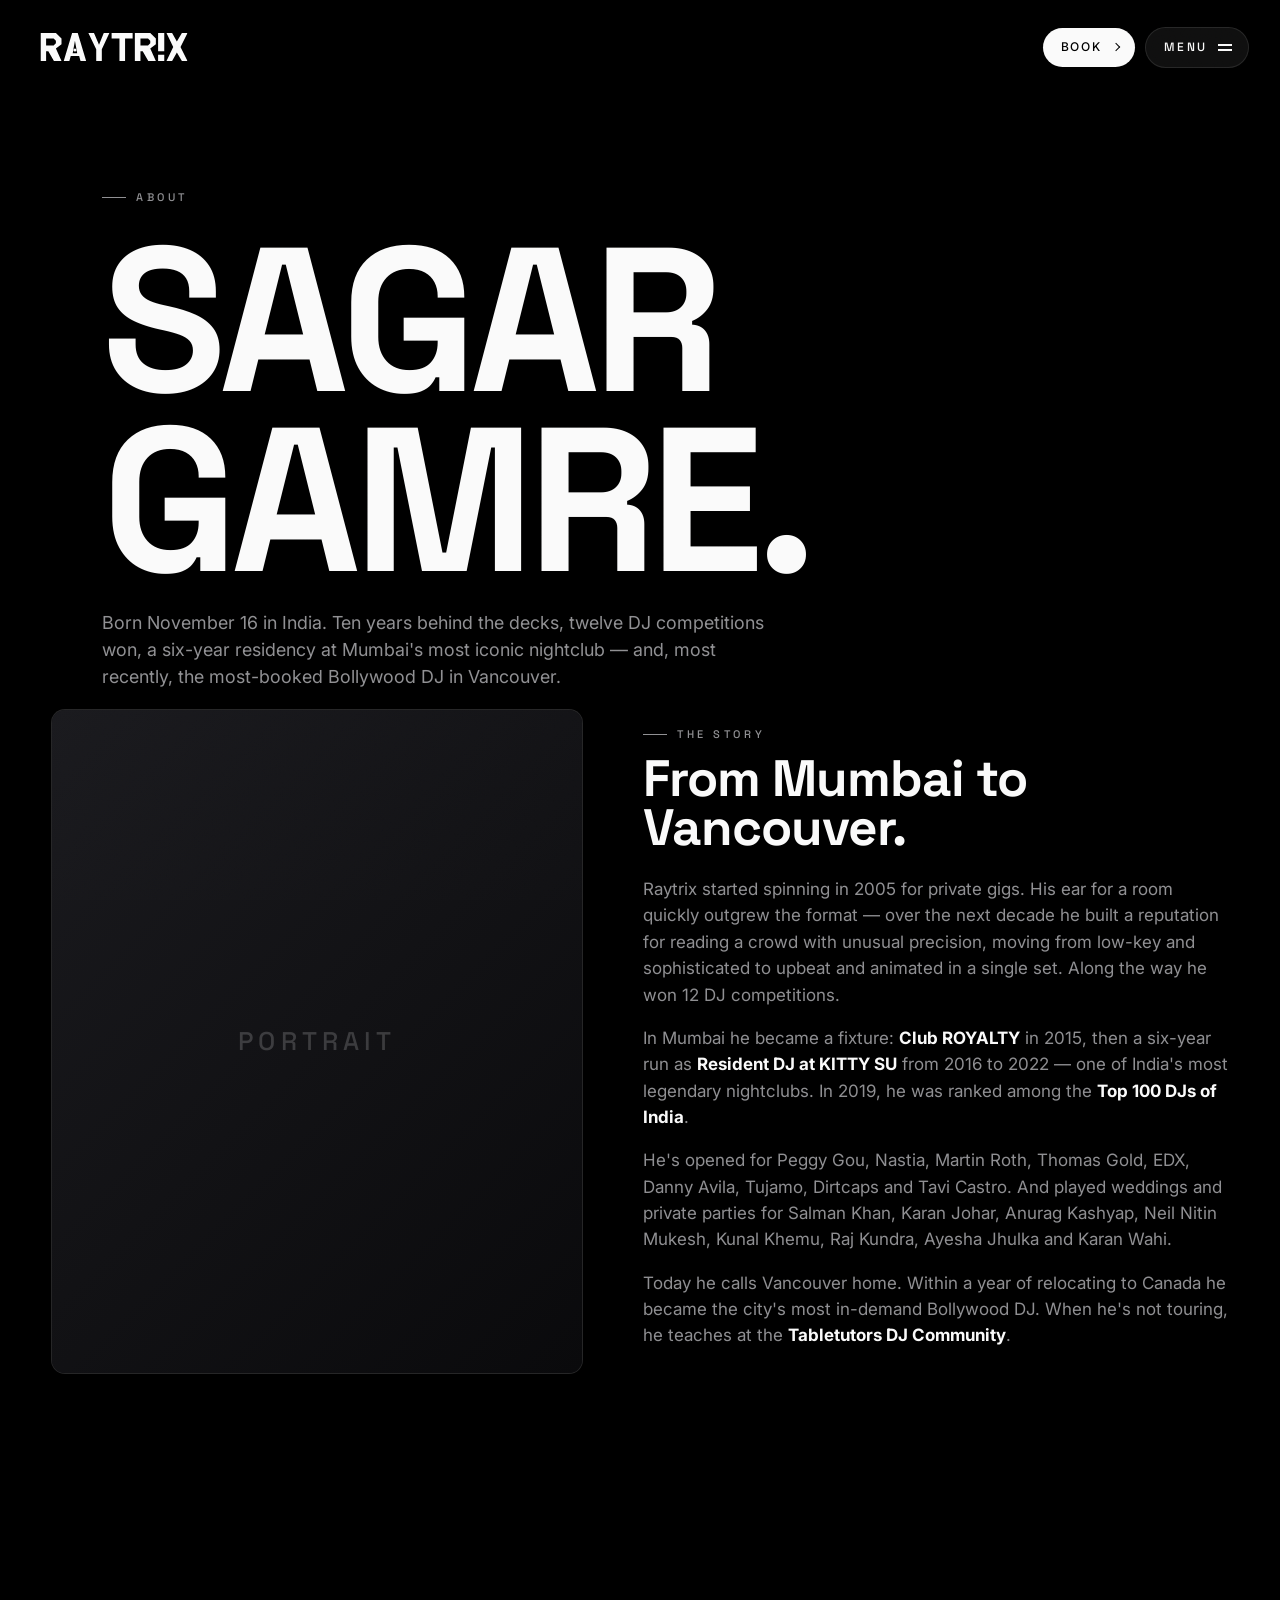
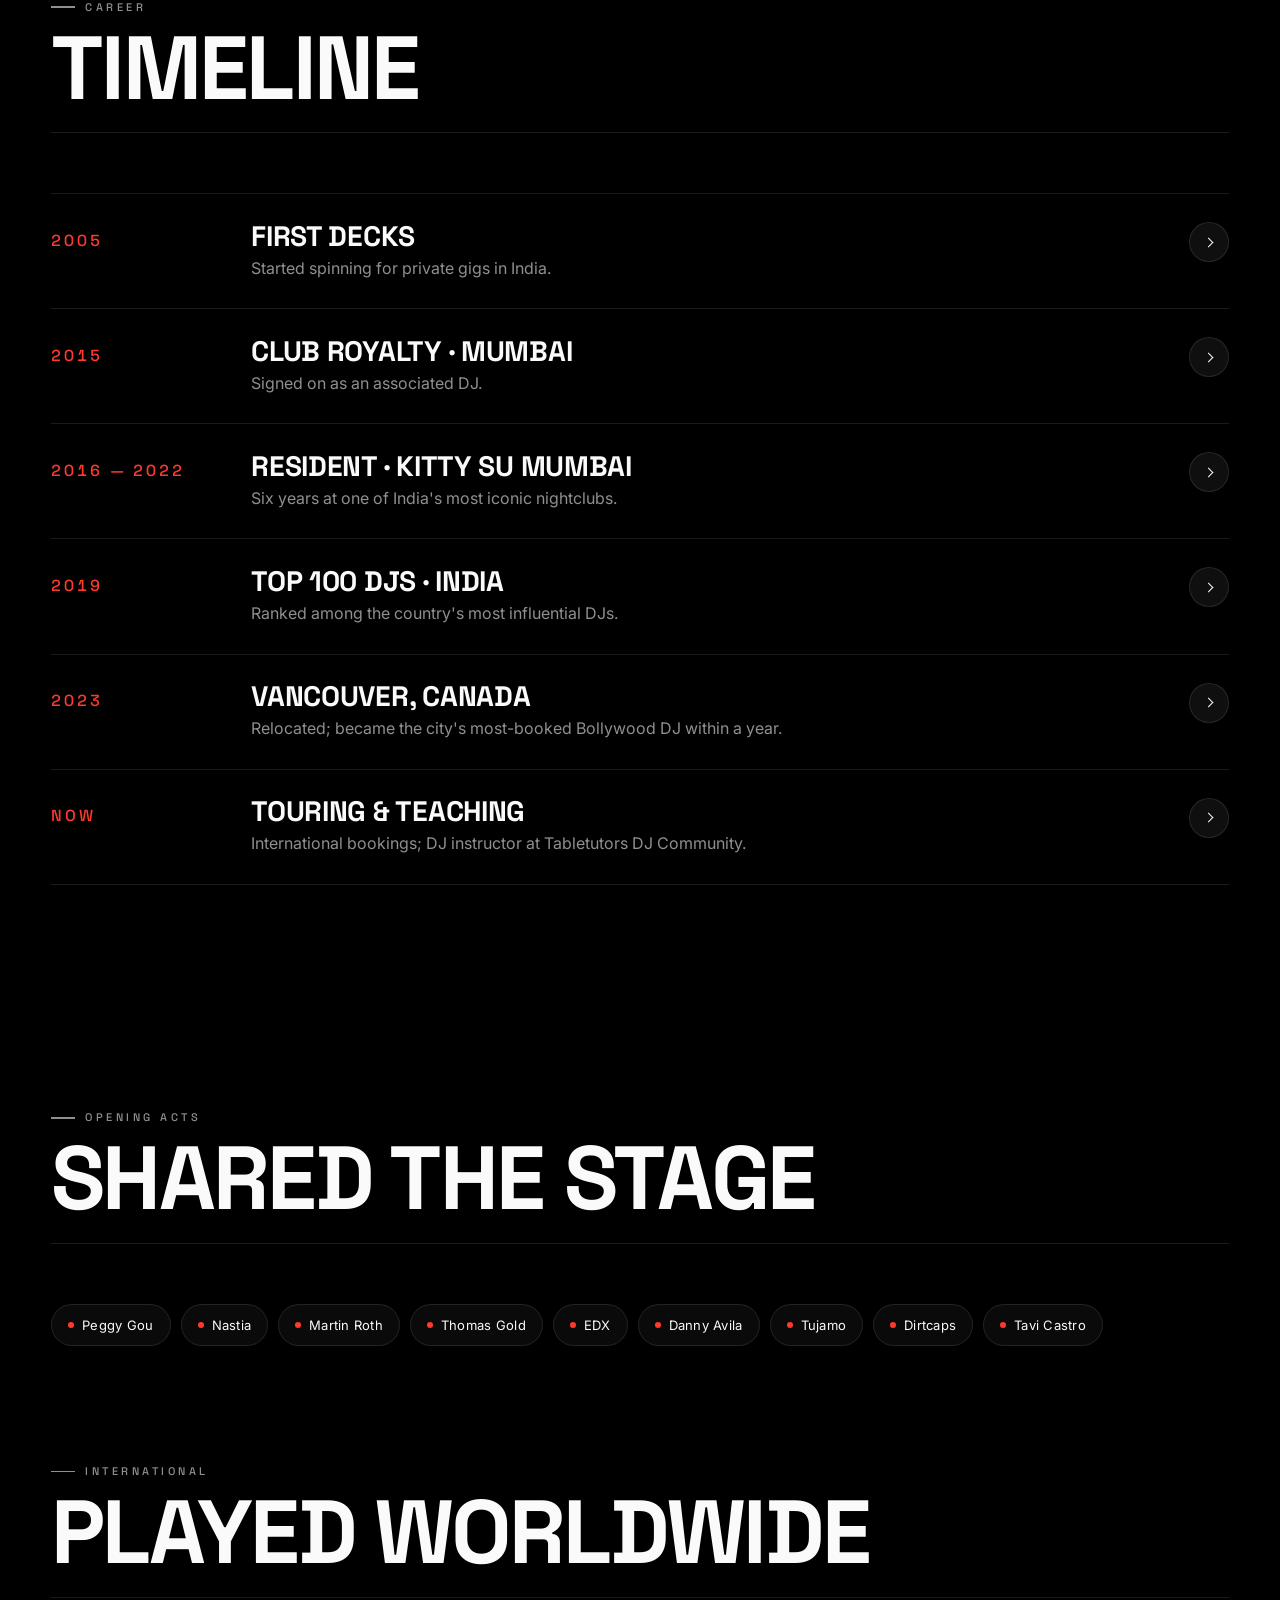
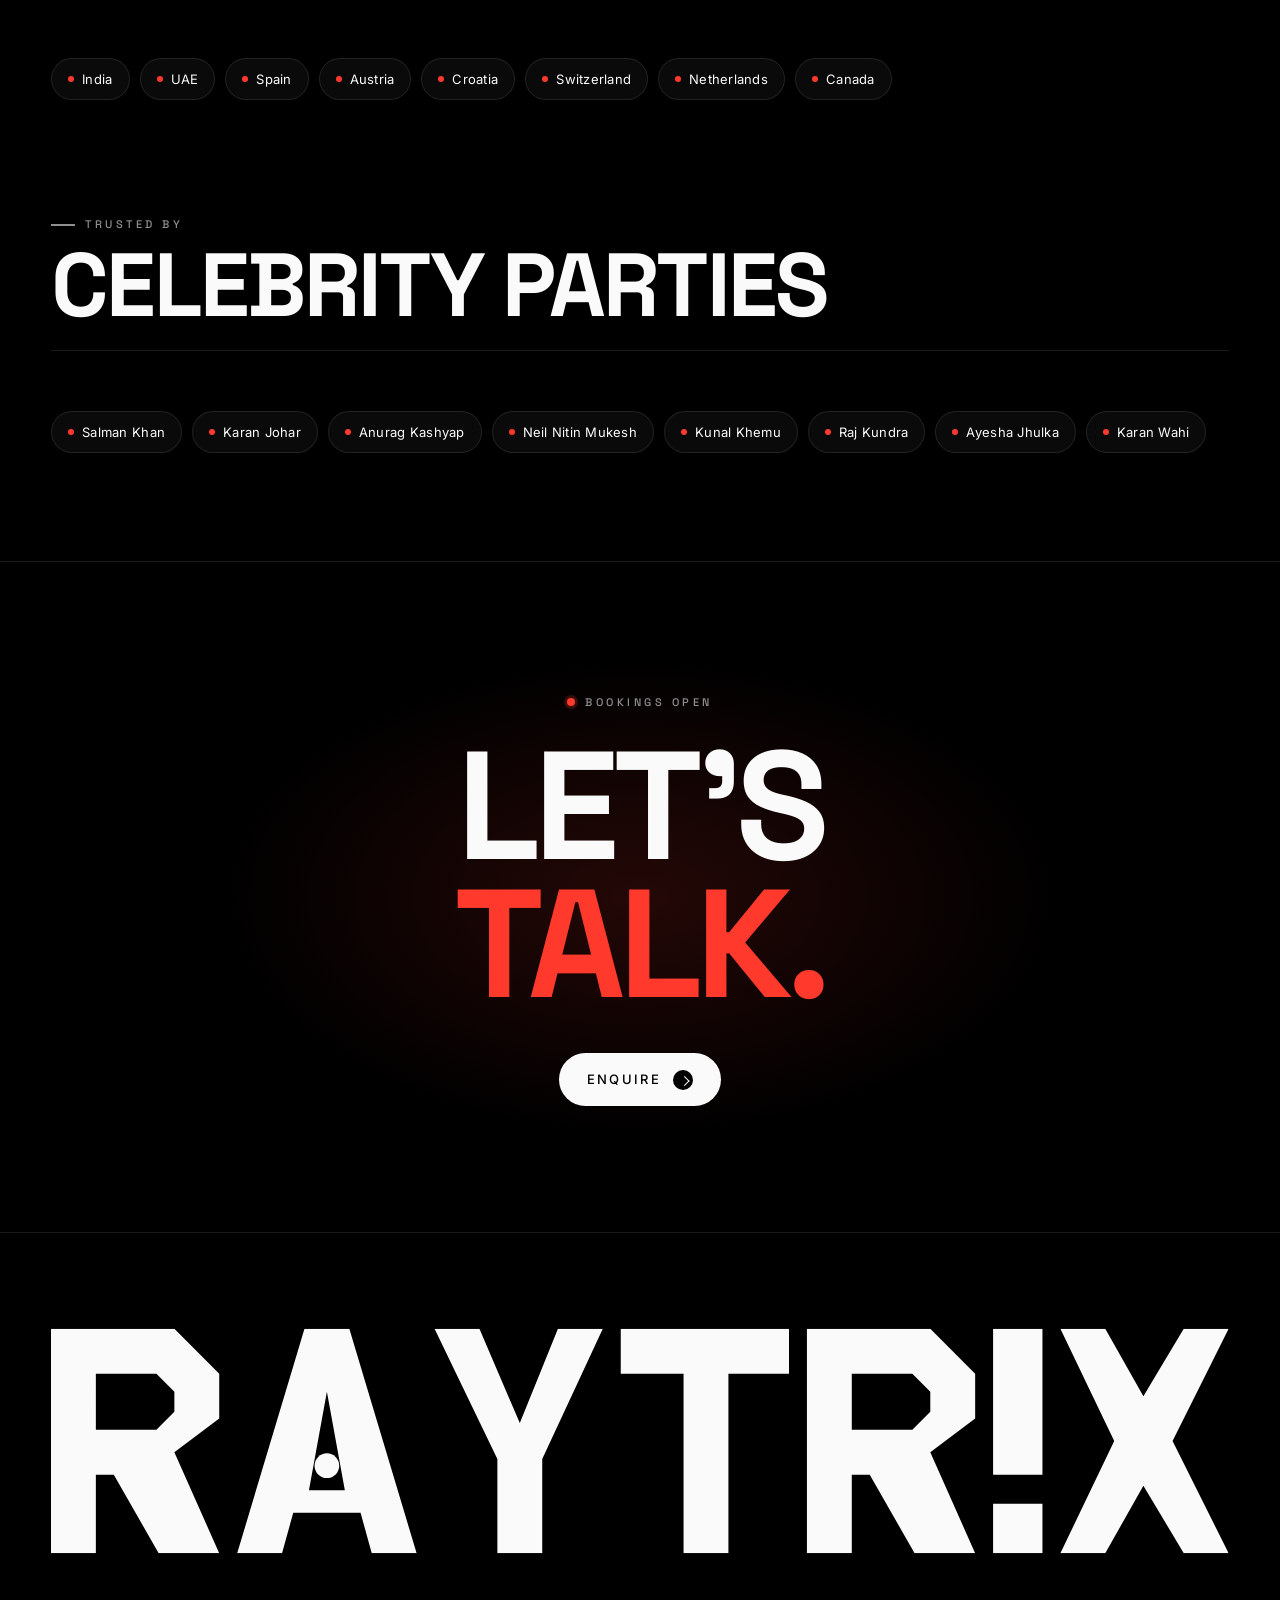
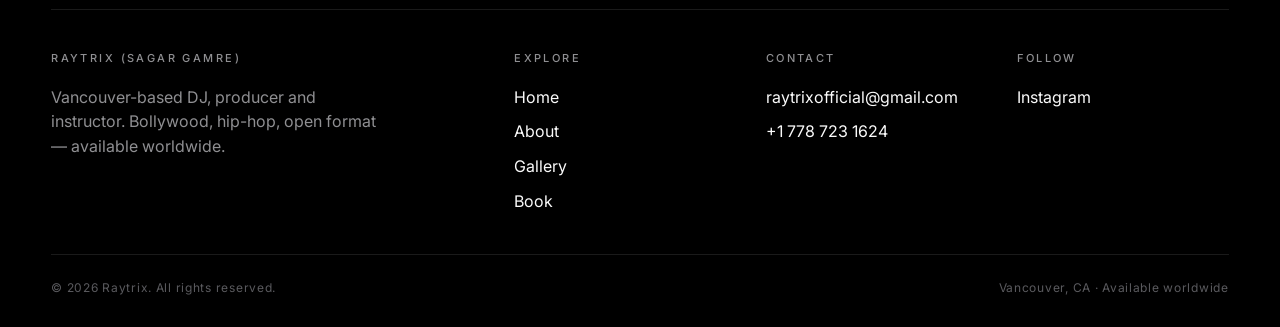
==== commit 28b1d7ae: "Refine dark design: remove theme toggle, blend nav, redesign music cards Per client feedback on the " ====
--- a/about.html
+++ b/about.html
@@ -9,16 +9,6 @@
   <link rel="preconnect" href="https://fonts.googleapis.com" />
   <link rel="preconnect" href="https://fonts.gstatic.com" crossorigin />
   <link href="https://fonts.googleapis.com/css2?family=Inter:wght@400;500;600&family=Space+Grotesk:wght@400;500;700&display=swap" rel="stylesheet" />
-
-  <script>
-    (function () {
-      try {
-        if (localStorage.getItem("raytrix-theme") === "dark") {
-          document.documentElement.setAttribute("data-theme", "dark");
-        }
-      } catch (e) {}
-    })();
-  </script>
 
   <link rel="stylesheet" href="assets/css/style.css" />
 </head>
@@ -44,15 +34,6 @@
     </a>
     <div class="nav__right">
       <a href="contact.html" class="nav__pill">Book <span class="arr"></span></a>
-      <button class="nav__theme" aria-label="Switch to dark mode" title="Toggle theme">
-        <svg class="icon-sun" viewBox="0 0 24 24" fill="none" stroke="currentColor" stroke-width="1.8" stroke-linecap="round" stroke-linejoin="round">
-          <circle cx="12" cy="12" r="4.5"/>
-          <path d="M12 2.5v2.5M12 19v2.5M4.6 4.6l1.8 1.8M17.6 17.6l1.8 1.8M2.5 12H5M19 12h2.5M4.6 19.4l1.8-1.8M17.6 6.4l1.8-1.8"/>
-        </svg>
-        <svg class="icon-moon" viewBox="0 0 24 24" fill="none" stroke="currentColor" stroke-width="1.8" stroke-linecap="round" stroke-linejoin="round">
-          <path d="M20 14.5A8.5 8.5 0 1 1 9.5 4a6.8 6.8 0 0 0 10.5 10.5z"/>
-        </svg>
-      </button>
       <button class="nav__menu" aria-label="Open menu">
         <span class="label label-open">Menu</span>
         <span class="label label-close">Close</span>
--- a/assets/css/style.css
+++ b/assets/css/style.css
@@ -1,35 +1,10 @@
 /* =====================================================
-   RAYTR!X — DJ-industry build, light default / dark toggle
+   RAYTR!X — DJ-industry build, dark cinematic only
    Mood board: R3HAB, Jauz, Oliver Heldens, W&W, Skrillex,
-   Martin Garrix / Tomorrowland, James Hype
-   Hero and the video lightbox stay a fixed dark "cinema"
-   palette in both themes (video/media legibility) —
-   everything else follows the toggle via tokens below.
+   Martin Garrix / Tomorrowland, James Hype — with Indian /
+   Bollywood design touches (jali lattice, marigold gold).
    ===================================================== */
 :root {
-  /* Light (default) */
-  --bg:       #ffffff;
-  --elev:     #f4f4f3;
-  --elev-2:   #eaeae8;
-  --fg:       #0d0d0f;
-  --muted:    #68686c;
-  --dim:      #a5a5a9;
-  --line:     rgba(13,13,15,0.11);
-  --line-2:   rgba(13,13,15,0.05);
-  --accent:   #ff3a2d;
-  --fg-rgb:   13,13,15;
-  --bg-rgb:   255,255,255;
-
-  --font-display: "Space Grotesk", ui-sans-serif, system-ui, sans-serif;
-  --font-body:    "Inter", ui-sans-serif, system-ui, -apple-system, "Segoe UI", Roboto, sans-serif;
-
-  --max: 1440px;
-  --pad: clamp(20px, 4vw, 56px);
-  --ease: cubic-bezier(0.22, 1, 0.36, 1);
-  --ease-menu: cubic-bezier(0.7, 0, 0.3, 1);
-}
-
-:root[data-theme="dark"] {
   --bg:       #000;
   --elev:     #0d0d0f;
   --elev-2:   #16161a;
@@ -39,14 +14,29 @@
   --line:     rgba(255,255,255,0.10);
   --line-2:   rgba(255,255,255,0.05);
   --accent:   #ff3a2d;
+  --gold:     #d9a441;
   --fg-rgb:   250,250,250;
   --bg-rgb:   0,0,0;
+
+  --font-display: "Space Grotesk", ui-sans-serif, system-ui, sans-serif;
+  --font-body:    "Inter", ui-sans-serif, system-ui, -apple-system, "Segoe UI", Roboto, sans-serif;
+
+  --max: 1440px;
+  --pad: clamp(20px, 4vw, 56px);
+  --ease: cubic-bezier(0.22, 1, 0.36, 1);
+  --ease-menu: cubic-bezier(0.7, 0, 0.3, 1);
 }
 
 * { box-sizing: border-box; }
-html { -webkit-text-size-adjust: 100%; scroll-behavior: smooth; }
+html {
+  -webkit-text-size-adjust: 100%;
+  scroll-behavior: smooth;
+  max-width: 100%;
+  overflow-x: hidden;
+}
 body {
   margin: 0;
+  max-width: 100%;
   background: var(--bg);
   color: var(--fg);
   font-family: var(--font-body);
@@ -57,6 +47,7 @@
   text-rendering: optimizeLegibility;
 }
 img { max-width: 100%; display: block; }
+figure, blockquote { margin: 0; }
 a { color: inherit; text-decoration: none; }
 button { font: inherit; cursor: pointer; background: none; border: none; color: inherit; padding: 0; }
 ::selection { background: var(--accent); color: #fff; }
@@ -77,12 +68,12 @@
 .logo-mark--footer { width: 100%; height: clamp(80px, 20vw, 340px); }
 
 /* ---------- Typography ---------- */
-h1, h2, h3, h4 { margin: 0; font-family: var(--font-display); font-weight: 700; letter-spacing: -0.02em; line-height: 0.95; }
+h1, h2, h3, h4 { margin: 0; font-family: var(--font-display); font-weight: 700; letter-spacing: -0.02em; line-height: 0.95; overflow-wrap: normal; }
 .display {
   font-family: var(--font-display); font-weight: 700; letter-spacing: -0.035em;
   line-height: 0.88; text-transform: uppercase; text-wrap: balance;
 }
-.h-xxl { font-size: clamp(72px, 16vw, 260px); }
+.h-xxl { font-size: clamp(68px, 16vw, 260px); overflow-wrap: break-word; }
 .h-xl  { font-size: clamp(56px, 10vw, 180px); }
 .h-lg  { font-size: clamp(44px, 7vw, 120px); }
 .h-md  { font-size: clamp(32px, 4vw, 64px); }
@@ -109,26 +100,32 @@
   top: 16px; left: 16px; right: 16px;
   z-index: 50;
   display: flex; align-items: center; justify-content: space-between;
+  gap: 12px;
   padding: 10px 14px 10px 22px;
-  background: rgba(var(--bg-rgb), 0.6);
-  border: 1px solid var(--line);
+  background: transparent;
+  border: 1px solid transparent;
   border-radius: 999px;
+  backdrop-filter: none;
+  -webkit-backdrop-filter: none;
+  overflow: hidden;
+  max-width: calc(100vw - 32px);
+  transition: background 0.35s var(--ease), border-color 0.35s var(--ease), backdrop-filter 0.35s var(--ease), transform 0.35s var(--ease);
+}
+.nav.scrolled {
+  background: rgba(var(--bg-rgb), 0.7);
+  border-color: var(--line);
   backdrop-filter: blur(18px);
   -webkit-backdrop-filter: blur(18px);
-  transition: background 0.35s var(--ease), transform 0.35s var(--ease);
-}
-.nav.scrolled { background: rgba(var(--bg-rgb), 0.88); }
+}
 .nav__logo {
   display: inline-flex; align-items: center;
   height: 26px;
+  min-width: 0;
+  flex-shrink: 0;
   color: var(--fg);
 }
-.nav__right { display: flex; align-items: center; gap: 10px; }
-@media (max-width: 420px) {
-  .nav__right { gap: 6px; }
-  .nav__pill { padding: 9px 13px; font-size: 11px; }
-  .nav__menu { padding: 9px 12px 9px 13px; }
-}
+.nav__logo .logo-mark--nav { flex-shrink: 0; }
+.nav__right { display: flex; align-items: center; gap: 10px; flex-shrink: 0; }
 
 .nav__pill {
   display: inline-flex; align-items: center; gap: 10px;
@@ -141,21 +138,20 @@
 .nav__pill:hover { background: var(--accent); color: #fff; }
 .nav__pill .arr { display: inline-block; width: 6px; height: 6px; border-top: 1.5px solid currentColor; border-right: 1.5px solid currentColor; transform: rotate(45deg); margin-left: 2px; }
 
-/* Theme toggle — sun / moon icon swap */
-.nav__theme {
-  display: inline-grid; place-items: center;
-  width: 40px; height: 40px;
-  background: rgba(var(--fg-rgb), 0.06);
-  border: 1px solid var(--line);
-  border-radius: 50%;
-  color: var(--fg);
-  transition: background 0.25s var(--ease), color 0.25s var(--ease);
-}
-.nav__theme:hover { background: var(--fg); color: var(--bg); }
-.nav__theme svg { width: 17px; height: 17px; }
-.nav__theme .icon-moon { display: none; }
-:root[data-theme="dark"] .nav__theme .icon-sun { display: none; }
-:root[data-theme="dark"] .nav__theme .icon-moon { display: block; }
+/* Responsive nav overrides — placed after the base rules above so they
+   actually win the cascade at equal specificity. */
+@media (max-width: 640px) {
+  /* Book is still reachable as the 4th item in the fullscreen menu, so
+     the nav pill can drop it here to keep the bar from ever overflowing. */
+  .nav__pill { display: none; }
+}
+@media (max-width: 480px) {
+  .nav { padding: 8px 10px 8px 16px; gap: 8px; }
+  .nav__right { gap: 6px; }
+  .nav__logo { height: 22px; }
+  .logo-mark--nav { width: 118px; height: 22px; }
+  .nav__menu { padding: 9px 12px 9px 13px; font-size: 11px; letter-spacing: 0.16em; gap: 7px; }
+}
 
 /* MENU text label */
 .nav__menu {
@@ -188,7 +184,7 @@
   position: fixed; inset: 0; z-index: 45;
   background: var(--bg);
   display: grid;
-  grid-template-columns: 1fr 1.2fr;
+  grid-template-columns: minmax(0, 1fr) minmax(0, 1.2fr);
   padding: 100px var(--pad) 80px;
   gap: 60px;
   opacity: 0; pointer-events: none;
@@ -197,6 +193,7 @@
 body.menu-open .menu-overlay { opacity: 1; pointer-events: auto; }
 
 .menu-overlay__photo {
+  margin: 0;
   align-self: center;
   aspect-ratio: 3/4;
   max-height: 72vh;
@@ -227,7 +224,7 @@
 .menu-overlay__nav { align-self: center; display: flex; flex-direction: column; }
 .menu-item {
   display: grid;
-  grid-template-columns: 60px 1fr auto;
+  grid-template-columns: 60px minmax(0, 1fr) auto;
   align-items: center;
   gap: 24px;
   padding: 26px 8px 26px 0;
@@ -256,19 +253,23 @@
 
 .menu-overlay__foot {
   position: absolute; bottom: 30px; left: var(--pad); right: var(--pad);
-  display: flex; justify-content: space-between; align-items: center;
+  display: flex; flex-wrap: wrap; justify-content: space-between; align-items: center; gap: 10px 20px;
   padding-top: 20px;
   font-size: 11px; letter-spacing: 0.24em; text-transform: uppercase; color: var(--muted);
   border-top: 1px solid var(--line);
 }
-.menu-overlay__socials { display: flex; gap: 24px; }
+.menu-overlay__socials { display: flex; flex-wrap: wrap; gap: 16px 24px; }
 .menu-overlay__socials a:hover { color: var(--fg); }
 
 @media (max-width: 900px) {
-  .menu-overlay { grid-template-columns: 1fr; padding-top: 90px; overflow-y: auto; }
-  .menu-overlay__photo { max-height: 32vh; aspect-ratio: 16/10; }
-  .menu-item { padding: 20px 8px; grid-template-columns: 40px 1fr auto; gap: 14px; }
+  .menu-overlay { grid-template-columns: minmax(0, 1fr); padding-top: 90px; overflow-y: auto; }
+  .menu-overlay__photo { max-height: none; aspect-ratio: 16/9; }
+  .menu-item { padding: 20px 8px; grid-template-columns: 40px minmax(0, 1fr) auto; gap: 14px; }
   .menu-item__sub { display: none; }
+}
+@media (max-width: 480px) {
+  .menu-overlay__foot { position: static; margin-top: 24px; font-size: 10px; letter-spacing: 0.14em; }
+  .menu-overlay__socials { gap: 10px 16px; }
 }
 
 /* ---------- Hero (video-first, W&W style) ---------- */
@@ -333,21 +334,6 @@
   to   { opacity: 1; transform: translate(-50%,-50%) scale(1); }
 }
 
-.hero__play {
-  position: absolute; top: calc(44% + 90px); left: 50%; transform: translate(-50%,0);
-  z-index: 4;
-  width: 74px; height: 74px; border-radius: 50%;
-  background: rgba(255,255,255,0.12);
-  color: #fff;
-  display: grid; place-items: center;
-  border: 1px solid rgba(255,255,255,0.35);
-  backdrop-filter: blur(12px);
-  cursor: pointer;
-  transition: background 0.3s var(--ease), border-color 0.3s var(--ease), transform 0.3s var(--ease);
-}
-.hero__play:hover { background: var(--accent); border-color: var(--accent); transform: translate(-50%,0) scale(1.06); }
-.hero__play::before { content: ""; width: 0; height: 0; border-left: 16px solid currentColor; border-top: 10px solid transparent; border-bottom: 10px solid transparent; margin-left: 5px; }
-
 .hero__sound {
   position: absolute; left: 24px; bottom: 100px; z-index: 4;
   width: 48px; height: 84px; border-radius: 999px;
@@ -410,18 +396,24 @@
 }
 .hero-intro__grid {
   max-width: var(--max); margin: 0 auto;
-  display: grid; grid-template-columns: 1fr 1fr; gap: 60px; align-items: end;
+  display: grid; grid-template-columns: minmax(0, 1fr) minmax(0, 1fr); gap: 60px; align-items: end;
 }
 .hero-intro__title {
   font-family: var(--font-display); font-weight: 700;
-  font-size: clamp(56px, 9vw, 160px);
+  font-size: clamp(42px, 9vw, 160px);
   line-height: 0.86; letter-spacing: -0.04em; text-transform: uppercase;
+  overflow-wrap: break-word;
 }
 .hero-intro__title .accent { color: var(--accent); }
+.hero-intro__title-sub {
+  display: block; font-family: var(--font-body); font-weight: 500;
+  font-size: clamp(16px, 2vw, 22px); line-height: 1.3; letter-spacing: 0;
+  text-transform: none; color: var(--muted); margin-top: 16px;
+}
 .hero-intro__meta { color: var(--muted); font-size: 17px; line-height: 1.55; max-width: 44ch; }
 .hero-intro__meta strong { color: var(--fg); font-weight: 500; }
 .hero-intro__cta { display: flex; gap: 12px; flex-wrap: wrap; margin-top: 20px; }
-@media (max-width: 800px) { .hero-intro__grid { grid-template-columns: 1fr; gap: 30px; } }
+@media (max-width: 800px) { .hero-intro__grid { grid-template-columns: minmax(0, 1fr); gap: 30px; } }
 
 /* ---------- Page hero (about / gallery / book) ---------- */
 .page-hero { padding: 180px var(--pad) 0; }
@@ -431,7 +423,7 @@
 .section { padding: clamp(80px, 12vh, 160px) 0; position: relative; }
 .section--tight { padding: clamp(48px, 8vh, 90px) 0; }
 .section__head {
-  display: grid; grid-template-columns: 1fr auto; gap: 40px; align-items: end;
+  display: grid; grid-template-columns: minmax(0, 1fr) auto; gap: 40px; align-items: end;
   margin-bottom: 60px;
   padding-bottom: 24px;
   border-bottom: 1px solid var(--line);
@@ -443,7 +435,7 @@
 }
 .section__head .more:hover { color: var(--fg); }
 .section__head .more::after { content: "→"; }
-@media (max-width: 700px) { .section__head { grid-template-columns: 1fr; align-items: start; } }
+@media (max-width: 700px) { .section__head { grid-template-columns: minmax(0, 1fr); align-items: start; } }
 
 /* ---------- FEATURED SHOW (Martin Garrix / Tomorrowland style) ---------- */
 .featured {
@@ -454,18 +446,18 @@
   background: var(--elev);
 }
 .featured::before {
+  /* Jali lattice — the pierced-stone screen pattern from Mughal/Indo-Islamic
+     architecture (Jali work), rendered as a repeating geometric tile. A
+     quiet nod to the client's Mumbai roots, not a literal cross/plus grid. */
   content: "";
   position: absolute; inset: 0; z-index: -1; opacity: 0.5;
-  background-image: url("data:image/svg+xml;utf8,<svg xmlns='http://www.w3.org/2000/svg' width='36' height='36' viewBox='0 0 36 36'><g fill='rgba(13,13,15,0.16)'><path d='M17 8h2v6h6v2h-6v6h-2v-6h-6v-2h6z'/></g></svg>");
-  background-size: 36px 36px;
+  background-image: url("data:image/svg+xml;utf8,<svg xmlns='http://www.w3.org/2000/svg' width='48' height='48' viewBox='0 0 48 48'><g fill='none' stroke='rgba(217,164,65,0.35)' stroke-width='1'><path d='M24 2 L44 24 L24 46 L4 24 Z'/><circle cx='24' cy='24' r='9'/><path d='M24 15 L33 24 L24 33 L15 24 Z'/></g></svg>");
+  background-size: 48px 48px;
   mask-image: radial-gradient(ellipse 70% 60% at 50% 50%, #000 40%, transparent 100%);
   -webkit-mask-image: radial-gradient(ellipse 70% 60% at 50% 50%, #000 40%, transparent 100%);
 }
-:root[data-theme="dark"] .featured::before {
-  background-image: url("data:image/svg+xml;utf8,<svg xmlns='http://www.w3.org/2000/svg' width='36' height='36' viewBox='0 0 36 36'><g fill='rgba(255,255,255,0.18)'><path d='M17 8h2v6h6v2h-6v6h-2v-6h-6v-2h6z'/></g></svg>");
-}
 .featured__grid {
-  display: grid; grid-template-columns: 0.9fr 1.2fr; gap: 30px;
+  display: grid; grid-template-columns: minmax(0, 0.9fr) minmax(0, 1.2fr); gap: 30px;
   align-items: stretch;
   max-width: var(--max); margin: 0 auto; padding: 0 var(--pad);
 }
@@ -520,78 +512,83 @@
 .featured__media:hover img, .featured__media:hover video, .featured__media:hover .tile { transform: scale(1.04); filter: brightness(0.85); }
 .featured__media .play-btn { width: 74px; height: 74px; }
 @media (max-width: 900px) {
-  .featured__grid { grid-template-columns: 1fr; }
+  .featured__grid { grid-template-columns: minmax(0, 1fr); }
   .featured__card { min-height: auto; padding: 30px; }
 }
 
-/* ---------- STATUS STRIP — one slim line, three facts, nothing more ---------- */
-.status-strip {
-  border-block: 1px solid var(--line);
-  padding: 22px 0;
-}
-.status-strip__row {
-  display: flex;
-  flex-wrap: wrap;
-  gap: 40px 56px;
-}
-.status-strip__item {
-  display: flex;
-  flex-direction: column;
-  gap: 8px;
-  color: var(--fg);
-  transition: opacity 0.25s var(--ease);
-}
-.status-strip__item:hover { opacity: 0.7; }
-.status-strip__val {
-  font-family: var(--font-display); font-weight: 500;
-  font-size: clamp(15px, 1.4vw, 18px);
-  letter-spacing: -0.01em;
-}
-@media (max-width: 700px) { .status-strip__row { gap: 20px 32px; } }
-
-/* ---------- MUSIC cards (Jauz-style) ---------- */
+/* ---------- MUSIC cards (Jauz-style, with a vinyl-reveal hover) ---------- */
 .music-row {
-  display: grid; grid-template-columns: repeat(3, 1fr); gap: 24px;
+  display: grid; grid-template-columns: repeat(3, minmax(0, 1fr)); gap: 24px;
 }
 .music-card { position: relative; }
+.music-card__num {
+  display: block; margin-bottom: 12px;
+  font-family: var(--font-display); font-weight: 700; font-size: 12px;
+  letter-spacing: 0.22em; color: var(--dim);
+  font-variant-numeric: tabular-nums;
+}
 .music-card__art {
   position: relative;
   aspect-ratio: 1/1;
+  overflow: visible;
+}
+.music-card__vinyl {
+  position: absolute; inset: 0;
+  border-radius: 50%;
+  background:
+    radial-gradient(circle at 50% 50%, var(--gold) 0 4%, #0a0a0c 4.2% 5.2%, transparent 5.4%),
+    repeating-radial-gradient(circle at 50% 50%, #1b1b1e 0 2px, #101012 2px 4px);
+  box-shadow: 0 16px 34px rgba(0,0,0,0.55);
+  transform: translate(8%, 6%) scale(0.9);
+  opacity: 0;
+  transition: transform 0.55s var(--ease), opacity 0.55s var(--ease);
+}
+.music-card:hover .music-card__vinyl { opacity: 1; transform: translate(14%, 10%) scale(1); }
+.music-card__cover {
+  position: relative;
+  width: 100%; height: 100%;
   background: var(--elev);
   border: 1px solid var(--line);
   border-radius: 12px;
   overflow: hidden;
   transition: transform 0.5s var(--ease);
 }
-.music-card:hover .music-card__art { transform: translateY(-4px); }
-.music-card__art img,
-.music-card__art video { width: 100%; height: 100%; object-fit: cover; }
-.music-card__art .tile { width: 100%; height: 100%; }
+.music-card:hover .music-card__cover { transform: translate(-6%, -4%); }
+.music-card__cover img,
+.music-card__cover video { width: 100%; height: 100%; object-fit: cover; }
+.music-card__cover .tile { width: 100%; height: 100%; }
+.music-card__play {
+  position: absolute; top: 50%; left: 50%; transform: translate(-50%, -50%) scale(0.8);
+  width: 56px; height: 56px;
+  border-radius: 50%;
+  background: rgba(var(--bg-rgb), 0.6);
+  border: 1px solid var(--gold);
+  display: flex; align-items: center; justify-content: center;
+  opacity: 0;
+  transition: opacity 0.35s var(--ease), transform 0.35s var(--ease);
+  z-index: 2;
+}
+.music-card__play::before {
+  content: ""; width: 0; height: 0;
+  border-left: 14px solid var(--gold);
+  border-top: 9px solid transparent; border-bottom: 9px solid transparent;
+  margin-left: 4px;
+}
+.music-card:hover .music-card__play { opacity: 1; transform: translate(-50%, -50%) scale(1); }
 .music-card__title {
-  margin-top: 18px;
+  margin-top: 24px;
   font-family: var(--font-display); font-weight: 700;
   font-size: clamp(20px, 2vw, 28px); text-transform: uppercase; letter-spacing: -0.01em; line-height: 1.05;
 }
 .music-card__meta { margin-top: 6px; color: var(--muted); font-size: 13px; letter-spacing: 0.14em; text-transform: uppercase; }
-.music-card__listen {
-  display: inline-flex; align-items: center; gap: 10px;
-  margin-top: 16px;
-  padding: 10px 20px;
-  border: 1px solid var(--line);
-  border-radius: 999px;
-  font-size: 12px; letter-spacing: 0.18em; text-transform: uppercase; color: var(--fg);
-  transition: background 0.3s var(--ease), color 0.3s var(--ease), border-color 0.3s var(--ease);
-}
-.music-card__listen::before { content: ""; width: 0; height: 0; border-left: 8px solid currentColor; border-top: 5px solid transparent; border-bottom: 5px solid transparent; }
-.music-card__listen:hover { background: var(--fg); color: var(--bg); border-color: var(--fg); }
-@media (max-width: 900px) { .music-row { grid-template-columns: 1fr 1fr; } }
-@media (max-width: 600px) { .music-row { grid-template-columns: 1fr; } }
+@media (max-width: 900px) { .music-row { grid-template-columns: minmax(0, 1fr) minmax(0, 1fr); } }
+@media (max-width: 600px) { .music-row { grid-template-columns: minmax(0, 1fr); } }
 
 /* ---------- TOUR DATES (R3HAB-style list) ---------- */
 .tour-list { border-top: 1px solid var(--line); }
 .tour-row {
   display: grid;
-  grid-template-columns: 100px 1fr 1.4fr 160px;
+  grid-template-columns: 100px minmax(0, 1fr) minmax(0, 1.4fr) 160px;
   align-items: center;
   padding: 26px 0;
   border-bottom: 1px solid var(--line);
@@ -621,7 +618,7 @@
 .tour-row:hover .tour-row__cta { background: var(--fg); color: var(--bg); border-color: var(--fg); }
 .tour-row__cta::after { content: "→"; }
 @media (max-width: 800px) {
-  .tour-row { grid-template-columns: 90px 1fr; grid-template-rows: auto auto; gap: 4px 20px; }
+  .tour-row { grid-template-columns: 90px minmax(0, 1fr); grid-template-rows: auto auto; gap: 4px 20px; }
   .tour-row__venue { grid-column: 2; color: var(--muted); }
   .tour-row__cta { grid-column: 1 / -1; justify-self: start; margin-top: 10px; }
 }
@@ -636,10 +633,11 @@
 .reel img, .reel video, .reel .tile { width: 100%; height: 100%; object-fit: cover; display: block; transition: transform 0.9s var(--ease), filter 0.5s var(--ease); }
 .reel:hover img, .reel:hover video, .reel:hover .tile { transform: scale(1.04); filter: brightness(0.85); }
 .reel__overlay {
-  position: absolute; inset: 0; display: flex; align-items: flex-end; justify-content: space-between;
+  position: absolute; inset: 0; display: flex; flex-wrap: wrap; align-items: flex-end; justify-content: space-between; gap: 10px;
   padding: 32px; z-index: 2; pointer-events: none; color: #fff;
   background: linear-gradient(180deg, rgba(0,0,0,0.15) 0%, transparent 40%, rgba(0,0,0,0.7) 100%);
 }
+@media (max-width: 480px) { .reel__overlay { padding: 18px; } }
 .reel__title { font-family: var(--font-display); font-weight: 700; text-transform: uppercase; font-size: clamp(24px, 3vw, 40px); letter-spacing: -0.02em; line-height: 1; }
 .reel__meta { display: block; font-size: 11px; letter-spacing: 0.24em; text-transform: uppercase; opacity: 0.7; margin-top: 6px; }
 
@@ -658,7 +656,7 @@
 .play-btn--sm { width: 54px; height: 54px; }
 .play-btn--sm::before { border-left-width: 12px; border-top-width: 8px; border-bottom-width: 8px; margin-left: 4px; }
 
-.video-grid { display: grid; grid-template-columns: repeat(3, 1fr); gap: 18px; }
+.video-grid { display: grid; grid-template-columns: repeat(3, minmax(0, 1fr)); gap: 18px; }
 .video-card {
   position: relative; aspect-ratio: 4/5;
   border-radius: 12px; overflow: hidden; background: var(--elev);
@@ -669,22 +667,22 @@
 .video-card__body { position: absolute; left: 0; right: 0; bottom: 0; padding: 22px; z-index: 2; color: #fff; pointer-events: none; background: linear-gradient(180deg, transparent, rgba(0,0,0,0.8)); }
 .video-card__body h3 { font-family: var(--font-display); font-weight: 700; font-size: clamp(18px, 1.8vw, 24px); text-transform: uppercase; letter-spacing: -0.01em; }
 .video-card__body .meta { font-size: 11px; letter-spacing: 0.22em; text-transform: uppercase; opacity: 0.7; }
-@media (max-width: 800px) { .video-grid { grid-template-columns: 1fr; } }
+@media (max-width: 800px) { .video-grid { grid-template-columns: minmax(0, 1fr); } }
 
 /* ---------- Split (about + media) ---------- */
-.split { display: grid; grid-template-columns: 1fr 1.1fr; gap: 60px; align-items: center; }
+.split { display: grid; grid-template-columns: minmax(0, 1fr) minmax(0, 1.1fr); gap: 60px; align-items: center; }
 .split__media { aspect-ratio: 4/5; border-radius: 14px; overflow: hidden; background: var(--elev); border: 1px solid var(--line); }
 .split__media img, .split__media video, .split__media .tile { width: 100%; height: 100%; object-fit: cover; }
 .split .body p { color: var(--muted); font-size: 17px; line-height: 1.55; }
 .split .body p + p { margin-top: 14px; }
-@media (max-width: 900px) { .split { grid-template-columns: 1fr; gap: 40px; } }
+@media (max-width: 900px) { .split { grid-template-columns: minmax(0, 1fr); gap: 40px; } }
 
 /* ---------- Stats ---------- */
-.stats { display: grid; grid-template-columns: repeat(4, 1fr); gap: 24px; padding: 40px 0; border-block: 1px solid var(--line); }
+.stats { display: grid; grid-template-columns: repeat(4, minmax(0, 1fr)); gap: 24px; padding: 40px 0; border-block: 1px solid var(--line); }
 .stats .n { font-family: var(--font-display); font-weight: 700; font-size: clamp(48px, 6vw, 88px); line-height: 1; letter-spacing: -0.03em; font-variant-numeric: tabular-nums; }
 .stats .n .accent { color: var(--accent); }
 .stats .l { display: block; margin-top: 8px; color: var(--muted); font-size: 11px; letter-spacing: 0.24em; text-transform: uppercase; }
-@media (max-width: 800px) { .stats { grid-template-columns: 1fr 1fr; gap: 30px; } }
+@media (max-width: 800px) { .stats { grid-template-columns: minmax(0, 1fr) minmax(0, 1fr); gap: 30px; } }
 
 /* ---------- Marquee (subtle divider) ---------- */
 .marquee { overflow: hidden; padding: 22px 0; border-block: 1px solid var(--line); background: var(--elev); }
@@ -696,7 +694,7 @@
 
 /* ---------- Timeline ---------- */
 .timeline { list-style: none; padding: 0; margin: 0; border-top: 1px solid var(--line); }
-.timeline li { display: grid; grid-template-columns: 160px 1fr 60px; gap: 40px; padding: 28px 0; border-bottom: 1px solid var(--line); align-items: baseline; transition: padding 0.3s var(--ease), background 0.3s var(--ease); }
+.timeline li { display: grid; grid-template-columns: 160px minmax(0, 1fr) 60px; gap: 40px; padding: 28px 0; border-bottom: 1px solid var(--line); align-items: baseline; transition: padding 0.3s var(--ease), background 0.3s var(--ease); }
 .timeline li:hover { padding-inline: 16px; background: linear-gradient(90deg, rgba(var(--fg-rgb), 0.03), transparent); }
 .timeline .yr { font-family: var(--font-display); font-weight: 500; font-size: clamp(14px, 1.4vw, 16px); letter-spacing: 0.18em; text-transform: uppercase; color: var(--accent); font-variant-numeric: tabular-nums; }
 .timeline h4 { font-size: clamp(22px, 2.2vw, 32px); text-transform: uppercase; font-family: var(--font-display); font-weight: 700; letter-spacing: -0.01em; }
@@ -704,7 +702,7 @@
 .timeline .go { justify-self: end; width: 40px; height: 40px; border-radius: 50%; background: rgba(var(--fg-rgb), 0.06); color: var(--fg); display: grid; place-items: center; border: 1px solid var(--line); transition: transform 0.3s var(--ease), background 0.3s var(--ease); }
 .timeline li:hover .go { background: var(--accent); border-color: var(--accent); transform: rotate(-45deg); color: #fff; }
 .timeline .go::after { content: ""; width: 6px; height: 6px; border-top: 1.5px solid currentColor; border-right: 1.5px solid currentColor; transform: rotate(45deg); }
-@media (max-width: 700px) { .timeline li { grid-template-columns: 1fr; gap: 4px; } .timeline .go { display: none; } }
+@media (max-width: 700px) { .timeline li { grid-template-columns: minmax(0, 1fr); gap: 4px; } .timeline .go { display: none; } }
 
 /* ---------- Tag list ---------- */
 .tags { display: flex; flex-wrap: wrap; gap: 10px; }
@@ -731,11 +729,11 @@
 .tile--v { background: linear-gradient(135deg, #2b1030 0%, #0a0510 100%); color: rgba(200,120,220,0.35); }
 
 /* ---------- Booking form ---------- */
-.book { display: grid; grid-template-columns: 1.2fr 1fr; gap: 80px; align-items: start; }
-@media (max-width: 900px) { .book { grid-template-columns: 1fr; gap: 60px; } }
-.form { display: grid; gap: 24px; }
-.form .row { display: grid; grid-template-columns: 1fr 1fr; gap: 24px; }
-@media (max-width: 600px) { .form .row { grid-template-columns: 1fr; } }
+.book { display: grid; grid-template-columns: minmax(0, 1.2fr) minmax(0, 1fr); gap: 80px; align-items: start; }
+@media (max-width: 900px) { .book { grid-template-columns: minmax(0, 1fr); gap: 60px; } }
+.form { display: grid; grid-template-columns: minmax(0, 1fr); gap: 24px; }
+.form .row { display: grid; grid-template-columns: minmax(0, 1fr) minmax(0, 1fr); gap: 24px; }
+@media (max-width: 600px) { .form .row { grid-template-columns: minmax(0, 1fr); } }
 .field { display: flex; flex-direction: column; gap: 8px; }
 .field label { font-size: 11px; letter-spacing: 0.22em; text-transform: uppercase; color: var(--muted); font-weight: 500; }
 .field input, .field select, .field textarea {
@@ -756,7 +754,7 @@
   position: sticky; top: 100px;
 }
 .contact-card h3 { font-family: var(--font-display); font-weight: 700; text-transform: uppercase; font-size: clamp(28px, 3vw, 44px); letter-spacing: -0.02em; line-height: 0.95; margin-bottom: 24px; }
-.contact-card .line { display: grid; grid-template-columns: 84px 1fr; gap: 14px; align-items: center; padding: 16px 0; border-top: 1px solid var(--line); color: var(--fg); transition: color 0.25s var(--ease); }
+.contact-card .line { display: grid; grid-template-columns: 84px minmax(0, 1fr); gap: 14px; align-items: center; padding: 16px 0; border-top: 1px solid var(--line); color: var(--fg); overflow-wrap: anywhere; transition: color 0.25s var(--ease); }
 .contact-card .line:first-of-type { border-top: none; }
 .contact-card .line:hover { color: var(--accent); }
 .contact-card .line .lbl { color: var(--muted); font-size: 11px; letter-spacing: 0.22em; text-transform: uppercase; }
@@ -797,19 +795,20 @@
 /* ---------- Footer ---------- */
 .footer { padding: 80px var(--pad) 30px; }
 .footer__super { color: var(--fg); margin: 0 0 40px; }
-.footer__grid { display: grid; grid-template-columns: 2fr 1fr 1fr 1fr; gap: 40px; padding-top: 40px; border-top: 1px solid var(--line); }
+.footer__grid { display: grid; grid-template-columns: minmax(0, 2fr) minmax(0, 1fr) minmax(0, 1fr) minmax(0, 1fr); gap: 40px; padding-top: 40px; border-top: 1px solid var(--line); }
 .footer h5 { font-size: 11px; letter-spacing: 0.22em; text-transform: uppercase; color: var(--muted); margin: 0 0 18px; font-weight: 500; font-family: var(--font-body); }
-.footer ul { list-style: none; padding: 0; margin: 0; display: grid; gap: 10px; }
-.footer ul a { color: var(--fg); transition: color 0.2s var(--ease); }
+.footer ul { list-style: none; padding: 0; margin: 0; display: grid; grid-template-columns: minmax(0, 1fr); gap: 10px; }
+.footer ul a { color: var(--fg); overflow-wrap: anywhere; transition: color 0.2s var(--ease); }
 .footer ul a:hover { color: var(--accent); }
 .footer__intro p { color: var(--muted); max-width: 34ch; margin: 0; }
 .footer__bottom { display: flex; justify-content: space-between; align-items: center; margin-top: 40px; padding-top: 24px; border-top: 1px solid var(--line); color: var(--dim); font-size: 12px; letter-spacing: 0.06em; }
-@media (max-width: 800px) { .footer__grid { grid-template-columns: 1fr 1fr; } .footer__intro { grid-column: 1 / -1; } .footer__bottom { flex-direction: column; gap: 12px; text-align: center; } }
+@media (max-width: 800px) { .footer__grid { grid-template-columns: minmax(0, 1fr) minmax(0, 1fr); } .footer__intro { grid-column: 1 / -1; } .footer__bottom { flex-direction: column; gap: 12px; text-align: center; } }
 
 /* ---------- Lightbox (fixed dark media-viewer chrome, both themes) ---------- */
 .lightbox { position: fixed; inset: 0; z-index: 200; background: rgba(0,0,0,0.94); backdrop-filter: blur(16px); display: none; align-items: center; justify-content: center; padding: clamp(20px, 5vw, 60px); opacity: 0; transition: opacity 0.35s var(--ease); }
 .lightbox.is-open { display: flex; opacity: 1; }
 .lightbox__frame { position: relative; width: min(1200px, 100%); aspect-ratio: 16/9; background: #000; border-radius: 12px; overflow: hidden; box-shadow: 0 40px 80px -20px rgba(0,0,0,0.7); transform: scale(0.96); transition: transform 0.4s var(--ease); border: 1px solid rgba(255,255,255,0.14); }
+.lightbox__frame--tall { width: min(420px, 90vw); aspect-ratio: 9/16; background: #fff; }
 .lightbox.is-open .lightbox__frame { transform: none; }
 .lightbox__frame video, .lightbox__frame iframe { width: 100%; height: 100%; border: none; display: block; }
 .lightbox__note { position: absolute; inset: 0; display: grid; place-items: center; color: rgba(255,255,255,0.6); font-size: 14px; text-align: center; padding: 40px; }
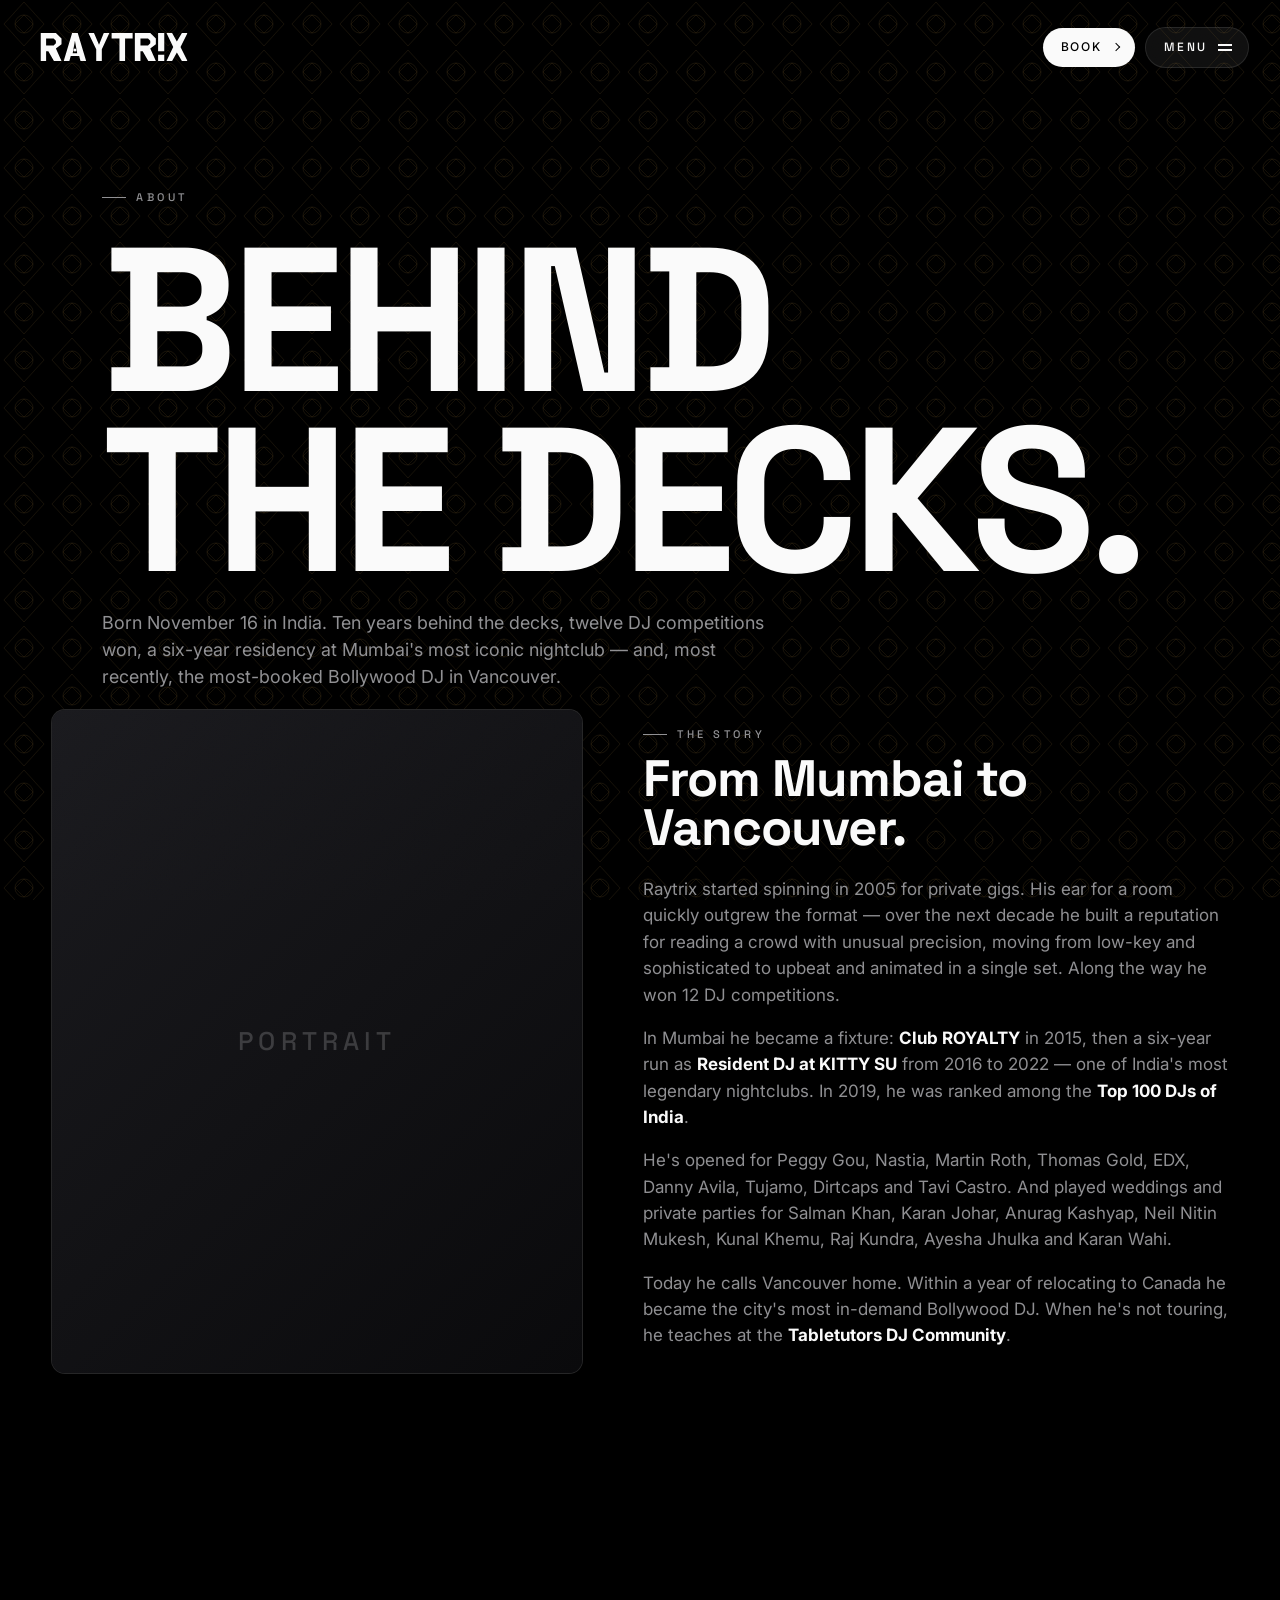
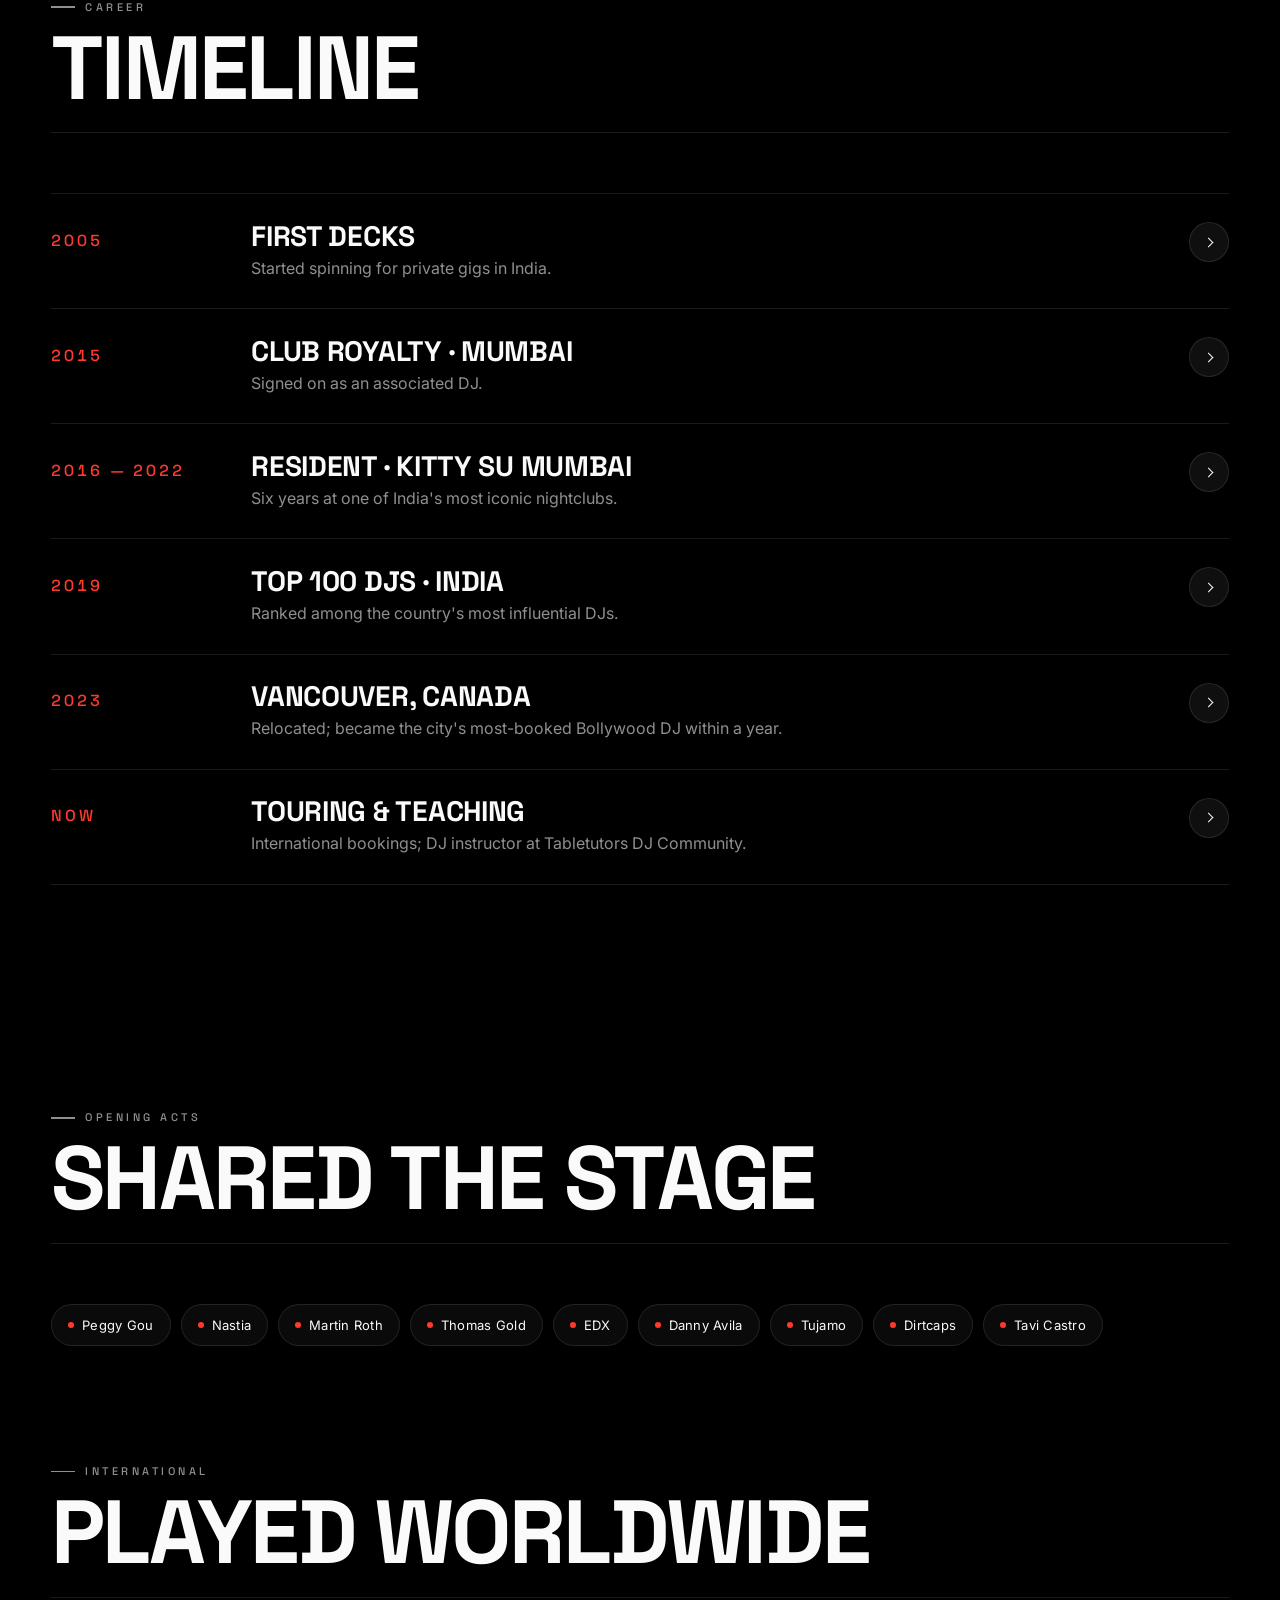
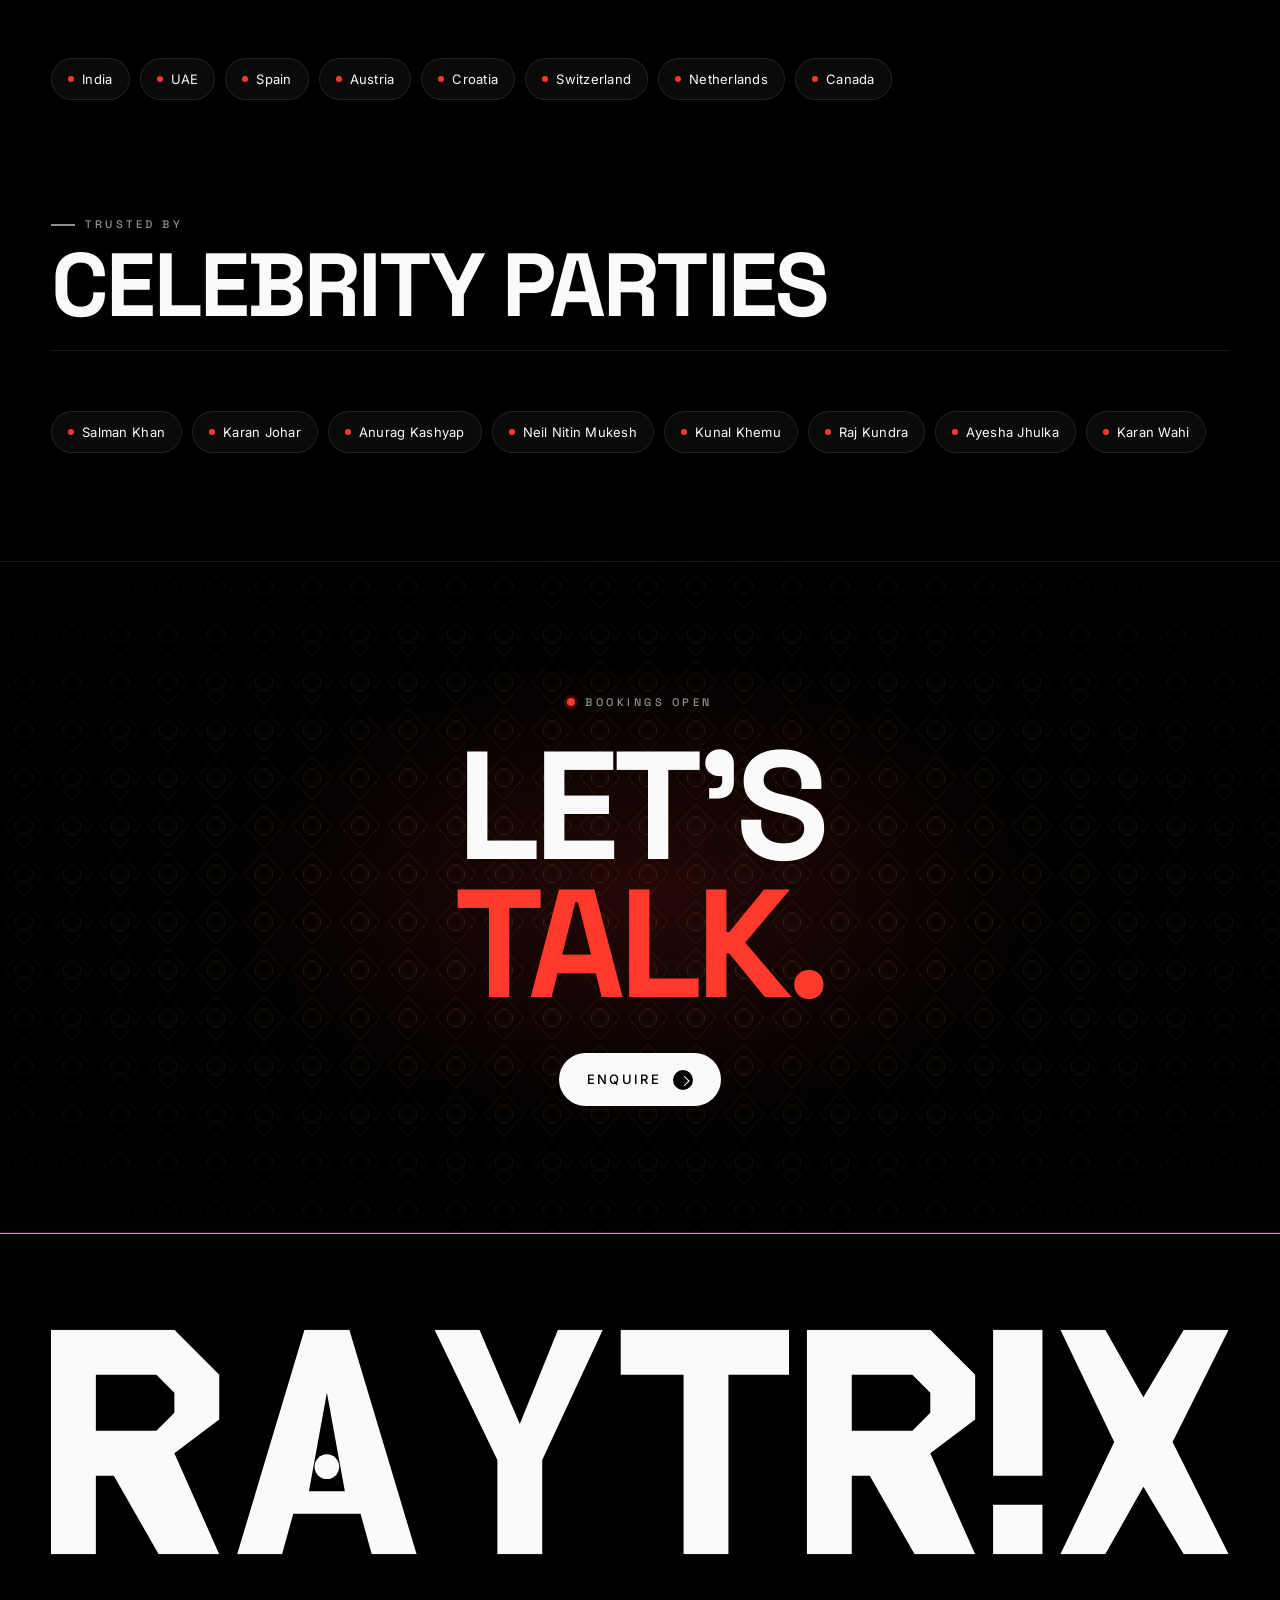
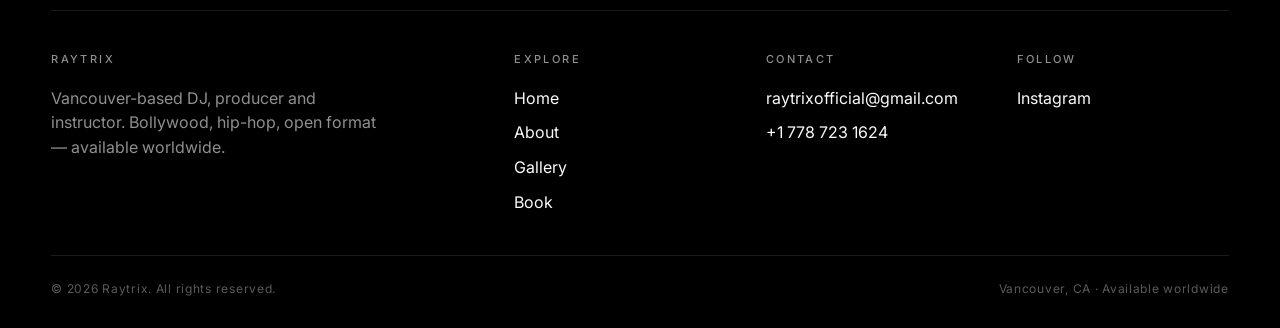
==== commit b932da21: "Simplify home page, fix mandala alignment, add vinyl music grid, jali everywhere Per client feedback" ====
--- a/about.html
+++ b/about.html
@@ -4,7 +4,7 @@
   <meta charset="utf-8" />
   <meta name="viewport" content="width=device-width, initial-scale=1" />
   <title>About — RAYTR!X</title>
-  <meta name="description" content="Sagar Gamre, known as Raytrix — a decade behind the decks, from a six-year residency at Mumbai's KITTY SU to Vancouver's most-booked Bollywood DJ." />
+  <meta name="description" content="Raytrix — a decade behind the decks, from a six-year residency at Mumbai's KITTY SU to Vancouver's most-booked Bollywood DJ." />
 
   <link rel="preconnect" href="https://fonts.googleapis.com" />
   <link rel="preconnect" href="https://fonts.gstatic.com" crossorigin />
@@ -87,7 +87,7 @@
   <section class="page-hero">
     <div class="container reveal-lines">
       <span class="eyebrow">About</span>
-      <h1 class="display h-xxl mt-2">Sagar<br>Gamre.</h1>
+      <h1 class="display h-xxl mt-2">Behind<br>The Decks.</h1>
       <p class="body-lg mt-3">Born November 16 in India. Ten years behind the decks, twelve DJ competitions won, a six-year residency at Mumbai's most iconic nightclub — and, most recently, the most-booked Bollywood DJ in Vancouver.</p>
     </div>
   </section>
@@ -172,7 +172,7 @@
     <div class="footer__super" aria-hidden="true"><svg class="logo-mark logo-mark--footer" viewBox="0 0 525 100"><use href="#raytrix-mark"/></svg></div>
     <div class="footer__grid">
       <div class="footer__intro">
-        <h5>Raytrix (Sagar Gamre)</h5>
+        <h5>Raytrix</h5>
         <p>Vancouver-based DJ, producer and instructor. Bollywood, hip-hop, open format — available worldwide.</p>
       </div>
       <div>
--- a/assets/css/style.css
+++ b/assets/css/style.css
@@ -37,7 +37,12 @@
 body {
   margin: 0;
   max-width: 100%;
-  background: var(--bg);
+  background-color: var(--bg);
+  /* Jali lattice — carried through the whole site as a faint texture
+     instead of flat black, so the Indian motif isn't confined to a
+     couple of accent sections. */
+  background-image: url("data:image/svg+xml;utf8,<svg xmlns='http://www.w3.org/2000/svg' width='48' height='48' viewBox='0 0 48 48'><g fill='none' stroke='rgba(217,164,65,0.09)' stroke-width='1'><path d='M24 2 L44 24 L24 46 L4 24 Z'/><circle cx='24' cy='24' r='9'/><path d='M24 15 L33 24 L24 33 L15 24 Z'/></g></svg>");
+  background-attachment: fixed;
   color: var(--fg);
   font-family: var(--font-body);
   font-size: 16px;
@@ -182,7 +187,8 @@
 /* ---------- Full-screen menu (Skrillex style: photo + roman numeral list) ---------- */
 .menu-overlay {
   position: fixed; inset: 0; z-index: 45;
-  background: var(--bg);
+  background-color: var(--bg);
+  background-image: url("data:image/svg+xml;utf8,<svg xmlns='http://www.w3.org/2000/svg' width='48' height='48' viewBox='0 0 48 48'><g fill='none' stroke='rgba(217,164,65,0.09)' stroke-width='1'><path d='M24 2 L44 24 L24 46 L4 24 Z'/><circle cx='24' cy='24' r='9'/><path d='M24 15 L33 24 L24 33 L15 24 Z'/></g></svg>");
   display: grid;
   grid-template-columns: minmax(0, 1fr) minmax(0, 1.2fr);
   padding: 100px var(--pad) 80px;
@@ -321,17 +327,9 @@
   pointer-events: none;
 }
 
-.hero__mark {
-  position: absolute; top: 44%; left: 50%; transform: translate(-50%,-50%);
-  z-index: 3;
-  color: #fff;
-  pointer-events: none;
-  filter: drop-shadow(0 20px 50px rgba(0,0,0,0.55));
-  animation: mark-in 1.4s var(--ease) both;
-}
-@keyframes mark-in {
-  from { opacity: 0; transform: translate(-50%,-45%) scale(0.96); }
-  to   { opacity: 1; transform: translate(-50%,-50%) scale(1); }
+.sr-only {
+  position: absolute; width: 1px; height: 1px; padding: 0; margin: -1px;
+  overflow: hidden; clip: rect(0,0,0,0); white-space: nowrap; border: 0;
 }
 
 .hero__sound {
@@ -370,21 +368,20 @@
 
 .hero__ticker {
   position: absolute; left: 0; right: 0; bottom: 0; z-index: 5;
-  padding: 14px var(--pad);
+  padding: 24px var(--pad);
   border-top: 1px solid rgba(255,255,255,0.14);
-  background: rgba(0,0,0,0.5);
+  background: rgba(0,0,0,0.55);
   backdrop-filter: blur(10px);
   -webkit-backdrop-filter: blur(10px);
   display: flex; justify-content: space-between; align-items: center;
-  font-size: 11px; letter-spacing: 0.28em; text-transform: uppercase;
-  color: rgba(255,255,255,0.65);
-}
-.hero__ticker .live { color: #fff; display: inline-flex; align-items: center; gap: 10px; }
-.hero__ticker .live::before { content: ""; width: 8px; height: 8px; border-radius: 50%; background: var(--accent); box-shadow: 0 0 0 3px rgba(255,58,45,0.25); animation: pulse 2s infinite; }
-.hero__ticker .cols { display: flex; gap: 40px; }
+  font-size: 14px; letter-spacing: 0.22em; text-transform: uppercase;
+  color: rgba(255,255,255,0.7);
+}
+.hero__ticker .live { color: #fff; display: inline-flex; align-items: center; gap: 12px; font-weight: 500; }
+.hero__ticker .live::before { content: ""; width: 10px; height: 10px; border-radius: 50%; background: var(--accent); box-shadow: 0 0 0 4px rgba(255,58,45,0.25); animation: pulse 2s infinite; }
+.hero__ticker .cols { display: flex; gap: 48px; }
 
 @media (max-width: 900px) {
-  .hero__mark { transform: translate(-50%,-50%) scale(0.82); }
   .hero__sound { width: 44px; height: 76px; bottom: 90px; left: 16px; }
   .hero__ticker .cols { display: none; }
 }
@@ -405,6 +402,30 @@
   overflow-wrap: break-word;
 }
 .hero-intro__title .accent { color: var(--accent); }
+.hero-intro__stat { isolation: isolate; }
+.hero-intro__num {
+  position: relative;
+  display: inline-block;
+}
+.hero-intro__num::before {
+  /* A lotus/mandala rosette — the same rotational-symmetry motif used in
+     rangoli and temple carving — sits centered behind the "10+" numeral
+     itself (not the wider heading block) as a quiet mark of the client's
+     roots. */
+  content: "";
+  position: absolute; z-index: -1;
+  top: 50%; left: 50%; transform: translate(-50%, -50%);
+  width: 340px; height: 340px;
+  max-width: 90vw; max-height: 90vw;
+  background-image: url("data:image/svg+xml;utf8,<svg xmlns='http://www.w3.org/2000/svg' viewBox='0 0 200 200'><g fill='none' stroke='rgba(217,164,65,0.4)' stroke-width='1'><circle cx='100' cy='100' r='92'/><circle cx='100' cy='100' r='70'/><path d='M100 34 Q114 55 100 76 Q86 55 100 34 Z'/><path d='M100 34 Q114 55 100 76 Q86 55 100 34 Z' transform='rotate(30 100 100)'/><path d='M100 34 Q114 55 100 76 Q86 55 100 34 Z' transform='rotate(60 100 100)'/><path d='M100 34 Q114 55 100 76 Q86 55 100 34 Z' transform='rotate(90 100 100)'/><path d='M100 34 Q114 55 100 76 Q86 55 100 34 Z' transform='rotate(120 100 100)'/><path d='M100 34 Q114 55 100 76 Q86 55 100 34 Z' transform='rotate(150 100 100)'/><path d='M100 34 Q114 55 100 76 Q86 55 100 34 Z' transform='rotate(180 100 100)'/><path d='M100 34 Q114 55 100 76 Q86 55 100 34 Z' transform='rotate(210 100 100)'/><path d='M100 34 Q114 55 100 76 Q86 55 100 34 Z' transform='rotate(240 100 100)'/><path d='M100 34 Q114 55 100 76 Q86 55 100 34 Z' transform='rotate(270 100 100)'/><path d='M100 34 Q114 55 100 76 Q86 55 100 34 Z' transform='rotate(300 100 100)'/><path d='M100 34 Q114 55 100 76 Q86 55 100 34 Z' transform='rotate(330 100 100)'/></g><circle cx='100' cy='100' r='5' fill='rgba(217,164,65,0.5)'/></svg>");
+  background-repeat: no-repeat;
+  background-size: contain;
+  animation: mandala-spin 90s linear infinite;
+  pointer-events: none;
+}
+@keyframes mandala-spin { to { transform: translate(-50%, -50%) rotate(360deg); } }
+@media (prefers-reduced-motion: reduce) { .hero-intro__num::before { animation: none; } }
+@media (max-width: 800px) { .hero-intro__num::before { width: 260px; height: 260px; opacity: 0.7; } }
 .hero-intro__title-sub {
   display: block; font-family: var(--font-body); font-weight: 500;
   font-size: clamp(16px, 2vw, 22px); line-height: 1.3; letter-spacing: 0;
@@ -516,52 +537,58 @@
   .featured__card { min-height: auto; padding: 30px; }
 }
 
-/* ---------- MUSIC cards (Jauz-style, with a vinyl-reveal hover) ---------- */
+/* ---------- MUSIC cards — full vinyl records ---------- */
 .music-row {
-  display: grid; grid-template-columns: repeat(3, minmax(0, 1fr)); gap: 24px;
-}
-.music-card { position: relative; }
+  display: grid; grid-template-columns: repeat(4, minmax(0, 1fr)); gap: 24px;
+}
+.music-card { position: relative; text-align: center; }
 .music-card__num {
   display: block; margin-bottom: 12px;
   font-family: var(--font-display); font-weight: 700; font-size: 12px;
   letter-spacing: 0.22em; color: var(--dim);
   font-variant-numeric: tabular-nums;
+  text-align: left;
 }
 .music-card__art {
+  display: block;
   position: relative;
   aspect-ratio: 1/1;
-  overflow: visible;
-}
-.music-card__vinyl {
-  position: absolute; inset: 0;
+}
+.music-card__disc {
+  position: absolute; inset: 4%;
   border-radius: 50%;
-  background:
-    radial-gradient(circle at 50% 50%, var(--gold) 0 4%, #0a0a0c 4.2% 5.2%, transparent 5.4%),
-    repeating-radial-gradient(circle at 50% 50%, #1b1b1e 0 2px, #101012 2px 4px);
-  box-shadow: 0 16px 34px rgba(0,0,0,0.55);
-  transform: translate(8%, 6%) scale(0.9);
-  opacity: 0;
-  transition: transform 0.55s var(--ease), opacity 0.55s var(--ease);
-}
-.music-card:hover .music-card__vinyl { opacity: 1; transform: translate(14%, 10%) scale(1); }
-.music-card__cover {
-  position: relative;
-  width: 100%; height: 100%;
-  background: var(--elev);
-  border: 1px solid var(--line);
-  border-radius: 12px;
-  overflow: hidden;
-  transition: transform 0.5s var(--ease);
-}
-.music-card:hover .music-card__cover { transform: translate(-6%, -4%); }
-.music-card__cover img,
-.music-card__cover video { width: 100%; height: 100%; object-fit: cover; }
-.music-card__cover .tile { width: 100%; height: 100%; }
+  background: repeating-radial-gradient(circle at 50% 50%, #1c1c1f 0 3px, #101012 3px 6px);
+  box-shadow: 0 18px 40px rgba(0,0,0,0.55), inset 0 0 0 1px rgba(255,255,255,0.05);
+  transition: transform 0.6s var(--ease);
+}
+.music-card:hover .music-card__disc { transform: rotate(35deg); }
+.music-card__label {
+  position: absolute; top: 50%; left: 50%; transform: translate(-50%, -50%);
+  width: 48%; height: 48%;
+  border-radius: 50%;
+  border: 2px solid var(--gold);
+  display: flex; align-items: center; justify-content: center;
+  padding: 12%;
+}
+.music-card__label::after {
+  content: "";
+  position: absolute; top: 50%; left: 50%; transform: translate(-50%, -50%);
+  width: 7px; height: 7px; border-radius: 50%; background: #000;
+}
+.music-card__label span {
+  font-family: var(--font-display); font-weight: 700;
+  font-size: clamp(9px, 1vw, 13px); line-height: 1.25;
+  text-transform: uppercase; letter-spacing: -0.01em; color: #fff;
+}
+.music-card__label--r { background: linear-gradient(135deg, #4a1a15 0%, #12060a 100%); }
+.music-card__label--b { background: linear-gradient(135deg, #14203f 0%, #060911 100%); }
+.music-card__label--v { background: linear-gradient(135deg, #2b1030 0%, #0a0510 100%); }
+.music-card__label--n { background: linear-gradient(135deg, #1a1a1e 0%, #0a0a0c 100%); }
 .music-card__play {
   position: absolute; top: 50%; left: 50%; transform: translate(-50%, -50%) scale(0.8);
   width: 56px; height: 56px;
   border-radius: 50%;
-  background: rgba(var(--bg-rgb), 0.6);
+  background: rgba(var(--bg-rgb), 0.65);
   border: 1px solid var(--gold);
   display: flex; align-items: center; justify-content: center;
   opacity: 0;
@@ -576,11 +603,11 @@
 }
 .music-card:hover .music-card__play { opacity: 1; transform: translate(-50%, -50%) scale(1); }
 .music-card__title {
-  margin-top: 24px;
+  margin-top: 22px;
   font-family: var(--font-display); font-weight: 700;
-  font-size: clamp(20px, 2vw, 28px); text-transform: uppercase; letter-spacing: -0.01em; line-height: 1.05;
-}
-.music-card__meta { margin-top: 6px; color: var(--muted); font-size: 13px; letter-spacing: 0.14em; text-transform: uppercase; }
+  font-size: clamp(16px, 1.5vw, 22px); text-transform: uppercase; letter-spacing: -0.01em; line-height: 1.05;
+}
+.music-card__meta { margin-top: 6px; color: var(--muted); font-size: 12px; letter-spacing: 0.12em; text-transform: uppercase; }
 @media (max-width: 900px) { .music-row { grid-template-columns: minmax(0, 1fr) minmax(0, 1fr); } }
 @media (max-width: 600px) { .music-row { grid-template-columns: minmax(0, 1fr); } }
 
@@ -650,24 +677,47 @@
   box-shadow: 0 20px 60px -20px rgba(0,0,0,0.6);
 }
 .play-btn::before { content: ""; width: 0; height: 0; border-left: 18px solid currentColor; border-top: 11px solid transparent; border-bottom: 11px solid transparent; margin-left: 6px; }
-.reel:hover .play-btn, .video-card:hover .play-btn, .gallery figure:hover .play-btn {
+.reel:hover .play-btn, .gallery figure:hover .play-btn {
   transform: translate(-50%,-50%) scale(1.08); background: var(--accent); color: #fff;
 }
 .play-btn--sm { width: 54px; height: 54px; }
 .play-btn--sm::before { border-left-width: 12px; border-top-width: 8px; border-bottom-width: 8px; margin-left: 4px; }
 
-.video-grid { display: grid; grid-template-columns: repeat(3, minmax(0, 1fr)); gap: 18px; }
-.video-card {
-  position: relative; aspect-ratio: 4/5;
-  border-radius: 12px; overflow: hidden; background: var(--elev);
-  border: 1px solid var(--line); cursor: pointer;
-}
-.video-card .tile, .video-card img, .video-card video { position: absolute; inset: 0; width: 100%; height: 100%; object-fit: cover; transition: transform 0.7s var(--ease), filter 0.5s var(--ease); }
-.video-card:hover .tile, .video-card:hover img, .video-card:hover video { transform: scale(1.06); filter: brightness(0.8); }
-.video-card__body { position: absolute; left: 0; right: 0; bottom: 0; padding: 22px; z-index: 2; color: #fff; pointer-events: none; background: linear-gradient(180deg, transparent, rgba(0,0,0,0.8)); }
-.video-card__body h3 { font-family: var(--font-display); font-weight: 700; font-size: clamp(18px, 1.8vw, 24px); text-transform: uppercase; letter-spacing: -0.01em; }
-.video-card__body .meta { font-size: 11px; letter-spacing: 0.22em; text-transform: uppercase; opacity: 0.7; }
-@media (max-width: 800px) { .video-grid { grid-template-columns: minmax(0, 1fr); } }
+/* ---------- Slider (Reel + performance videos, one deck) ---------- */
+.slider { position: relative; }
+.slider__track { display: grid; }
+.slider__track > .slider__slide {
+  grid-area: 1 / 1;
+  opacity: 0;
+  pointer-events: none;
+  transition: opacity 0.5s var(--ease);
+}
+.slider__track > .slider__slide.is-active { opacity: 1; pointer-events: auto; }
+.slider__arrow {
+  position: absolute; top: 50%; transform: translateY(-50%); z-index: 4;
+  width: 48px; height: 48px; border-radius: 50%;
+  background: rgba(var(--bg-rgb), 0.55); border: 1px solid var(--line); color: #fff;
+  display: grid; place-items: center;
+  backdrop-filter: blur(8px); -webkit-backdrop-filter: blur(8px);
+  transition: background 0.25s var(--ease), border-color 0.25s var(--ease), transform 0.25s var(--ease);
+}
+.slider__arrow:hover { background: var(--accent); border-color: var(--accent); }
+.slider__arrow--prev { left: 20px; }
+.slider__arrow--next { right: 20px; }
+.slider__arrow svg { width: 18px; height: 18px; }
+.slider__counter {
+  position: absolute; right: 24px; bottom: 24px; z-index: 4;
+  font-family: var(--font-display); font-weight: 500; font-size: 12px;
+  letter-spacing: 0.14em; color: rgba(255,255,255,0.75);
+  font-variant-numeric: tabular-nums;
+  pointer-events: none;
+}
+@media (max-width: 480px) {
+  .slider__arrow { width: 40px; height: 40px; }
+  .slider__arrow--prev { left: 10px; }
+  .slider__arrow--next { right: 10px; }
+  .slider__counter { right: 14px; bottom: 14px; }
+}
 
 /* ---------- Split (about + media) ---------- */
 .split { display: grid; grid-template-columns: minmax(0, 1fr) minmax(0, 1.1fr); gap: 60px; align-items: center; }
@@ -685,10 +735,16 @@
 @media (max-width: 800px) { .stats { grid-template-columns: minmax(0, 1fr) minmax(0, 1fr); gap: 30px; } }
 
 /* ---------- Marquee (subtle divider) ---------- */
-.marquee { overflow: hidden; padding: 22px 0; border-block: 1px solid var(--line); background: var(--elev); }
+.marquee { position: relative; overflow: hidden; padding: 22px 0; border-block: 1px solid var(--line); background: var(--elev); isolation: isolate; }
+.marquee::before {
+  content: "";
+  position: absolute; inset: 0; z-index: -1; opacity: 0.35;
+  background-image: url("data:image/svg+xml;utf8,<svg xmlns='http://www.w3.org/2000/svg' width='48' height='48' viewBox='0 0 48 48'><g fill='none' stroke='rgba(217,164,65,0.35)' stroke-width='1'><path d='M24 2 L44 24 L24 46 L4 24 Z'/><circle cx='24' cy='24' r='9'/><path d='M24 15 L33 24 L24 33 L15 24 Z'/></g></svg>");
+  background-size: 48px 48px;
+}
 .marquee__track { display: flex; gap: 44px; width: max-content; animation: mscroll 44s linear infinite; font-family: var(--font-display); font-weight: 700; font-size: clamp(28px, 4.5vw, 60px); text-transform: uppercase; letter-spacing: -0.01em; align-items: center; }
 .marquee__track > * { display: inline-flex; align-items: center; gap: 44px; }
-.marquee__track .dot { width: 10px; height: 10px; border-radius: 50%; background: var(--accent); flex-shrink: 0; }
+.marquee__track .dot { width: 9px; height: 9px; background: var(--gold); transform: rotate(45deg); flex-shrink: 0; }
 .marquee--reverse .marquee__track { animation-direction: reverse; }
 @keyframes mscroll { to { transform: translateX(-50%); } }
 
@@ -781,19 +837,30 @@
 
 /* ---------- Big CTA block ---------- */
 .cta-block {
+  position: relative;
   padding: clamp(80px, 14vh, 180px) 0;
   text-align: center;
   border-top: 1px solid var(--line);
   border-bottom: 1px solid var(--line);
+  overflow: hidden;
+  isolation: isolate;
   background:
     radial-gradient(700px 400px at 50% 50%, rgba(255,58,45,0.14), transparent 60%),
     var(--bg);
 }
+.cta-block::before {
+  content: "";
+  position: absolute; inset: 0; z-index: -1; opacity: 0.4;
+  background-image: url("data:image/svg+xml;utf8,<svg xmlns='http://www.w3.org/2000/svg' width='48' height='48' viewBox='0 0 48 48'><g fill='none' stroke='rgba(217,164,65,0.3)' stroke-width='1'><path d='M24 2 L44 24 L24 46 L4 24 Z'/><circle cx='24' cy='24' r='9'/><path d='M24 15 L33 24 L24 33 L15 24 Z'/></g></svg>");
+  background-size: 48px 48px;
+  mask-image: radial-gradient(ellipse 80% 70% at 50% 50%, #000 30%, transparent 100%);
+  -webkit-mask-image: radial-gradient(ellipse 80% 70% at 50% 50%, #000 30%, transparent 100%);
+}
 .cta-block h2 { text-transform: uppercase; font-size: clamp(56px, 12vw, 200px); line-height: 0.9; letter-spacing: -0.04em; }
 .cta-block h2 .accent { color: var(--accent); }
 
 /* ---------- Footer ---------- */
-.footer { padding: 80px var(--pad) 30px; }
+.footer { position: relative; padding: 80px var(--pad) 30px; border-top: 1px solid var(--gold); }
 .footer__super { color: var(--fg); margin: 0 0 40px; }
 .footer__grid { display: grid; grid-template-columns: minmax(0, 2fr) minmax(0, 1fr) minmax(0, 1fr) minmax(0, 1fr); gap: 40px; padding-top: 40px; border-top: 1px solid var(--line); }
 .footer h5 { font-size: 11px; letter-spacing: 0.22em; text-transform: uppercase; color: var(--muted); margin: 0 0 18px; font-weight: 500; font-family: var(--font-body); }
